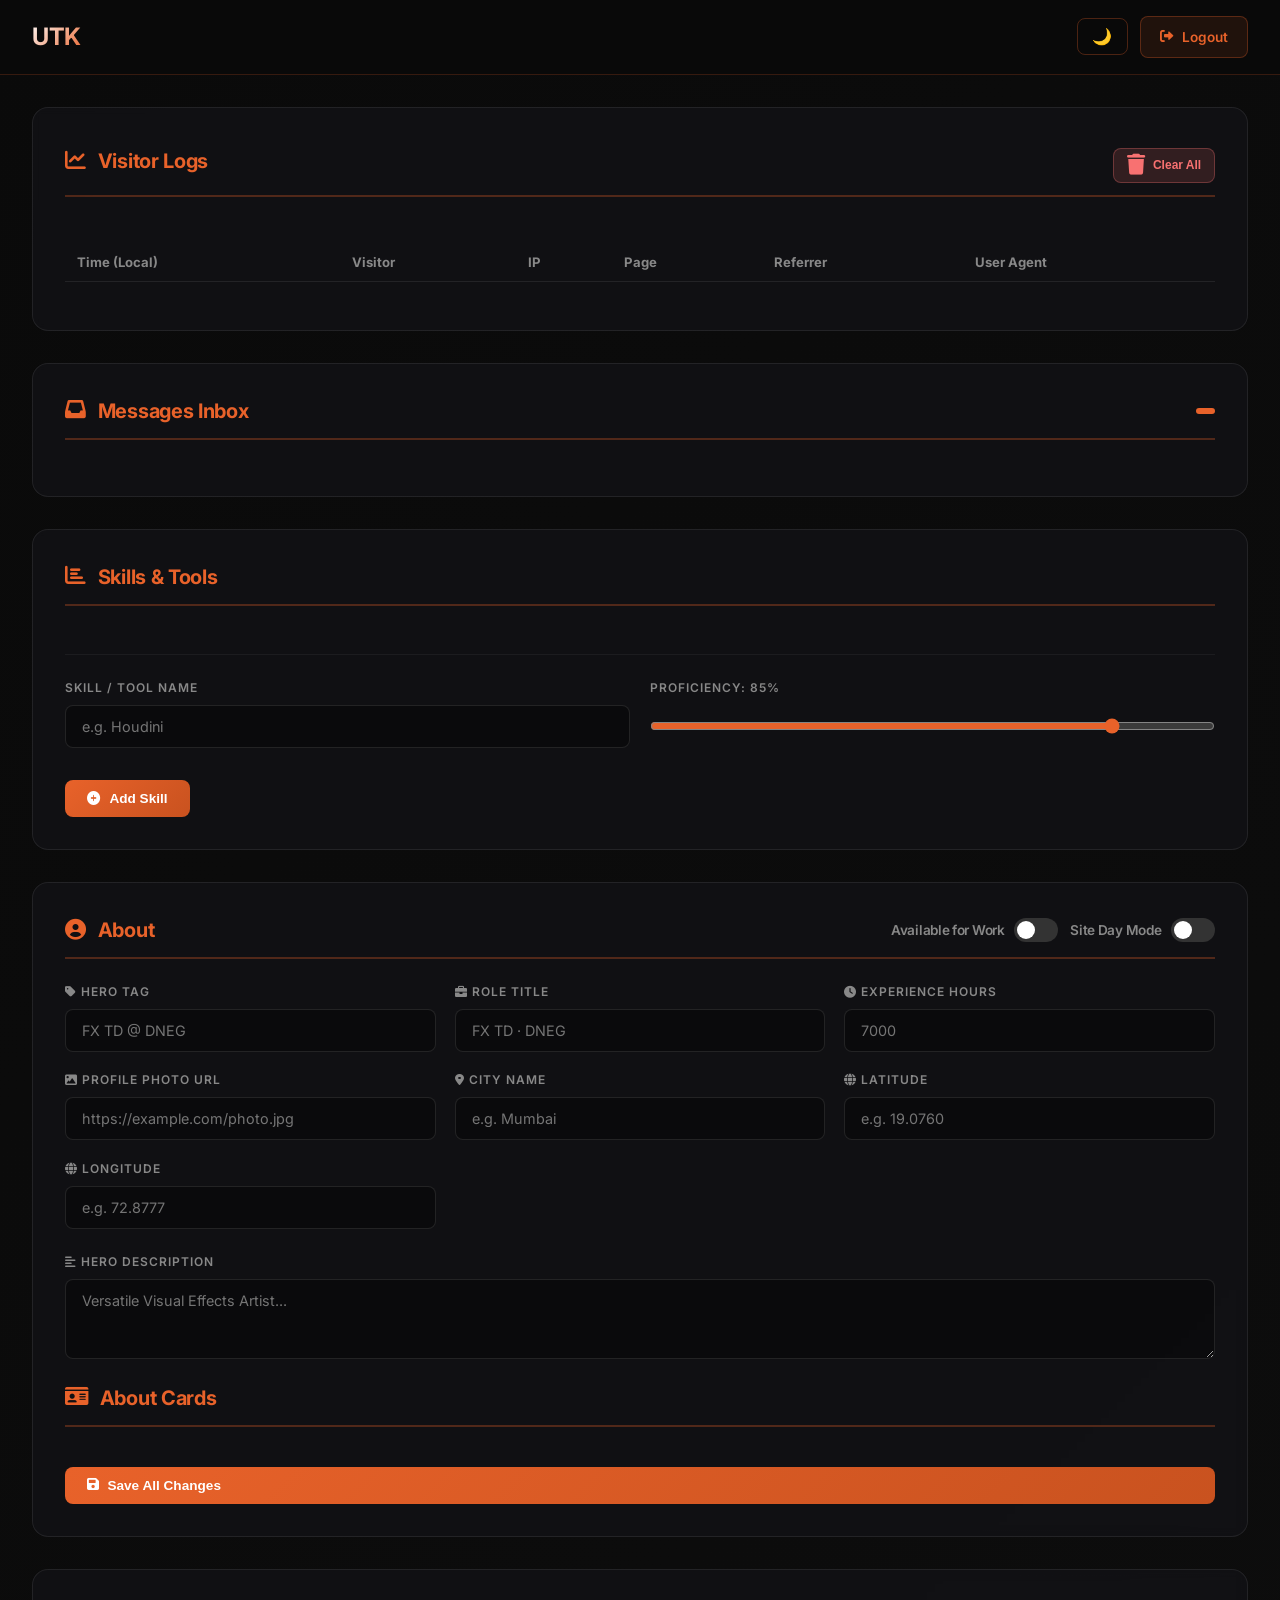
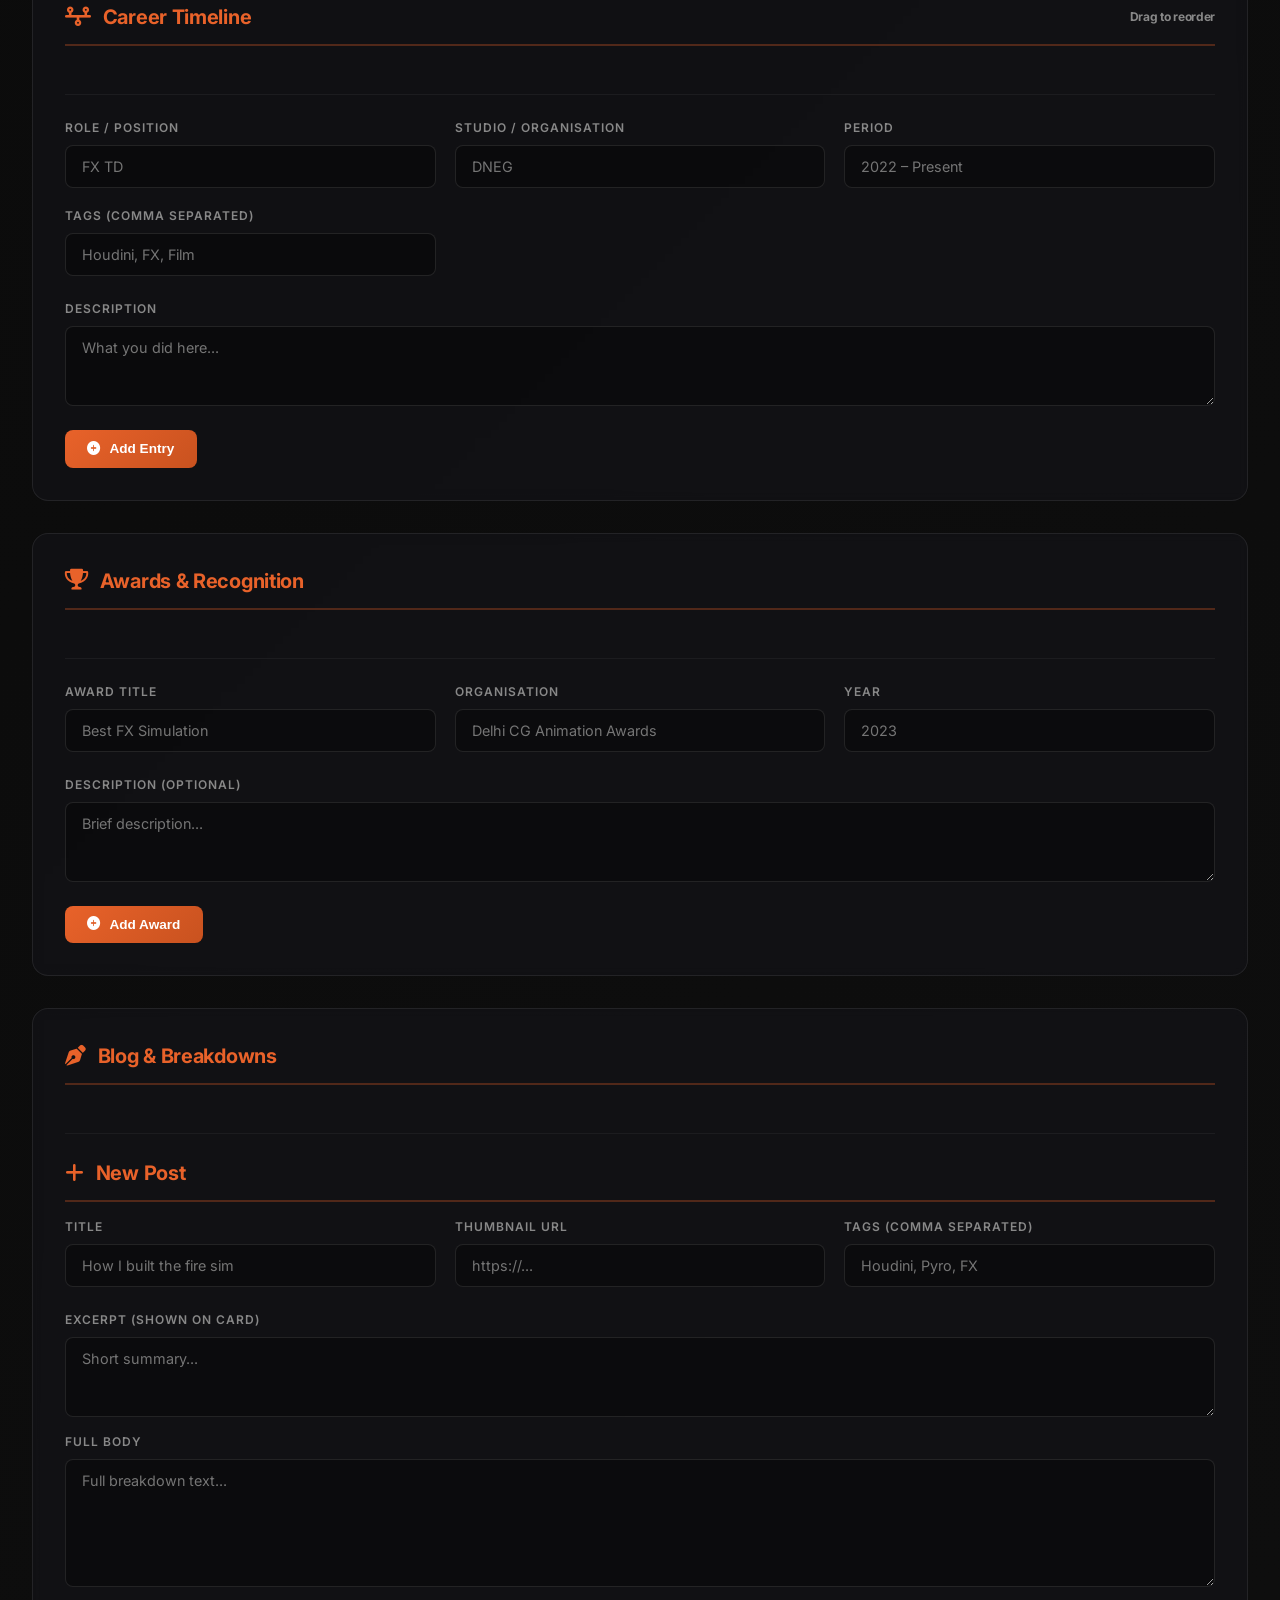
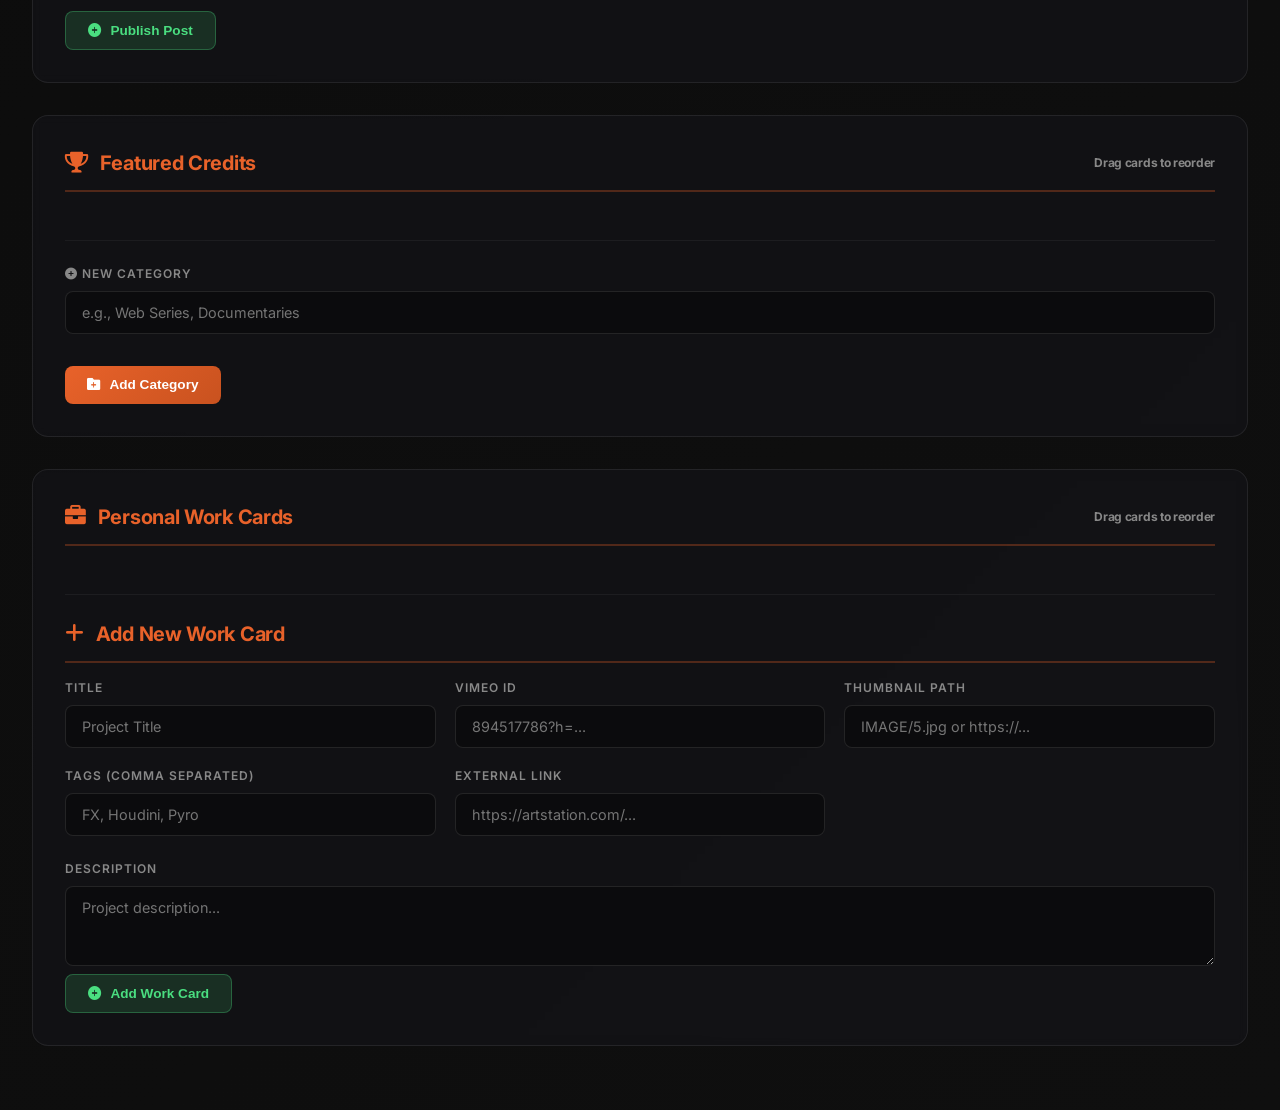
==== UTKARSH PANWAR/application/templates/admin.html @ ca8cb3fb "update" ====
<!DOCTYPE html>
<html lang="en">
<head>
  <meta charset="UTF-8" />
  <meta name="viewport" content="width=device-width, initial-scale=1.0, viewport-fit=cover" />
  <title>UTK</title>
  <link href="https://fonts.googleapis.com/css2?family=Inter:wght@300;400;500;600;700;800&display=swap" rel="stylesheet" />
  <link rel="stylesheet" href="https://cdnjs.cloudflare.com/ajax/libs/font-awesome/6.0.0-beta3/css/all.min.css" />
  <link rel="icon" href="{{ url_for('static', filename='IMAGE/logo.jpg') }}" />
  <style>
    * {
      margin: 0;
      padding: 0;
      box-sizing: border-box;
    }

    /* ── THEME VARIABLES ── */
    :root {
      --bg:         linear-gradient(135deg, #0a0a0a 0%, #0f0f0f 100%);
      --text:       #e0e0e0;
      --header-bg:  rgba(10, 10, 10, 0.95);
      --section-bg: rgba(20, 20, 25, 0.6);
      --card-bg:    rgba(15, 15, 20, 0.8);
      --input-bg:   rgba(10, 10, 12, 0.8);
      --input-border: rgba(255, 255, 255, 0.1);
      --input-color: #fff;
      --label-color: #888;
      --video-input-bg: rgba(5, 5, 8, 0.8);
      --card-border: rgba(255, 255, 255, 0.08);
      --add-border:  rgba(255, 255, 255, 0.05);
      --scrollbar-track: #1a1a1a;
    }

    body.day {
      --bg:         linear-gradient(135deg, #f0f0f0 0%, #e8e8e8 100%);
      --text:       #1a1a1a;
      --header-bg:  rgba(255, 255, 255, 0.95);
      --section-bg: rgba(255, 255, 255, 0.85);
      --card-bg:    rgba(245, 245, 248, 0.95);
      --input-bg:   rgba(255, 255, 255, 0.9);
      --input-border: rgba(0, 0, 0, 0.15);
      --input-color: #1a1a1a;
      --label-color: #555;
      --video-input-bg: rgba(240, 240, 245, 0.9);
      --card-border: rgba(0, 0, 0, 0.1);
      --add-border:  rgba(0, 0, 0, 0.08);
      --scrollbar-track: #ddd;
    }

    body {
      background: var(--bg);
      color: var(--text);
      font-family: 'Inter', sans-serif;
      line-height: 1.5;
      transition: background 0.3s, color 0.3s;
    }

    /* Header */
    .admin-header {
      background: var(--header-bg);
      backdrop-filter: blur(10px);
      border-bottom: 1px solid rgba(232, 98, 42, 0.2);
      padding: 1rem 2rem;
      position: sticky;
      top: 0;
      z-index: 100;
      display: flex;
      align-items: center;
      justify-content: space-between;
      flex-wrap: wrap;
      gap: 1rem;
      transition: background 0.3s;
    }

    .logo h1 {
      font-size: 1.5rem;
      font-weight: 700;
      letter-spacing: -0.5px;
      background: linear-gradient(135deg, #fff 0%, #e8622a 100%);
      -webkit-background-clip: text;
      background-clip: text;
      color: transparent;
    }

    body.day .logo h1 {
      background: linear-gradient(135deg, #333 0%, #e8622a 100%);
      -webkit-background-clip: text;
      background-clip: text;
    }

    .logo span {
      font-size: 0.85rem;
      color: #e8622a;
      display: block;
      font-weight: 400;
      letter-spacing: 1px;
    }

    .logout-btn {
      background: rgba(232, 98, 42, 0.1);
      border: 1px solid rgba(232, 98, 42, 0.3);
      color: #e8622a;
      padding: 0.6rem 1.2rem;
      border-radius: 8px;
      text-decoration: none;
      font-size: 0.85rem;
      font-weight: 600;
      transition: all 0.3s ease;
      display: inline-flex;
      align-items: center;
      gap: 0.5rem;
    }

    .logout-btn:hover {
      background: #e8622a;
      color: #fff;
      transform: translateY(-2px);
    }

    /* Theme toggle */
    .theme-toggle {
      background: none;
      border: 1px solid rgba(232, 98, 42, 0.3);
      border-radius: 8px;
      padding: 0.6rem 0.9rem;
      cursor: pointer;
      font-size: 1rem;
      transition: all 0.3s ease;
      line-height: 1;
    }

    .theme-toggle:hover {
      background: rgba(232, 98, 42, 0.1);
      transform: translateY(-2px);
    }

    /* Main Container */
    .container {
      max-width: 1400px;
      margin: 0 auto;
      padding: 2rem;
    }

    /* Section Styles */
    .section {
      background: var(--section-bg);
      backdrop-filter: blur(5px);
      border: 1px solid var(--card-border);
      border-radius: 16px;
      padding: 2rem;
      margin-bottom: 2rem;
      transition: all 0.3s ease;
    }

    .section:hover {
      border-color: rgba(232, 98, 42, 0.3);
      box-shadow: 0 8px 32px rgba(0, 0, 0, 0.3);
    }

    .section-title {
      font-size: 1.25rem;
      font-weight: 700;
      letter-spacing: -0.3px;
      color: #e8622a;
      margin-bottom: 1.5rem;
      display: flex;
      align-items: center;
      gap: 0.75rem;
      border-bottom: 2px solid rgba(232, 98, 42, 0.3);
      padding-bottom: 0.75rem;
    }

    .section-title i {
      font-size: 1.3rem;
    }

    /* Form Grid */
    .form-grid {
      display: grid;
      grid-template-columns: repeat(auto-fit, minmax(280px, 1fr));
      gap: 1.2rem;
      margin-bottom: 1.5rem;
    }

    .field {
      display: flex;
      flex-direction: column;
      gap: 0.5rem;
    }

    .field label {
      font-size: 0.75rem;
      font-weight: 600;
      text-transform: uppercase;
      letter-spacing: 1px;
      color: var(--label-color);
    }

    .field input,
    .field textarea,
    .field select {
      background: var(--input-bg);
      border: 1px solid var(--input-border);
      border-radius: 8px;
      padding: 0.75rem 1rem;
      color: var(--input-color);
      font-size: 0.9rem;
      font-family: 'Inter', monospace;
      transition: all 0.3s ease;
    }

    .field input:focus,
    .field textarea:focus,
    .field select:focus {
      outline: none;
      border-color: #e8622a;
      box-shadow: 0 0 0 3px rgba(232, 98, 42, 0.1);
    }

    .field textarea {
      resize: vertical;
      min-height: 80px;
    }

    /* Buttons */
    .btn {
      margin-top: 0.5rem;
      padding: 0.7rem 1.4rem;
      border: none;
      border-radius: 8px;
      font-size: 0.85rem;
      font-weight: 600;
      cursor: pointer;
      transition: all 0.3s ease;
      display: inline-flex;
      align-items: center;
      gap: 0.5rem;
      white-space: nowrap;
    }

    .btn-primary {
      background: linear-gradient(135deg, #e8622a, #c9521f);
      color: #fff;
    }

    .btn-primary:hover {
      transform: translateY(-2px);
      box-shadow: 0 5px 15px rgba(232, 98, 42, 0.3);
    }

    .btn-success {
      background: rgba(74, 222, 128, 0.15);
      border: 1px solid rgba(74, 222, 128, 0.3);
      color: #4ade80;
    }

    .btn-success:hover {
      background: #4ade80;
      color: #000;
      transform: translateY(-2px);
    }

    .btn-danger {
      background: rgba(248, 113, 113, 0.15);
      border: 1px solid rgba(248, 113, 113, 0.3);
      color: #f87171;
    }

    .btn-danger:hover {
      background: #f87171;
      color: #000;
      transform: translateY(-2px);
    }

    .btn-warning {
      background: rgba(96, 165, 250, 0.15);
      border: 1px solid rgba(96, 165, 250, 0.3);
      color: #60a5fa;
    }

    .btn-warning:hover {
      background: #60a5fa;
      color: #000;
      transform: translateY(-2px);
    }

    /* Cards Grid */
    .cards-grid {
      display: grid;
      grid-template-columns: repeat(auto-fill, minmax(320px, 1fr));
      gap: 1rem;
      margin-top: 1rem;
      margin-bottom: 1rem;
    }

    .admin-card {
      background: var(--card-bg);
      border: 1px solid var(--card-border);
      border-radius: 12px;
      padding: 1.25rem;
      transition: all 0.3s ease;
    }

    .admin-card:hover {
      border-color: rgba(232, 98, 42, 0.4);
      transform: translateY(-3px);
    }

    .card-header {
      display: flex;
      align-items: center;
      justify-content: space-between;
      margin-bottom: 1rem;
      flex-wrap: wrap;
      gap: 0.5rem;
    }

    .card-title {
      font-weight: 700;
      font-size: 1rem;
      color: #e8622a;
    }

    /* Video Rows */
    .video-row {
      display: flex;
      gap: 0.5rem;
      align-items: center;
      margin-bottom: 0.75rem;
      flex-wrap: wrap;
    }

    .video-row input {
      flex: 1;
      min-width: 150px;
      background: var(--video-input-bg);
      border: 1px solid var(--input-border);
      border-radius: 6px;
      padding: 0.5rem 0.75rem;
      color: var(--input-color);
      font-size: 0.8rem;
    }

    /* Messages */
    .msg {
      margin-top: 1rem;
      padding: 0.75rem;
      border-radius: 8px;
      font-size: 0.85rem;
      display: none;
    }

    .msg.success {
      background: rgba(74, 222, 128, 0.1);
      border: 1px solid rgba(74, 222, 128, 0.3);
      color: #4ade80;
      display: block;
    }

    .msg.error {
      background: rgba(248, 113, 113, 0.1);
      border: 1px solid rgba(248, 113, 113, 0.3);
      color: #f87171;
      display: block;
    }

    /* Add Section */
    .add-section {
      margin-top: 1.5rem;
      padding-top: 1.5rem;
      border-top: 1px solid var(--add-border);
    }

    /* Responsive */
    @media (max-width: 768px) {
      .container {
        padding: 1rem;
      }

      .section {
        padding: 1.25rem;
      }

      .cards-grid {
        grid-template-columns: 1fr;
      }

      .form-grid {
        grid-template-columns: 1fr;
      }

      .admin-header {
        padding: 1rem;
      }

      .logo h1 {
        font-size: 1.2rem;
      }

      .btn {
        padding: 0.6rem 1rem;
        font-size: 0.8rem;
      }

      .video-row {
        flex-direction: column;
        align-items: stretch;
      }

      .video-row input {
        width: 100%;
      }

      .card-header {
        flex-direction: column;
        align-items: stretch;
      }
    }

    @media (max-width: 480px) {
      .section-title {
        font-size: 1rem;
      }

      .admin-header {
        flex-direction: column;
        text-align: center;
      }

      .btn {
        width: 100%;
        justify-content: center;
      }
    }

    /* Scrollbar */
    ::-webkit-scrollbar {
      width: 8px;
      height: 8px;
    }

    ::-webkit-scrollbar-track {
      background: var(--scrollbar-track);
    }

    ::-webkit-scrollbar-thumb {
      background: #e8622a;
      border-radius: 4px;
    }

    ::-webkit-scrollbar-thumb:hover {
      background: #c9521f;
    }
  </style>
</head>
<body>

<header class="admin-header">
  <div class="logo">
    <h1>UTK</h1>
  </div>
  <div style="display:flex;align-items:center;gap:0.75rem;">
    <button class="theme-toggle" id="theme-toggle" onclick="toggleTheme()" title="Toggle day/dark mode">🌙</button>
    <a href="/logout" class="logout-btn">
      <i class="fas fa-sign-out-alt"></i>
      Logout
    </a>
  </div>
</header>

<main class="container">
  <!-- VISITS LOG SECTION -->
  <section class="section">
    <div class="section-title">
      <i class="fas fa-chart-line"></i>
      <span>Visitor Logs</span>
      <button class="btn btn-danger" onclick="clearVisits()" style="margin-left:auto;font-size:0.75rem;padding:0.4rem 0.8rem;">
        <i class="fas fa-trash"></i> Clear All
      </button>
    </div>
    <div id="visit-stats" style="display:grid;grid-template-columns:repeat(auto-fit,minmax(130px,1fr));gap:1rem;margin-bottom:1.5rem;"></div>
    <div style="overflow-x:auto;">
      <table id="visits-table" style="width:100%;border-collapse:collapse;font-size:0.82rem;">
        <thead>
          <tr style="border-bottom:1px solid rgba(255,255,255,0.08);color:#888;text-align:left;">
            <th style="padding:0.5rem 0.75rem;">Time (Local)</th>
            <th style="padding:0.5rem 0.75rem;">Visitor</th>
            <th style="padding:0.5rem 0.75rem;">IP</th>
            <th style="padding:0.5rem 0.75rem;">Page</th>
            <th style="padding:0.5rem 0.75rem;">Referrer</th>
            <th style="padding:0.5rem 0.75rem;">User Agent</th>
          </tr>
        </thead>
        <tbody id="visits-body"></tbody>
      </table>
    </div>
    <div id="visits-pagination" style="display:flex;gap:0.5rem;margin-top:1rem;align-items:center;"></div>
    <p class="msg" id="visits-msg"></p>
  </section>

  <!-- INBOX SECTION -->
  <section class="section">
    <div class="section-title">
      <i class="fas fa-inbox"></i>
      <span>Messages Inbox</span>
      <span id="unread-badge" style="background:#e8622a;color:#fff;font-size:0.75rem;padding:0.2rem 0.6rem;border-radius:100px;margin-left:auto;"></span>
    </div>
    <div id="inbox-wrap"></div>
    <p class="msg" id="inbox-msg"></p>
  </section>

  <!-- SKILLS SECTION -->
  <section class="section">
    <div class="section-title">
      <i class="fas fa-chart-bar"></i>
      <span>Skills & Tools</span>
    </div>
    <div id="skills-wrap" style="display:flex;flex-direction:column;gap:0.75rem;margin-bottom:1.5rem;"></div>
    <div class="add-section">
      <div class="form-grid">
        <div class="field"><label>Skill / Tool Name</label><input id="sk-name" placeholder="e.g. Houdini" /></div>
        <div class="field">
          <label>Proficiency: <span id="sk-level-display">85</span>%</label>
          <input id="sk-level" type="range" min="1" max="100" value="85"
            oninput="document.getElementById('sk-level-display').textContent=this.value"
            style="width:100%;accent-color:#e8622a;" />
        </div>
      </div>
      <button class="btn btn-primary" onclick="addSkill()">
        <i class="fas fa-plus-circle"></i> Add Skill
      </button>
    </div>
    <p class="msg" id="skills-msg"></p>
  </section>

  <!-- ABOUT SECTION -->
  <section class="section">
    <div class="section-title">
      <i class="fas fa-user-circle"></i>
      <span>About</span>
      <label style="margin-left:auto;display:flex;align-items:center;gap:0.6rem;cursor:pointer;font-size:0.85rem;font-weight:600;">
        <span style="color:#888;">Available for Work</span>
        <div id="avail-toggle" onclick="toggleAvailable()" style="
          width:44px;height:24px;border-radius:100px;background:#333;position:relative;
          cursor:pointer;transition:background 0.3s;flex-shrink:0;">
          <div id="avail-knob" style="
            width:18px;height:18px;border-radius:50%;background:#fff;
            position:absolute;top:3px;left:3px;
            transition:transform 0.3s;"></div>
        </div>
      </label>
      <label style="display:flex;align-items:center;gap:0.6rem;cursor:pointer;font-size:0.85rem;font-weight:600;">
        <span style="color:#888;">Site Day Mode</span>
        <div id="theme-site-toggle" onclick="toggleSiteTheme()" style="
          width:44px;height:24px;border-radius:100px;background:#333;position:relative;
          cursor:pointer;transition:background 0.3s;flex-shrink:0;">
          <div id="theme-site-knob" style="
            width:18px;height:18px;border-radius:50%;background:#fff;
            position:absolute;top:3px;left:3px;
            transition:transform 0.3s;"></div>
        </div>
      </label>
    </div>
    <div class="form-grid">
      <div class="field">
        <label><i class="fas fa-tag"></i> Hero Tag</label>
        <input id="a-hero_tag" placeholder="FX TD @ DNEG" />
      </div>
      <div class="field">
        <label><i class="fas fa-briefcase"></i> Role Title</label>
        <input id="a-role" placeholder="FX TD · DNEG" />
      </div>
      <div class="field">
        <label><i class="fas fa-clock"></i> Experience Hours</label>
        <input id="a-exp_hours" type="number" placeholder="7000" />
      </div>
      <div class="field">
        <label><i class="fas fa-image"></i> Profile Photo URL</label>
        <input id="a-profile_url" placeholder="https://example.com/photo.jpg" />
      </div>
      <div class="field">
        <label><i class="fas fa-map-marker-alt"></i> City Name</label>
        <input id="a-loc-city" placeholder="e.g. Mumbai" />
      </div>
      <div class="field">
        <label><i class="fas fa-globe"></i> Latitude</label>
        <input id="a-loc-lat" placeholder="e.g. 19.0760" type="number" step="any" />
      </div>
      <div class="field">
        <label><i class="fas fa-globe"></i> Longitude</label>
        <input id="a-loc-lon" placeholder="e.g. 72.8777" type="number" step="any" />
      </div>
    </div>
    <div class="field">
      <label><i class="fas fa-align-left"></i> Hero Description</label>
      <textarea id="a-hero_desc" rows="3" placeholder="Versatile Visual Effects Artist..."></textarea>
    </div>

    <div style="margin-top: 1.5rem;">
      <div class="section-title" style="margin-bottom: 1rem;">
        <i class="fas fa-id-card"></i>
        <span>About Cards</span>
      </div>
      <div id="about-cards-wrap" class="cards-grid"></div>
    </div>

    <div class="field">
      <button class="btn btn-primary" onclick="saveAbout()">
        <i class="fas fa-save"></i> Save All Changes
      </button>
    </div>
    <p class="msg" id="about-msg"></p>
  </section>

  <!-- TIMELINE SECTION -->
  <section class="section">
    <div class="section-title">
      <i class="fas fa-timeline"></i>
      <span>Career Timeline</span>
      <span style="font-size:0.75rem;color:#888;margin-left:auto;">Drag to reorder</span>
    </div>
    <div id="timeline-admin-wrap" style="display:flex;flex-direction:column;gap:0.75rem;margin-bottom:1.5rem;"></div>
    <div class="add-section">
      <div class="form-grid">
        <div class="field"><label>Role / Position</label><input id="tl-role" placeholder="FX TD" /></div>
        <div class="field"><label>Studio / Organisation</label><input id="tl-org" placeholder="DNEG" /></div>
        <div class="field"><label>Period</label><input id="tl-period" placeholder="2022 – Present" /></div>
        <div class="field"><label>Tags (comma separated)</label><input id="tl-tags" placeholder="Houdini, FX, Film" /></div>
      </div>
      <div class="field" style="margin-bottom:1rem;">
        <label>Description</label>
        <textarea id="tl-desc" rows="3" placeholder="What you did here..."></textarea>
      </div>
      <button class="btn btn-primary" onclick="addTimeline()">
        <i class="fas fa-plus-circle"></i> Add Entry
      </button>
    </div>
    <p class="msg" id="timeline-msg"></p>
  </section>

  <!-- AWARDS SECTION -->
  <section class="section">
    <div class="section-title">
      <i class="fas fa-trophy"></i>
      <span>Awards &amp; Recognition</span>
    </div>
    <div id="awards-wrap" style="display:flex;flex-direction:column;gap:0.75rem;margin-bottom:1.5rem;"></div>
    <div class="add-section">
      <div class="form-grid">
        <div class="field"><label>Award Title</label><input id="aw-title" placeholder="Best FX Simulation" /></div>
        <div class="field"><label>Organisation</label><input id="aw-org" placeholder="Delhi CG Animation Awards" /></div>
        <div class="field"><label>Year</label><input id="aw-year" placeholder="2023" /></div>
      </div>
      <div class="field" style="margin-bottom:1rem;">
        <label>Description (optional)</label>
        <textarea id="aw-desc" rows="2" placeholder="Brief description..."></textarea>
      </div>
      <button class="btn btn-primary" onclick="addAward()">
        <i class="fas fa-plus-circle"></i> Add Award
      </button>
    </div>
    <p class="msg" id="awards-msg"></p>
  </section>

  <!-- BLOG SECTION -->
  <section class="section">
    <div class="section-title">
      <i class="fas fa-pen-nib"></i>
      <span>Blog &amp; Breakdowns</span>
    </div>
    <div id="blogs-wrap" class="cards-grid" style="margin-bottom:1.5rem;"></div>
    <div class="add-section">
      <div class="section-title" style="margin-bottom:1rem;">
        <i class="fas fa-plus"></i><span>New Post</span>
      </div>
      <div class="form-grid">
        <div class="field"><label>Title</label><input id="bl-title" placeholder="How I built the fire sim" /></div>
        <div class="field"><label>Thumbnail URL</label><input id="bl-thumb" placeholder="https://..." /></div>
        <div class="field"><label>Tags (comma separated)</label><input id="bl-tags" placeholder="Houdini, Pyro, FX" /></div>
      </div>
      <div class="field" style="margin-bottom:1rem;">
        <label>Excerpt (shown on card)</label>
        <textarea id="bl-excerpt" rows="2" placeholder="Short summary..."></textarea>
      </div>
      <div class="field" style="margin-bottom:1rem;">
        <label>Full Body</label>
        <textarea id="bl-body" rows="6" placeholder="Full breakdown text..."></textarea>
      </div>
      <button class="btn btn-success" onclick="addBlog()">
        <i class="fas fa-plus-circle"></i> Publish Post
      </button>
    </div>
    <p class="msg" id="blogs-msg"></p>
  </section>

  <!-- CREDITS SECTION -->
  <section class="section">
    <div class="section-title">
      <i class="fas fa-trophy"></i>
      <span>Featured Credits</span>
      <span style="font-size:0.75rem;color:#888;margin-left:auto;">Drag cards to reorder</span>
    </div>
    <div id="credits-wrap" class="cards-grid"></div>
    <div class="add-section">
      <div class="form-grid">
        <div class="field">
          <label><i class="fas fa-plus-circle"></i> New Category</label>
          <input id="new-cat-name" placeholder="e.g., Web Series, Documentaries" />
        </div>
      </div>
      <button class="btn btn-primary" onclick="addCategory()">
        <i class="fas fa-folder-plus"></i> Add Category
      </button>
    </div>
    <p class="msg" id="credits-msg"></p>
  </section>

  <!-- WORK SECTION -->
  <section class="section">
    <div class="section-title">
      <i class="fas fa-briefcase"></i>
      <span>Personal Work Cards</span>
      <span style="font-size:0.75rem;color:#888;margin-left:auto;">Drag cards to reorder</span>
    </div>
    <div id="work-wrap" class="cards-grid"></div>

    <div class="add-section">
      <div class="section-title" style="margin-bottom: 1rem;">
        <i class="fas fa-plus"></i>
        <span>Add New Work Card</span>
      </div>
      <div class="form-grid">
        <div class="field">
          <label>Title</label>
          <input id="w-title" placeholder="Project Title" />
        </div>
        <div class="field">
          <label>Vimeo ID</label>
          <input id="w-vimeo" placeholder="894517786?h=..." />
        </div>
        <div class="field">
          <label>Thumbnail Path</label>
          <input id="w-thumb" placeholder="IMAGE/5.jpg or https://..." />
        </div>
        <div class="field">
          <label>Tags (comma separated)</label>
          <input id="w-tags" placeholder="FX, Houdini, Pyro" />
        </div>
        <div class="field">
          <label>External Link</label>
          <input id="w-link" placeholder="https://artstation.com/..." />
        </div>
      </div>
      <div class="field">
        <label>Description</label>
        <textarea id="w-desc" rows="3" placeholder="Project description..."></textarea>
      </div>
      <button class="btn btn-success" onclick="addWork()">
        <i class="fas fa-plus-circle"></i> Add Work Card
      </button>
    </div>
    <p class="msg" id="work-msg"></p>
  </section>
</main>

<script>
const API = '';

function showMsg(id, text, isErr = false) {
  const el = document.getElementById(id);
  el.textContent = text;
  el.className = `msg ${isErr ? 'error' : 'success'}`;
  setTimeout(() => {
    el.className = 'msg';
    el.textContent = '';
  }, 4000);
}

async function api(path, method = 'GET', body = null) {
  const opts = { method, headers: { 'Content-Type': 'application/json' }, credentials: 'include' };
  if (body) opts.body = JSON.stringify(body);
  const r = await fetch(API + path, opts);
  return r.json();
}

// ABOUT
let aboutCards = [];

async function loadAbout() {
  const d = await api('/api/about');
  document.getElementById('a-hero_tag').value = d.hero_tag || '';
  document.getElementById('a-hero_desc').value = d.hero_desc || '';
  document.getElementById('a-role').value = d.role || '';
  document.getElementById('a-exp_hours').value = d.exp_hours || '';
  document.getElementById('a-profile_url').value = d.profile_url || '';
  const loc = d.location || {};
  document.getElementById('a-loc-city').value = loc.city || '';
  document.getElementById('a-loc-lat').value  = loc.lat  || '';
  document.getElementById('a-loc-lon').value  = loc.lon  || '';
  aboutCards = d.cards || [];
  renderAboutCards();
}

function renderAboutCards() {
  const wrap = document.getElementById('about-cards-wrap');
  wrap.innerHTML = '';
  aboutCards.forEach((c, i) => {
    const div = document.createElement('div');
    div.className = 'admin-card';
    div.innerHTML = `
      <div class="card-header">
        <span class="card-title"><i class="fas fa-id-card"></i> Card ${i + 1}</span>
        <button class="btn btn-danger" onclick="removeAboutCard(${i})">
          <i class="fas fa-trash"></i> Remove
        </button>
      </div>
      <div class="field" style="margin-bottom: 0.75rem;">
        <label>Icon Class</label>
        <input value="${c.icon}" oninput="aboutCards[${i}].icon=this.value" placeholder="fa-regular fa-user" />
      </div>
      <div class="field" style="margin-bottom: 0.75rem;">
        <label>Title</label>
        <input value="${c.title}" oninput="aboutCards[${i}].title=this.value" />
      </div>
      <div class="field">
        <label>Text</label>
        <textarea rows="3" oninput="aboutCards[${i}].text=this.value">${c.text}</textarea>
      </div>
    `;
    wrap.appendChild(div);
  });
}

function removeAboutCard(i) { aboutCards.splice(i, 1); renderAboutCards(); }

async function saveAbout() {
  const payload = {
    hero_tag: document.getElementById('a-hero_tag').value,
    hero_desc: document.getElementById('a-hero_desc').value,
    role: document.getElementById('a-role').value,
    exp_hours: parseInt(document.getElementById('a-exp_hours').value) || 0,
    profile_url: document.getElementById('a-profile_url').value.trim(),
    location: {
      city: document.getElementById('a-loc-city').value.trim(),
      lat:  parseFloat(document.getElementById('a-loc-lat').value) || null,
      lon:  parseFloat(document.getElementById('a-loc-lon').value) || null,
    },
    cards: aboutCards
  };
  const r = await api('/api/admin/about', 'POST', payload);
  showMsg('about-msg', r.error ? '❌ ' + r.error : '✅ All changes saved successfully!', !!r.error);
}

// TIMELINE
async function loadTimeline() {
  const items = await api('/api/timeline');
  const wrap = document.getElementById('timeline-admin-wrap');
  if (!items.length) { wrap.innerHTML = '<p style="color:#666;font-size:0.85rem;">No entries yet.</p>'; return; }
  wrap.innerHTML = '';
  items.forEach(t => {
    const div = document.createElement('div');
    div.className = 'admin-card';
    div.id = 'tl-' + t._id;
    div.setAttribute('draggable', 'true');
    div.dataset.id = t._id;
    div.innerHTML = `
      <div class="card-header">
        <span class="card-title"><i class="fas fa-grip-vertical" style="color:#555;margin-right:0.5rem;cursor:grab;"></i>${escapeHtml(t.role)} — ${escapeHtml(t.org)}</span>
        <div style="display:flex;gap:0.5rem;">
          <span style="font-size:0.75rem;color:#888;">${escapeHtml(t.period||'')}</span>
          <button class="btn btn-danger" onclick="deleteTimeline('${t._id}')" style="margin-top:0;"><i class="fas fa-trash"></i></button>
        </div>
      </div>
      <div class="form-grid" style="margin-top:0.75rem;">
        <div class="field"><label>Role</label><input id="tlr-${t._id}" value="${escapeHtml(t.role)}" /></div>
        <div class="field"><label>Organisation</label><input id="tlo-${t._id}" value="${escapeHtml(t.org)}" /></div>
        <div class="field"><label>Period</label><input id="tlp-${t._id}" value="${escapeHtml(t.period||'')}" /></div>
        <div class="field"><label>Tags</label><input id="tltg-${t._id}" value="${(t.tags||[]).join(', ')}" /></div>
      </div>
      <div class="field" style="margin-top:0.75rem;"><label>Description</label><textarea id="tld-${t._id}" rows="2">${escapeHtml(t.desc||'')}</textarea></div>
      <button class="btn btn-primary" onclick="updateTimeline('${t._id}')" style="margin-top:0.75rem;">
        <i class="fas fa-save"></i> Save
      </button>`;
    wrap.appendChild(div);
  });
  enableDrag('timeline-admin-wrap', '/api/admin/timeline/reorder');
}

async function addTimeline() {
  const role = document.getElementById('tl-role').value.trim();
  const org  = document.getElementById('tl-org').value.trim();
  if (!role || !org) return showMsg('timeline-msg', 'Role and organisation required', true);
  const r = await api('/api/admin/timeline', 'POST', {
    role, org,
    period: document.getElementById('tl-period').value.trim(),
    desc:   document.getElementById('tl-desc').value.trim(),
    tags:   document.getElementById('tl-tags').value.split(',').map(t => t.trim()).filter(Boolean),
  });
  if (r.error) return showMsg('timeline-msg', r.error, true);
  ['tl-role','tl-org','tl-period','tl-desc','tl-tags'].forEach(id => document.getElementById(id).value = '');
  showMsg('timeline-msg', '✅ Entry added');
  loadTimeline();
}

async function updateTimeline(id) {
  const r = await api(`/api/admin/timeline/${id}`, 'PUT', {
    role:   document.getElementById('tlr-'  + id).value,
    org:    document.getElementById('tlo-'  + id).value,
    period: document.getElementById('tlp-'  + id).value,
    desc:   document.getElementById('tld-'  + id).value,
    tags:   document.getElementById('tltg-' + id).value.split(',').map(t => t.trim()).filter(Boolean),
  });
  showMsg('timeline-msg', r.error ? '❌ ' + r.error : '✅ Entry updated', !!r.error);
}

async function deleteTimeline(id) {
  if (!confirm('Delete this entry?')) return;
  await api(`/api/admin/timeline/${id}`, 'DELETE');
  document.getElementById('tl-' + id)?.remove();
  showMsg('timeline-msg', '✅ Entry deleted');
}

// AWARDS
async function loadAwards() {
  const items = await api('/api/awards');
  const wrap = document.getElementById('awards-wrap');
  if (!items.length) { wrap.innerHTML = '<p style="color:#666;font-size:0.85rem;">No awards yet.</p>'; return; }
  wrap.innerHTML = items.map(a => `
    <div style="display:flex;align-items:flex-start;gap:1rem;background:var(--card-bg);border:1px solid var(--card-border);border-radius:8px;padding:1rem;">
      <i class="fas fa-trophy" style="color:#e8622a;margin-top:0.2rem;flex-shrink:0;"></i>
      <div style="flex:1;">
        <div style="font-weight:700;color:var(--text);">${escapeHtml(a.title)}</div>
        <div style="font-size:0.8rem;color:#888;margin-top:0.2rem;">${escapeHtml(a.org||'')} ${a.year ? '· ' + a.year : ''}</div>
        ${a.desc ? `<div style="font-size:0.82rem;color:#aaa;margin-top:0.4rem;">${escapeHtml(a.desc)}</div>` : ''}
      </div>
      <button class="btn btn-danger" onclick="deleteAward('${a._id}')" style="padding:0.35rem 0.6rem;font-size:0.75rem;margin-top:0;">
        <i class="fas fa-times"></i>
      </button>
    </div>`).join('');
}

async function addAward() {
  const title = document.getElementById('aw-title').value.trim();
  if (!title) return showMsg('awards-msg', 'Title required', true);
  const r = await api('/api/admin/awards', 'POST', {
    title,
    org:  document.getElementById('aw-org').value.trim(),
    year: document.getElementById('aw-year').value.trim(),
    desc: document.getElementById('aw-desc').value.trim(),
  });
  if (r.error) return showMsg('awards-msg', r.error, true);
  ['aw-title','aw-org','aw-year','aw-desc'].forEach(id => document.getElementById(id).value = '');
  showMsg('awards-msg', '✅ Award added');
  loadAwards();
}

async function deleteAward(id) {
  await api(`/api/admin/awards/${id}`, 'DELETE');
  showMsg('awards-msg', '✅ Award removed');
  loadAwards();
}

// BLOGS
async function loadBlogs() {
  const items = await api('/api/blogs');
  const wrap = document.getElementById('blogs-wrap');
  if (!items.length) { wrap.innerHTML = '<p style="color:#666;font-size:0.85rem;">No posts yet.</p>'; return; }
  wrap.innerHTML = '';
  items.forEach(b => {
    const div = document.createElement('div');
    div.className = 'admin-card';
    div.id = 'blog-' + b._id;
    div.innerHTML = `
      <div class="card-header">
        <span class="card-title"><i class="fas fa-pen-nib"></i> ${escapeHtml(b.title)}</span>
        <div style="display:flex;gap:0.5rem;align-items:center;">
          <span style="font-size:0.75rem;color:#888;">${b.date}</span>
          <button class="btn btn-danger" onclick="deleteBlog('${b._id}')" style="margin-top:0;"><i class="fas fa-trash"></i></button>
        </div>
      </div>
      <div class="form-grid" style="margin-top:0.75rem;">
        <div class="field"><label>Title</label><input id="blt-${b._id}" value="${escapeHtml(b.title)}" /></div>
        <div class="field"><label>Thumbnail URL</label><input id="blth-${b._id}" value="${escapeHtml(b.thumb||'')}" /></div>
        <div class="field"><label>Tags</label><input id="bltg-${b._id}" value="${(b.tags||[]).join(', ')}" /></div>
      </div>
      <div class="field" style="margin-top:0.75rem;"><label>Excerpt</label><textarea id="ble-${b._id}" rows="2">${escapeHtml(b.excerpt||'')}</textarea></div>
      <div class="field" style="margin-top:0.75rem;"><label>Body</label><textarea id="blb-${b._id}" rows="5">${escapeHtml(b.body||'')}</textarea></div>
      <button class="btn btn-primary" onclick="updateBlog('${b._id}')" style="margin-top:0.75rem;">
        <i class="fas fa-save"></i> Save
      </button>`;
    wrap.appendChild(div);
  });
}

async function updateBlog(id) {
  const r = await api(`/api/admin/blogs/${id}`, 'PUT', {
    title:   document.getElementById('blt-'  + id).value,
    thumb:   document.getElementById('blth-' + id).value,
    tags:    document.getElementById('bltg-' + id).value.split(',').map(t => t.trim()).filter(Boolean),
    excerpt: document.getElementById('ble-'  + id).value,
    body:    document.getElementById('blb-'  + id).value,
  });
  showMsg('blogs-msg', r.error ? '❌ ' + r.error : '✅ Post updated', !!r.error);
}

async function addBlog() {
  const title = document.getElementById('bl-title').value.trim();
  const body  = document.getElementById('bl-body').value.trim();
  if (!title || !body) return showMsg('blogs-msg', 'Title and body required', true);
  const r = await api('/api/admin/blogs', 'POST', {
    title,
    body,
    thumb:   document.getElementById('bl-thumb').value.trim(),
    excerpt: document.getElementById('bl-excerpt').value.trim(),
    tags:    document.getElementById('bl-tags').value.split(',').map(t => t.trim()).filter(Boolean),
  });
  if (r.error) return showMsg('blogs-msg', r.error, true);
  ['bl-title','bl-thumb','bl-tags','bl-excerpt','bl-body'].forEach(id => document.getElementById(id).value = '');
  showMsg('blogs-msg', '✅ Post published');
  loadBlogs();
}

async function deleteBlog(id) {
  if (!confirm('Delete this post?')) return;
  await api(`/api/admin/blogs/${id}`, 'DELETE');
  document.getElementById('blog-' + id)?.remove();
  showMsg('blogs-msg', '✅ Post deleted');
}

// CREDITS
async function loadCredits() {
  const cats = await api('/api/credits');
  const wrap = document.getElementById('credits-wrap');
  wrap.innerHTML = '';
  cats.forEach(cat => wrap.appendChild(buildCatCard(cat)));
  enableDrag('credits-wrap', '/api/admin/credits/reorder');
}

function buildCatCard(cat) {
  const div = document.createElement('div');
  div.className = 'admin-card';
  div.id = 'cat-' + cat._id;
  div.setAttribute('draggable', 'true');
  div.dataset.id = cat._id;

  let videosHtml = (cat.videos || []).map((v, i) => `
    <div class="video-row">
      <input value="${escapeHtml(v.embed)}" placeholder="Embed URL" id="ve-${cat._id}-${i}" />
      <input value="${escapeHtml(v.caption)}" placeholder="Caption" id="vc-${cat._id}-${i}" />
      <button class="btn btn-danger" onclick="deleteVideo('${cat._id}',${i})" style="padding: 0.5rem;">
        <i class="fas fa-times"></i>
      </button>
    </div>
  `).join('');

  div.innerHTML = `
    <div class="card-header">
      <input value="${escapeHtml(cat.category)}" id="cname-${cat._id}" class="card-title" style="background: transparent; border: none; font-weight: 700;" />
      <div style="display: flex; gap: 0.5rem; align-items:center;">
        <i class="fas fa-grip-vertical" style="color:#555;cursor:grab;"></i>
        <button class="btn btn-warning" onclick="renameCategory('${cat._id}')">
          <i class="fas fa-edit"></i> Rename
        </button>
        <button class="btn btn-danger" onclick="deleteCategory('${cat._id}')">
          <i class="fas fa-trash"></i> Delete
        </button>
      </div>
    </div>
    <div id="videos-${cat._id}">${videosHtml || '<p style="color:#666; font-size:0.8rem;">No videos yet</p>'}</div>
    <div class="video-row" style="margin-top: 1rem;">
      <input id="ne-${cat._id}" placeholder="New embed URL" />
      <input id="nc-${cat._id}" placeholder="Caption" />
      <button class="btn btn-success" onclick="addVideo('${cat._id}')" style="white-space: nowrap;">
        <i class="fas fa-plus"></i> Add Video
      </button>
    </div>
  `;
  return div;
}

function escapeHtml(str) {
  if (!str) return '';
  return str.replace(/[&<>]/g, function(m) {
    if (m === '&') return '&amp;';
    if (m === '<') return '&lt;';
    if (m === '>') return '&gt;';
    return m;
  }).replace(/[\uD800-\uDBFF][\uDC00-\uDFFF]/g, function(c) {
    return c;
  });
}

async function renameCategory(id) {
  const name = document.getElementById('cname-' + id).value.trim();
  if (!name) return showMsg('credits-msg', 'Category name required', true);
  const r = await api(`/api/admin/credits/${id}`, 'PUT', { category: name });
  showMsg('credits-msg', r.error ? '❌ ' + r.error : '✅ Category renamed', !!r.error);
}

async function deleteCategory(id) {
  if (!confirm('Delete this entire category? All videos will be lost.')) return;
  await api(`/api/admin/credits/${id}`, 'DELETE');
  document.getElementById('cat-' + id)?.remove();
  showMsg('credits-msg', '✅ Category deleted');
}

async function addVideo(catId) {
  const embed = document.getElementById('ne-' + catId).value.trim();
  const caption = document.getElementById('nc-' + catId).value.trim();
  if (!embed || !caption) {
    return showMsg('credits-msg', 'Both embed URL and caption are required', true);
  }
  const r = await api(`/api/admin/credits/${catId}/videos`, 'POST', { embed, caption });
  if (r.error) { showMsg('credits-msg', r.error, true); return; }
  showMsg('credits-msg', '✅ Video added');
  loadCredits();
}

async function deleteVideo(catId, idx) {
  await api(`/api/admin/credits/${catId}/videos/${idx}`, 'DELETE');
  showMsg('credits-msg', '✅ Video removed');
  loadCredits();
}

async function addCategory() {
  const name = document.getElementById('new-cat-name').value.trim();
  if (!name) return showMsg('credits-msg', 'Category name required', true);
  const r = await api('/api/admin/credits', 'POST', { category: name });
  if (r.error) { showMsg('credits-msg', r.error, true); return; }
  document.getElementById('new-cat-name').value = '';
  showMsg('credits-msg', '✅ Category created');
  loadCredits();
}

// WORK
async function loadWork() {
  const items = await api('/api/work');
  const wrap = document.getElementById('work-wrap');
  wrap.innerHTML = '';
  items.forEach(w => wrap.appendChild(buildWorkCard(w)));
  enableDrag('work-wrap', '/api/admin/work/reorder');
}

function buildWorkCard(w) {
  const div = document.createElement('div');
  div.className = 'admin-card';
  div.id = 'work-' + w._id;
  div.setAttribute('draggable', 'true');
  div.dataset.id = w._id;
  div.innerHTML = `
    <div class="card-header">
      <span class="card-title"><i class="fas fa-grip-vertical" style="color:#555;margin-right:0.5rem;cursor:grab;"></i><i class="fas fa-play-circle"></i> ${w.num} — ${escapeHtml(w.title)}</span>
      <div style="display:flex;align-items:center;gap:0.75rem;">
        <span style="font-size:0.75rem;color:#888;"><i class="fas fa-eye"></i> ${w.views || 0} views</span>
        <button class="btn btn-danger" onclick="deleteWork('${w._id}')">
          <i class="fas fa-trash"></i> Delete
        </button>
      </div>
    </div>
    <div class="form-grid" style="margin-top: 1rem;">
      <div class="field"><label>Title</label><input id="wt-${w._id}" value="${escapeHtml(w.title)}" /></div>
      <div class="field"><label>Vimeo ID</label><input id="wv-${w._id}" value="${escapeHtml(w.vimeo)}" /></div>
      <div class="field"><label>Thumbnail</label><input id="wth-${w._id}" value="${escapeHtml(w.thumb)}" /></div>
      <div class="field"><label>Tags</label><input id="wtg-${w._id}" value="${(w.tags || []).join(', ')}" /></div>
      <div class="field"><label>Link</label><input id="wl-${w._id}" value="${escapeHtml(w.link || '')}" /></div>
    </div>
    <div class="field"><label>Description</label><textarea id="wd-${w._id}" rows="3">${escapeHtml(w.desc)}</textarea></div>
    <button class="btn btn-primary" onclick="updateWork('${w._id}')" style="margin-top: 1rem;">
      <i class="fas fa-save"></i> Save Changes
    </button>
  `;
  return div;
}

async function updateWork(id) {
  const payload = {
    title: document.getElementById('wt-' + id).value,
    vimeo: document.getElementById('wv-' + id).value,
    thumb: document.getElementById('wth-' + id).value,
    desc: document.getElementById('wd-' + id).value,
    tags: document.getElementById('wtg-' + id).value.split(',').map(t => t.trim()).filter(Boolean),
    link: document.getElementById('wl-' + id).value,
  };
  const r = await api(`/api/admin/work/${id}`, 'PUT', payload);
  showMsg('work-msg', r.error ? '❌ ' + r.error : '✅ Work card updated', !!r.error);
}

async function deleteWork(id) {
  if (!confirm('Delete this work card?')) return;
  await api(`/api/admin/work/${id}`, 'DELETE');
  document.getElementById('work-' + id)?.remove();
  showMsg('work-msg', '✅ Work card deleted');
}

async function addWork() {
  const tags = document.getElementById('w-tags').value.split(',').map(t => t.trim()).filter(Boolean);
  const payload = {
    title: document.getElementById('w-title').value,
    vimeo: document.getElementById('w-vimeo').value,
    thumb: document.getElementById('w-thumb').value,
    desc: document.getElementById('w-desc').value,
    tags,
    link: document.getElementById('w-link').value
  };
  if (!payload.title || !payload.vimeo || !payload.thumb || !payload.desc) {
    return showMsg('work-msg', 'Title, Vimeo ID, Thumbnail, and Description are required', true);
  }
  const r = await api('/api/admin/work', 'POST', payload);
  if (r.error) { showMsg('work-msg', r.error, true); return; }
  showMsg('work-msg', '✅ Work card added successfully!');
  ['w-title', 'w-vimeo', 'w-thumb', 'w-desc', 'w-tags', 'w-link'].forEach(id => document.getElementById(id).value = '');
  loadWork();
}

// VISITS
let visitsPage = 1;

async function loadVisitStats() {
  const s = await api('/api/admin/visits/stats');
  const wrap = document.getElementById('visit-stats');
  const items = [
    { label: 'Total Visits', val: s.total, icon: 'fa-eye' },
    { label: 'Today', val: s.today, icon: 'fa-calendar-day' },
    { label: 'This Week', val: s.week, icon: 'fa-calendar-week' },
    { label: 'Unique IPs', val: s.unique_ips, icon: 'fa-fingerprint' },
  ];
  wrap.innerHTML = items.map(i => `
    <div style="background:rgba(15,15,20,0.8);border:1px solid rgba(255,255,255,0.08);border-radius:10px;padding:1rem;text-align:center;">
      <i class="fas ${i.icon}" style="color:#e8622a;font-size:1.3rem;"></i>
      <div style="font-size:1.6rem;font-weight:700;margin:0.4rem 0;">${i.val ?? 0}</div>
      <div style="font-size:0.72rem;color:#888;letter-spacing:1px;text-transform:uppercase;">${i.label}</div>
    </div>
  `).join('');
}

async function loadVisits(page = 1) {
  visitsPage = page;
  const data = await api(`/api/admin/visits?page=${page}`);
  const tbody = document.getElementById('visits-body');
  tbody.innerHTML = data.visits.length ? data.visits.map(v => `
    <tr style="border-bottom:1px solid rgba(255,255,255,0.04);">
      <td style="padding:0.5rem 0.75rem;color:#aaa;white-space:nowrap;">${v.ts ? new Date(v.ts).toLocaleString() : ''}</td>
      <td style="padding:0.5rem 0.75rem;">
        ${v.name
          ? `<span style="color:#4ade80;font-weight:600;"><i class="fas fa-user" style="font-size:0.7rem;margin-right:0.3rem;"></i>${escapeHtml(v.name)}</span>`
          : `<span style="color:#555;font-size:0.75rem;">anonymous</span>`}
      </td>
      <td style="padding:0.5rem 0.75rem;color:#e8622a;font-family:monospace;font-size:0.8rem;">${escapeHtml(v.ip)}</td>
      <td style="padding:0.5rem 0.75rem;color:#fff;">${escapeHtml(v.path)}</td>
      <td style="padding:0.5rem 0.75rem;color:#60a5fa;font-size:0.75rem;max-width:180px;overflow:hidden;text-overflow:ellipsis;white-space:nowrap;" title="${escapeHtml(v.referrer||'')}">${v.referrer ? escapeHtml(v.referrer) : '<span style="color:#444;">direct</span>'}</td>
      <td style="padding:0.5rem 0.75rem;color:#666;font-size:0.75rem;max-width:180px;overflow:hidden;text-overflow:ellipsis;white-space:nowrap;" title="${escapeHtml(v.ua)}">${escapeHtml(v.ua)}</td>
    </tr>
  `).join('') : '<tr><td colspan="6" style="padding:1rem;color:#666;">No visits logged yet.</td></tr>';

  const pag = document.getElementById('visits-pagination');
  pag.innerHTML = '';
  if (data.pages > 1) {
    for (let p = 1; p <= data.pages; p++) {
      const btn = document.createElement('button');
      btn.className = 'btn ' + (p === page ? 'btn-primary' : 'btn-warning');
      btn.style.padding = '0.4rem 0.8rem';
      btn.textContent = p;
      btn.onclick = () => loadVisits(p);
      pag.appendChild(btn);
    }
    const info = document.createElement('span');
    info.style.cssText = 'color:#888;font-size:0.8rem;margin-left:0.5rem;';
    info.textContent = `${data.total} total`;
    pag.appendChild(info);
  }
}

async function clearVisits() {
  if (!confirm('Clear all visitor logs?')) return;
  await api('/api/admin/visits', 'DELETE');
  showMsg('visits-msg', '✅ Visitor logs cleared');
  loadVisitStats();
  loadVisits(1);
}

// SKILLS
let availableState = false;

async function loadAvailable() {
  const d = await api('/api/about');
  availableState = !!d.available;
  const toggle = document.getElementById('avail-toggle');
  const knob   = document.getElementById('avail-knob');
  toggle.style.background = availableState ? '#4ade80' : '#333';
  knob.style.transform    = availableState ? 'translateX(20px)' : 'translateX(0)';

  siteThemeDay = d.theme === 'day';
  const st = document.getElementById('theme-site-toggle');
  const sk = document.getElementById('theme-site-knob');
  st.style.background = siteThemeDay ? '#e8622a' : '#333';
  sk.style.transform  = siteThemeDay ? 'translateX(20px)' : 'translateX(0)';
}

let siteThemeDay = false;

async function toggleSiteTheme() {
  siteThemeDay = !siteThemeDay;
  await api('/api/admin/theme', 'POST', { day: siteThemeDay });
  const st = document.getElementById('theme-site-toggle');
  const sk = document.getElementById('theme-site-knob');
  st.style.background = siteThemeDay ? '#e8622a' : '#333';
  sk.style.transform  = siteThemeDay ? 'translateX(20px)' : 'translateX(0)';
}

async function toggleAvailable() {
  availableState = !availableState;
  await api('/api/admin/available', 'POST', { available: availableState });
  const toggle = document.getElementById('avail-toggle');
  const knob   = document.getElementById('avail-knob');
  toggle.style.background = availableState ? '#4ade80' : '#333';
  knob.style.transform    = availableState ? 'translateX(20px)' : 'translateX(0)';
}

async function loadSkills() {
  const skills = await api('/api/skills');
  const wrap = document.getElementById('skills-wrap');
  if (!skills.length) { wrap.innerHTML = '<p style="color:#666;font-size:0.85rem;">No skills yet.</p>'; return; }
  wrap.innerHTML = skills.map(s => `
    <div style="display:flex;align-items:center;gap:0.75rem;background:rgba(15,15,20,0.8);border:1px solid rgba(255,255,255,0.08);border-radius:8px;padding:0.75rem 1rem;">
      <span style="flex:1;font-size:0.9rem;color:#fff;font-weight:600;">${escapeHtml(s.name)}</span>
      <div style="flex:2;height:4px;background:rgba(255,255,255,0.07);border-radius:2px;overflow:hidden;">
        <div style="width:${s.level}%;height:100%;background:linear-gradient(90deg,#e8622a,#ff9a5c);border-radius:2px;"></div>
      </div>
      <span style="font-size:0.85rem;color:#e8622a;font-weight:700;width:36px;text-align:right;">${s.level}%</span>
      <button class="btn btn-danger" onclick="deleteSkill('${s._id}')" style="padding:0.35rem 0.6rem;font-size:0.75rem;">
        <i class="fas fa-times"></i>
      </button>
    </div>`).join('');
}

async function addSkill() {
  const name  = document.getElementById('sk-name').value.trim();
  const level = parseInt(document.getElementById('sk-level').value);
  if (!name) return showMsg('skills-msg', 'Skill name required', true);
  const r = await api('/api/admin/skills', 'POST', { name, level });
  if (r.error) return showMsg('skills-msg', r.error, true);
  document.getElementById('sk-name').value = '';
  showMsg('skills-msg', '✅ Skill added');
  loadSkills();
}

async function deleteSkill(id) {
  await api(`/api/admin/skills/${id}`, 'DELETE');
  showMsg('skills-msg', '✅ Skill removed');
  loadSkills();
}

// INBOX
async function loadInbox() {
  const msgs = await api('/api/admin/messages');
  const wrap = document.getElementById('inbox-wrap');
  const badge = document.getElementById('unread-badge');
  const unread = msgs.filter(m => !m.read).length;
  badge.textContent = unread ? `${unread} unread` : '';
  if (!msgs.length) { wrap.innerHTML = '<p style="color:#666;font-size:0.85rem;">No messages yet.</p>'; return; }
  wrap.innerHTML = '';
  msgs.forEach(m => {
    const div = document.createElement('div');
    div.className = 'admin-card';
    div.style.opacity = m.read ? '0.5' : '1';
    div.id = 'msg-' + m._id;
    div.innerHTML = `
      <div class="card-header">
        <div>
          <div class="card-title" style="color:${m.read ? '#888' : '#e8622a'}">${escapeHtml(m.name)} ${m.read ? '(read)' : '<span style="font-size:0.7rem;background:#e8622a;color:#fff;padding:0.1rem 0.5rem;border-radius:100px;">NEW</span>'}</div>
          <div style="font-size:0.8rem;color:#888;margin-top:0.3rem;">${escapeHtml(m.email)} &bull; ${m.date}</div>
        </div>
        <div style="display:flex;gap:0.5rem;">
          ${!m.read ? `<button class="btn btn-warning" onclick="markRead('${m._id}')"><i class="fas fa-check"></i> Mark Read</button>` : ''}
          <button class="btn btn-danger" onclick="deleteMsg('${m._id}')"><i class="fas fa-trash"></i></button>
        </div>
      </div>
      <p style="font-size:0.9rem;color:#ccc;margin-top:0.5rem;line-height:1.6;">${escapeHtml(m.message)}</p>
    `;
    wrap.appendChild(div);
  });
}

async function markRead(id) {
  await api(`/api/admin/messages/${id}/read`, 'POST');
  loadInbox();
}

async function deleteMsg(id) {
  if (!confirm('Delete this message?')) return;
  await api(`/api/admin/messages/${id}`, 'DELETE');
  document.getElementById('msg-' + id)?.remove();
  showMsg('inbox-msg', 'Message deleted');
}

// DRAG TO REORDER
function enableDrag(containerId, saveUrl) {
  const container = document.getElementById(containerId);
  let dragged = null;
  container.addEventListener('dragstart', e => {
    dragged = e.target.closest('[draggable]');
    setTimeout(() => dragged && (dragged.style.opacity = '0.4'), 0);
  });
  container.addEventListener('dragend', e => {
    if (dragged) dragged.style.opacity = '1';
    dragged = null;
    saveOrder(containerId, saveUrl);
  });
  container.addEventListener('dragover', e => {
    e.preventDefault();
    const target = e.target.closest('[draggable]');
    if (target && target !== dragged) {
      const rect = target.getBoundingClientRect();
      const after = e.clientY > rect.top + rect.height / 2;
      container.insertBefore(dragged, after ? target.nextSibling : target);
    }
  });
}

function saveOrder(containerId, saveUrl) {
  const container = document.getElementById(containerId);
  const items = [...container.querySelectorAll('[draggable]')];
  const order = items.map((el, i) => ({ id: el.dataset.id, order: i }));
  api(saveUrl, 'POST', { order });
}

// THEME
(function () {
  const btn = document.getElementById('theme-toggle');
  if (localStorage.getItem('utk_admin_theme') === 'day') {
    document.body.classList.add('day');
    btn.textContent = '☀️';
  }
})();

function toggleTheme() {
  const isDay = document.body.classList.toggle('day');
  const btn = document.getElementById('theme-toggle');
  btn.textContent = isDay ? '☀️' : '🌙';
  localStorage.setItem('utk_admin_theme', isDay ? 'day' : 'dark');
}

// Initialize — must be last, after all functions are defined
loadAbout();
loadAvailable();
loadSkills();
loadTimeline();
loadAwards();
loadBlogs();
loadCredits();
loadWork();
loadInbox();
loadVisitStats();
loadVisits();

</script>
</body>
</html>
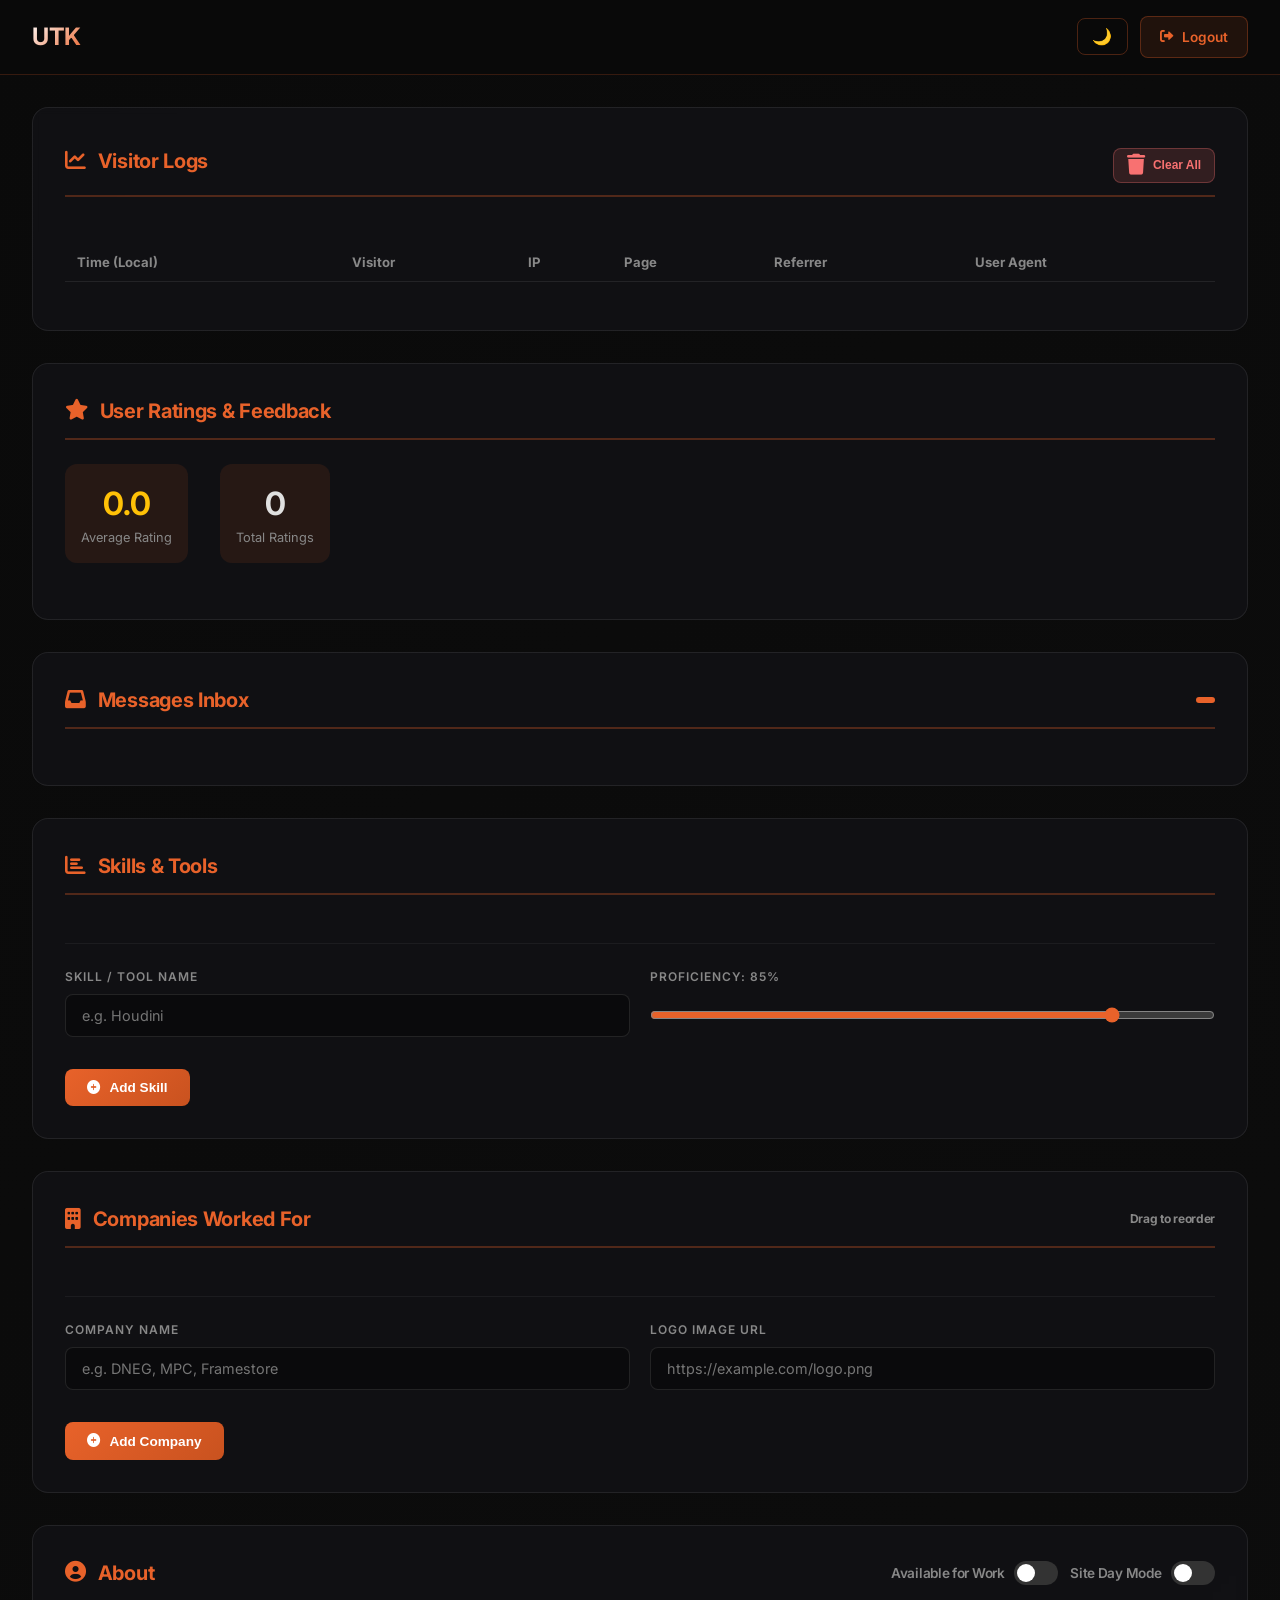
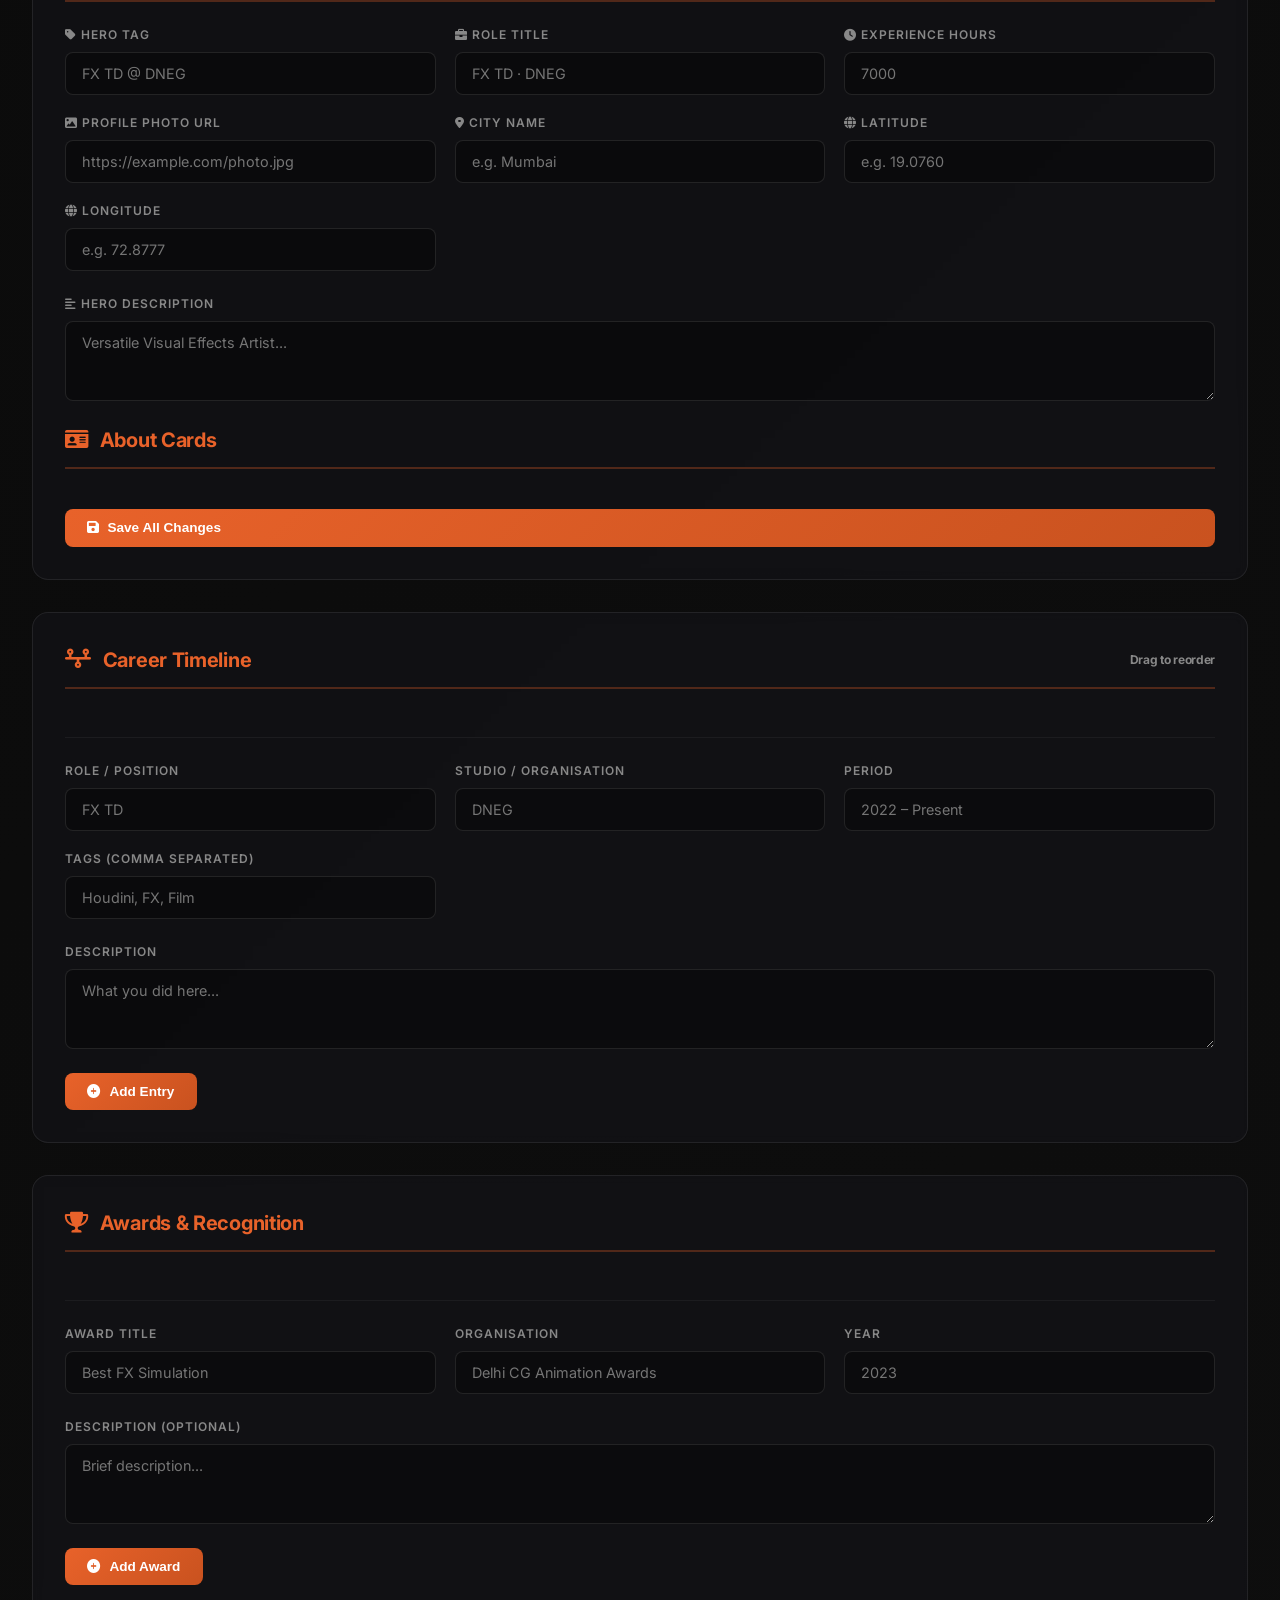
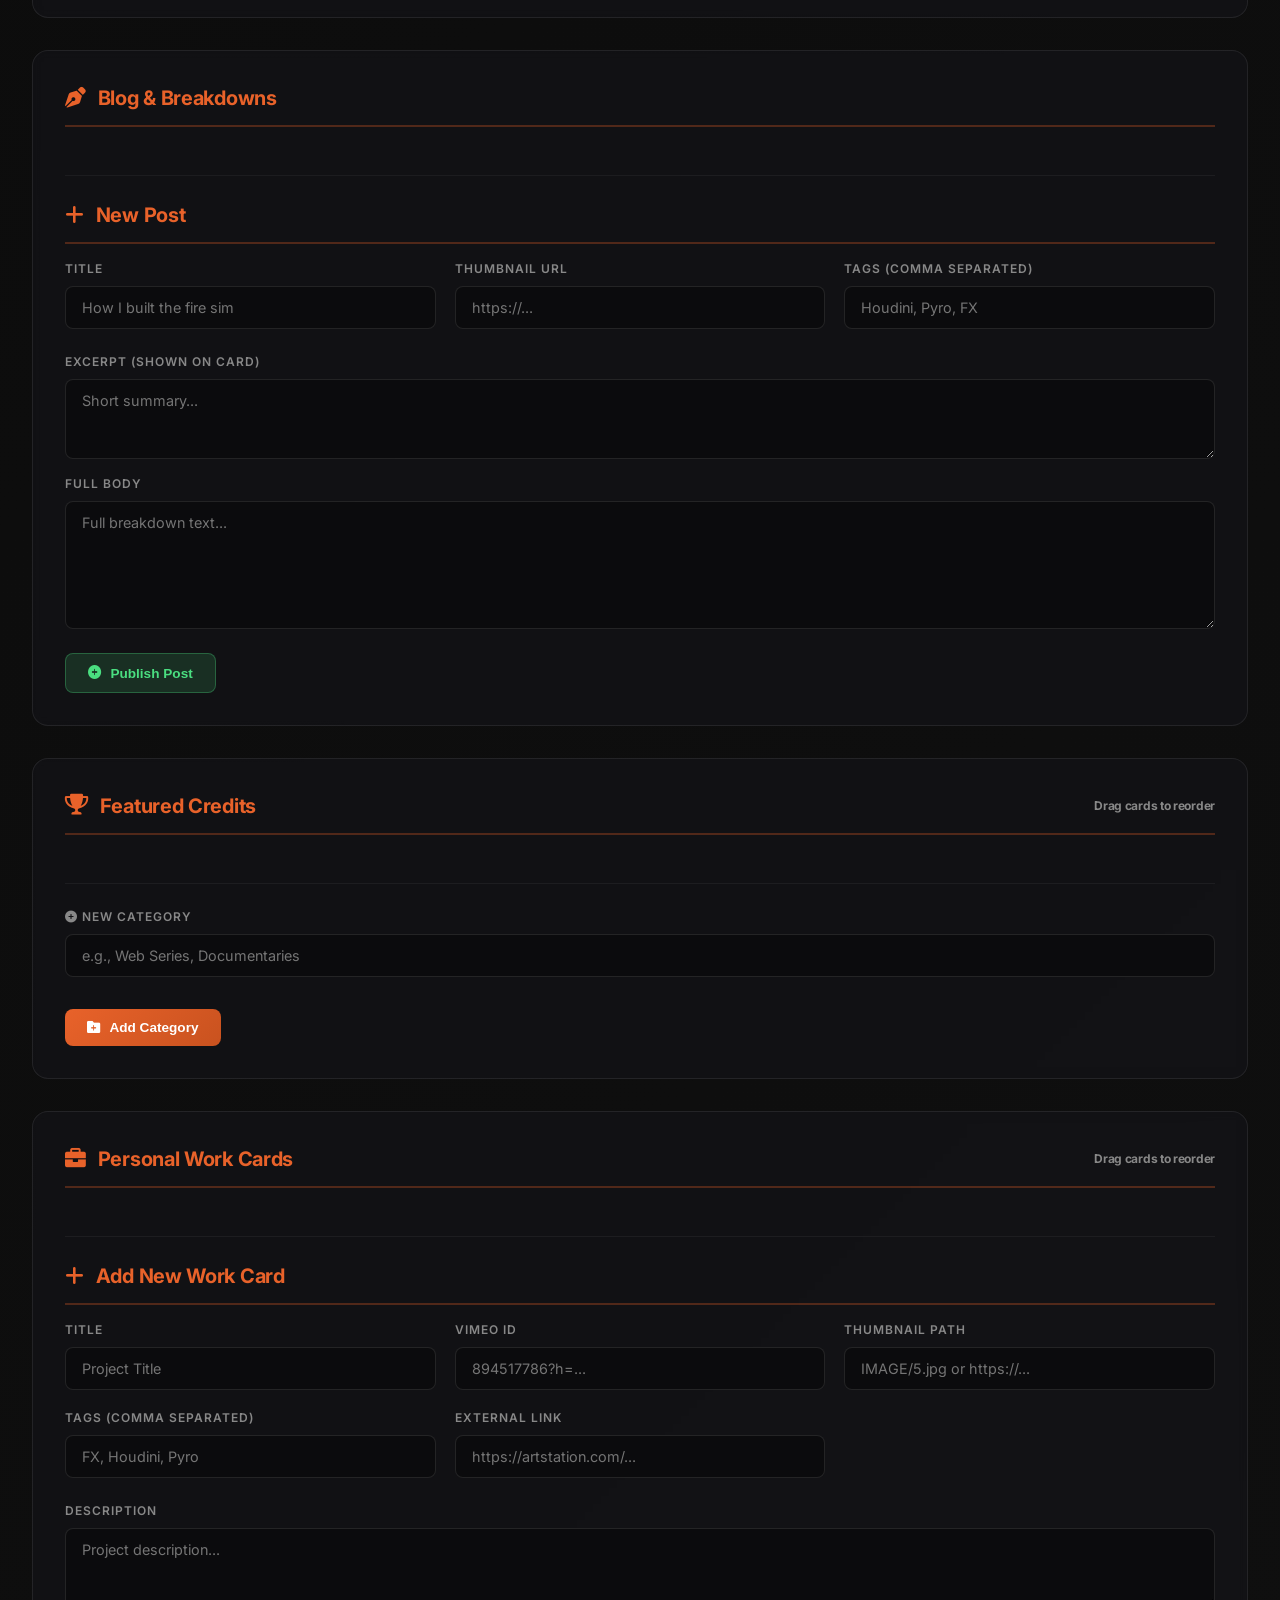
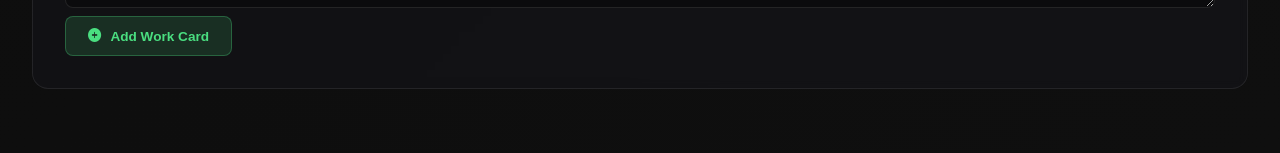
==== commit bf2ee2ee: "update" ====
--- a/UTKARSH PANWAR/application/templates/admin.html
+++ b/UTKARSH PANWAR/application/templates/admin.html
@@ -1,813 +1,1145 @@
-<!DOCTYPE html>
+<!doctype html>
 <html lang="en">
-<head>
-  <meta charset="UTF-8" />
-  <meta name="viewport" content="width=device-width, initial-scale=1.0, viewport-fit=cover" />
-  <title>UTK</title>
-  <link href="https://fonts.googleapis.com/css2?family=Inter:wght@300;400;500;600;700;800&display=swap" rel="stylesheet" />
-  <link rel="stylesheet" href="https://cdnjs.cloudflare.com/ajax/libs/font-awesome/6.0.0-beta3/css/all.min.css" />
-  <link rel="icon" href="{{ url_for('static', filename='IMAGE/logo.jpg') }}" />
-  <style>
-    * {
-      margin: 0;
-      padding: 0;
-      box-sizing: border-box;
-    }
-
-    /* ── THEME VARIABLES ── */
-    :root {
-      --bg:         linear-gradient(135deg, #0a0a0a 0%, #0f0f0f 100%);
-      --text:       #e0e0e0;
-      --header-bg:  rgba(10, 10, 10, 0.95);
-      --section-bg: rgba(20, 20, 25, 0.6);
-      --card-bg:    rgba(15, 15, 20, 0.8);
-      --input-bg:   rgba(10, 10, 12, 0.8);
-      --input-border: rgba(255, 255, 255, 0.1);
-      --input-color: #fff;
-      --label-color: #888;
-      --video-input-bg: rgba(5, 5, 8, 0.8);
-      --card-border: rgba(255, 255, 255, 0.08);
-      --add-border:  rgba(255, 255, 255, 0.05);
-      --scrollbar-track: #1a1a1a;
-    }
-
-    body.day {
-      --bg:         linear-gradient(135deg, #f0f0f0 0%, #e8e8e8 100%);
-      --text:       #1a1a1a;
-      --header-bg:  rgba(255, 255, 255, 0.95);
-      --section-bg: rgba(255, 255, 255, 0.85);
-      --card-bg:    rgba(245, 245, 248, 0.95);
-      --input-bg:   rgba(255, 255, 255, 0.9);
-      --input-border: rgba(0, 0, 0, 0.15);
-      --input-color: #1a1a1a;
-      --label-color: #555;
-      --video-input-bg: rgba(240, 240, 245, 0.9);
-      --card-border: rgba(0, 0, 0, 0.1);
-      --add-border:  rgba(0, 0, 0, 0.08);
-      --scrollbar-track: #ddd;
-    }
-
-    body {
-      background: var(--bg);
-      color: var(--text);
-      font-family: 'Inter', sans-serif;
-      line-height: 1.5;
-      transition: background 0.3s, color 0.3s;
-    }
-
-    /* Header */
-    .admin-header {
-      background: var(--header-bg);
-      backdrop-filter: blur(10px);
-      border-bottom: 1px solid rgba(232, 98, 42, 0.2);
-      padding: 1rem 2rem;
-      position: sticky;
-      top: 0;
-      z-index: 100;
-      display: flex;
-      align-items: center;
-      justify-content: space-between;
-      flex-wrap: wrap;
-      gap: 1rem;
-      transition: background 0.3s;
-    }
-
-    .logo h1 {
-      font-size: 1.5rem;
-      font-weight: 700;
-      letter-spacing: -0.5px;
-      background: linear-gradient(135deg, #fff 0%, #e8622a 100%);
-      -webkit-background-clip: text;
-      background-clip: text;
-      color: transparent;
-    }
-
-    body.day .logo h1 {
-      background: linear-gradient(135deg, #333 0%, #e8622a 100%);
-      -webkit-background-clip: text;
-      background-clip: text;
-    }
-
-    .logo span {
-      font-size: 0.85rem;
-      color: #e8622a;
-      display: block;
-      font-weight: 400;
-      letter-spacing: 1px;
-    }
-
-    .logout-btn {
-      background: rgba(232, 98, 42, 0.1);
-      border: 1px solid rgba(232, 98, 42, 0.3);
-      color: #e8622a;
-      padding: 0.6rem 1.2rem;
-      border-radius: 8px;
-      text-decoration: none;
-      font-size: 0.85rem;
-      font-weight: 600;
-      transition: all 0.3s ease;
-      display: inline-flex;
-      align-items: center;
-      gap: 0.5rem;
-    }
-
-    .logout-btn:hover {
-      background: #e8622a;
-      color: #fff;
-      transform: translateY(-2px);
-    }
-
-    /* Theme toggle */
-    .theme-toggle {
-      background: none;
-      border: 1px solid rgba(232, 98, 42, 0.3);
-      border-radius: 8px;
-      padding: 0.6rem 0.9rem;
-      cursor: pointer;
-      font-size: 1rem;
-      transition: all 0.3s ease;
-      line-height: 1;
-    }
-
-    .theme-toggle:hover {
-      background: rgba(232, 98, 42, 0.1);
-      transform: translateY(-2px);
-    }
-
-    /* Main Container */
-    .container {
-      max-width: 1400px;
-      margin: 0 auto;
-      padding: 2rem;
-    }
-
-    /* Section Styles */
-    .section {
-      background: var(--section-bg);
-      backdrop-filter: blur(5px);
-      border: 1px solid var(--card-border);
-      border-radius: 16px;
-      padding: 2rem;
-      margin-bottom: 2rem;
-      transition: all 0.3s ease;
-    }
-
-    .section:hover {
-      border-color: rgba(232, 98, 42, 0.3);
-      box-shadow: 0 8px 32px rgba(0, 0, 0, 0.3);
-    }
-
-    .section-title {
-      font-size: 1.25rem;
-      font-weight: 700;
-      letter-spacing: -0.3px;
-      color: #e8622a;
-      margin-bottom: 1.5rem;
-      display: flex;
-      align-items: center;
-      gap: 0.75rem;
-      border-bottom: 2px solid rgba(232, 98, 42, 0.3);
-      padding-bottom: 0.75rem;
-    }
-
-    .section-title i {
-      font-size: 1.3rem;
-    }
-
-    /* Form Grid */
-    .form-grid {
-      display: grid;
-      grid-template-columns: repeat(auto-fit, minmax(280px, 1fr));
-      gap: 1.2rem;
-      margin-bottom: 1.5rem;
-    }
-
-    .field {
-      display: flex;
-      flex-direction: column;
-      gap: 0.5rem;
-    }
-
-    .field label {
-      font-size: 0.75rem;
-      font-weight: 600;
-      text-transform: uppercase;
-      letter-spacing: 1px;
-      color: var(--label-color);
-    }
-
-    .field input,
-    .field textarea,
-    .field select {
-      background: var(--input-bg);
-      border: 1px solid var(--input-border);
-      border-radius: 8px;
-      padding: 0.75rem 1rem;
-      color: var(--input-color);
-      font-size: 0.9rem;
-      font-family: 'Inter', monospace;
-      transition: all 0.3s ease;
-    }
-
-    .field input:focus,
-    .field textarea:focus,
-    .field select:focus {
-      outline: none;
-      border-color: #e8622a;
-      box-shadow: 0 0 0 3px rgba(232, 98, 42, 0.1);
-    }
-
-    .field textarea {
-      resize: vertical;
-      min-height: 80px;
-    }
-
-    /* Buttons */
-    .btn {
-      margin-top: 0.5rem;
-      padding: 0.7rem 1.4rem;
-      border: none;
-      border-radius: 8px;
-      font-size: 0.85rem;
-      font-weight: 600;
-      cursor: pointer;
-      transition: all 0.3s ease;
-      display: inline-flex;
-      align-items: center;
-      gap: 0.5rem;
-      white-space: nowrap;
-    }
-
-    .btn-primary {
-      background: linear-gradient(135deg, #e8622a, #c9521f);
-      color: #fff;
-    }
-
-    .btn-primary:hover {
-      transform: translateY(-2px);
-      box-shadow: 0 5px 15px rgba(232, 98, 42, 0.3);
-    }
-
-    .btn-success {
-      background: rgba(74, 222, 128, 0.15);
-      border: 1px solid rgba(74, 222, 128, 0.3);
-      color: #4ade80;
-    }
-
-    .btn-success:hover {
-      background: #4ade80;
-      color: #000;
-      transform: translateY(-2px);
-    }
-
-    .btn-danger {
-      background: rgba(248, 113, 113, 0.15);
-      border: 1px solid rgba(248, 113, 113, 0.3);
-      color: #f87171;
-    }
-
-    .btn-danger:hover {
-      background: #f87171;
-      color: #000;
-      transform: translateY(-2px);
-    }
-
-    .btn-warning {
-      background: rgba(96, 165, 250, 0.15);
-      border: 1px solid rgba(96, 165, 250, 0.3);
-      color: #60a5fa;
-    }
-
-    .btn-warning:hover {
-      background: #60a5fa;
-      color: #000;
-      transform: translateY(-2px);
-    }
-
-    /* Cards Grid */
-    .cards-grid {
-      display: grid;
-      grid-template-columns: repeat(auto-fill, minmax(320px, 1fr));
-      gap: 1rem;
-      margin-top: 1rem;
-      margin-bottom: 1rem;
-    }
-
-    .admin-card {
-      background: var(--card-bg);
-      border: 1px solid var(--card-border);
-      border-radius: 12px;
-      padding: 1.25rem;
-      transition: all 0.3s ease;
-    }
-
-    .admin-card:hover {
-      border-color: rgba(232, 98, 42, 0.4);
-      transform: translateY(-3px);
-    }
-
-    .card-header {
-      display: flex;
-      align-items: center;
-      justify-content: space-between;
-      margin-bottom: 1rem;
-      flex-wrap: wrap;
-      gap: 0.5rem;
-    }
-
-    .card-title {
-      font-weight: 700;
-      font-size: 1rem;
-      color: #e8622a;
-    }
-
-    /* Video Rows */
-    .video-row {
-      display: flex;
-      gap: 0.5rem;
-      align-items: center;
-      margin-bottom: 0.75rem;
-      flex-wrap: wrap;
-    }
-
-    .video-row input {
-      flex: 1;
-      min-width: 150px;
-      background: var(--video-input-bg);
-      border: 1px solid var(--input-border);
-      border-radius: 6px;
-      padding: 0.5rem 0.75rem;
-      color: var(--input-color);
-      font-size: 0.8rem;
-    }
-
-    /* Messages */
-    .msg {
-      margin-top: 1rem;
-      padding: 0.75rem;
-      border-radius: 8px;
-      font-size: 0.85rem;
-      display: none;
-    }
-
-    .msg.success {
-      background: rgba(74, 222, 128, 0.1);
-      border: 1px solid rgba(74, 222, 128, 0.3);
-      color: #4ade80;
-      display: block;
-    }
-
-    .msg.error {
-      background: rgba(248, 113, 113, 0.1);
-      border: 1px solid rgba(248, 113, 113, 0.3);
-      color: #f87171;
-      display: block;
-    }
-
-    /* Add Section */
-    .add-section {
-      margin-top: 1.5rem;
-      padding-top: 1.5rem;
-      border-top: 1px solid var(--add-border);
-    }
-
-    /* Responsive */
-    @media (max-width: 768px) {
+  <head>
+    <meta charset="UTF-8" />
+    <meta
+      name="viewport"
+      content="width=device-width, initial-scale=1.0, viewport-fit=cover"
+    />
+    <title>UTK</title>
+    <link
+      href="https://fonts.googleapis.com/css2?family=Inter:wght@300;400;500;600;700;800&display=swap"
+      rel="stylesheet"
+    />
+    <link
+      rel="stylesheet"
+      href="https://cdnjs.cloudflare.com/ajax/libs/font-awesome/6.0.0-beta3/css/all.min.css"
+    />
+    <link
+      rel="icon"
+      href="{{ url_for('static', filename='IMAGE/logo.jpg') }}"
+    />
+    <style>
+      * {
+        margin: 0;
+        padding: 0;
+        box-sizing: border-box;
+      }
+
+      /* ── THEME VARIABLES ── */
+      :root {
+        --bg: linear-gradient(135deg, #0a0a0a 0%, #0f0f0f 100%);
+        --text: #e0e0e0;
+        --header-bg: rgba(10, 10, 10, 0.95);
+        --section-bg: rgba(20, 20, 25, 0.6);
+        --card-bg: rgba(15, 15, 20, 0.8);
+        --input-bg: rgba(10, 10, 12, 0.8);
+        --input-border: rgba(255, 255, 255, 0.1);
+        --input-color: #fff;
+        --label-color: #888;
+        --video-input-bg: rgba(5, 5, 8, 0.8);
+        --card-border: rgba(255, 255, 255, 0.08);
+        --add-border: rgba(255, 255, 255, 0.05);
+        --scrollbar-track: #1a1a1a;
+      }
+
+      body.day {
+        --bg: linear-gradient(135deg, #f0f0f0 0%, #e8e8e8 100%);
+        --text: #1a1a1a;
+        --header-bg: rgba(255, 255, 255, 0.95);
+        --section-bg: rgba(255, 255, 255, 0.85);
+        --card-bg: rgba(245, 245, 248, 0.95);
+        --input-bg: rgba(255, 255, 255, 0.9);
+        --input-border: rgba(0, 0, 0, 0.15);
+        --input-color: #1a1a1a;
+        --label-color: #555;
+        --video-input-bg: rgba(240, 240, 245, 0.9);
+        --card-border: rgba(0, 0, 0, 0.1);
+        --add-border: rgba(0, 0, 0, 0.08);
+        --scrollbar-track: #ddd;
+      }
+
+      body {
+        background: var(--bg);
+        color: var(--text);
+        font-family: "Inter", sans-serif;
+        line-height: 1.5;
+        transition:
+          background 0.3s,
+          color 0.3s;
+      }
+
+      /* Header */
+      .admin-header {
+        background: var(--header-bg);
+        backdrop-filter: blur(10px);
+        border-bottom: 1px solid rgba(232, 98, 42, 0.2);
+        padding: 1rem 2rem;
+        position: sticky;
+        top: 0;
+        z-index: 100;
+        display: flex;
+        align-items: center;
+        justify-content: space-between;
+        flex-wrap: wrap;
+        gap: 1rem;
+        transition: background 0.3s;
+      }
+
+      .logo h1 {
+        font-size: 1.5rem;
+        font-weight: 700;
+        letter-spacing: -0.5px;
+        background: linear-gradient(135deg, #fff 0%, #e8622a 100%);
+        -webkit-background-clip: text;
+        background-clip: text;
+        color: transparent;
+      }
+
+      body.day .logo h1 {
+        background: linear-gradient(135deg, #333 0%, #e8622a 100%);
+        -webkit-background-clip: text;
+        background-clip: text;
+      }
+
+      .logo span {
+        font-size: 0.85rem;
+        color: #e8622a;
+        display: block;
+        font-weight: 400;
+        letter-spacing: 1px;
+      }
+
+      .logout-btn {
+        background: rgba(232, 98, 42, 0.1);
+        border: 1px solid rgba(232, 98, 42, 0.3);
+        color: #e8622a;
+        padding: 0.6rem 1.2rem;
+        border-radius: 8px;
+        text-decoration: none;
+        font-size: 0.85rem;
+        font-weight: 600;
+        transition: all 0.3s ease;
+        display: inline-flex;
+        align-items: center;
+        gap: 0.5rem;
+      }
+
+      .logout-btn:hover {
+        background: #e8622a;
+        color: #fff;
+        transform: translateY(-2px);
+      }
+
+      /* Theme toggle */
+      .theme-toggle {
+        background: none;
+        border: 1px solid rgba(232, 98, 42, 0.3);
+        border-radius: 8px;
+        padding: 0.6rem 0.9rem;
+        cursor: pointer;
+        font-size: 1rem;
+        transition: all 0.3s ease;
+        line-height: 1;
+      }
+
+      .theme-toggle:hover {
+        background: rgba(232, 98, 42, 0.1);
+        transform: translateY(-2px);
+      }
+
+      /* Main Container */
       .container {
-        padding: 1rem;
-      }
-
+        max-width: 1400px;
+        margin: 0 auto;
+        padding: 2rem;
+      }
+
+      /* Section Styles */
       .section {
+        background: var(--section-bg);
+        backdrop-filter: blur(5px);
+        border: 1px solid var(--card-border);
+        border-radius: 16px;
+        padding: 2rem;
+        margin-bottom: 2rem;
+        transition: all 0.3s ease;
+      }
+
+      .section:hover {
+        border-color: rgba(232, 98, 42, 0.3);
+        box-shadow: 0 8px 32px rgba(0, 0, 0, 0.3);
+      }
+
+      .section-title {
+        font-size: 1.25rem;
+        font-weight: 700;
+        letter-spacing: -0.3px;
+        color: #e8622a;
+        margin-bottom: 1.5rem;
+        display: flex;
+        align-items: center;
+        gap: 0.75rem;
+        border-bottom: 2px solid rgba(232, 98, 42, 0.3);
+        padding-bottom: 0.75rem;
+      }
+
+      .section-title i {
+        font-size: 1.3rem;
+      }
+
+      /* Form Grid */
+      .form-grid {
+        display: grid;
+        grid-template-columns: repeat(auto-fit, minmax(280px, 1fr));
+        gap: 1.2rem;
+        margin-bottom: 1.5rem;
+      }
+
+      .field {
+        display: flex;
+        flex-direction: column;
+        gap: 0.5rem;
+      }
+
+      .field label {
+        font-size: 0.75rem;
+        font-weight: 600;
+        text-transform: uppercase;
+        letter-spacing: 1px;
+        color: var(--label-color);
+      }
+
+      .field input,
+      .field textarea,
+      .field select {
+        background: var(--input-bg);
+        border: 1px solid var(--input-border);
+        border-radius: 8px;
+        padding: 0.75rem 1rem;
+        color: var(--input-color);
+        font-size: 0.9rem;
+        font-family: "Inter", monospace;
+        transition: all 0.3s ease;
+      }
+
+      .field input:focus,
+      .field textarea:focus,
+      .field select:focus {
+        outline: none;
+        border-color: #e8622a;
+        box-shadow: 0 0 0 3px rgba(232, 98, 42, 0.1);
+      }
+
+      .field textarea {
+        resize: vertical;
+        min-height: 80px;
+      }
+
+      /* Buttons */
+      .btn {
+        margin-top: 0.5rem;
+        padding: 0.7rem 1.4rem;
+        border: none;
+        border-radius: 8px;
+        font-size: 0.85rem;
+        font-weight: 600;
+        cursor: pointer;
+        transition: all 0.3s ease;
+        display: inline-flex;
+        align-items: center;
+        gap: 0.5rem;
+        white-space: nowrap;
+      }
+
+      .btn-primary {
+        background: linear-gradient(135deg, #e8622a, #c9521f);
+        color: #fff;
+      }
+
+      .btn-primary:hover {
+        transform: translateY(-2px);
+        box-shadow: 0 5px 15px rgba(232, 98, 42, 0.3);
+      }
+
+      .btn-success {
+        background: rgba(74, 222, 128, 0.15);
+        border: 1px solid rgba(74, 222, 128, 0.3);
+        color: #4ade80;
+      }
+
+      .btn-success:hover {
+        background: #4ade80;
+        color: #000;
+        transform: translateY(-2px);
+      }
+
+      .btn-danger {
+        background: rgba(248, 113, 113, 0.15);
+        border: 1px solid rgba(248, 113, 113, 0.3);
+        color: #f87171;
+      }
+
+      .btn-danger:hover {
+        background: #f87171;
+        color: #000;
+        transform: translateY(-2px);
+      }
+
+      .btn-warning {
+        background: rgba(96, 165, 250, 0.15);
+        border: 1px solid rgba(96, 165, 250, 0.3);
+        color: #60a5fa;
+      }
+
+      .btn-warning:hover {
+        background: #60a5fa;
+        color: #000;
+        transform: translateY(-2px);
+      }
+
+      /* Cards Grid */
+      .cards-grid {
+        display: grid;
+        grid-template-columns: repeat(auto-fill, minmax(320px, 1fr));
+        gap: 1rem;
+        margin-top: 1rem;
+        margin-bottom: 1rem;
+      }
+
+      .admin-card {
+        background: var(--card-bg);
+        border: 1px solid var(--card-border);
+        border-radius: 12px;
         padding: 1.25rem;
-      }
-
-      .cards-grid {
-        grid-template-columns: 1fr;
-      }
-
-      .form-grid {
-        grid-template-columns: 1fr;
-      }
-
-      .admin-header {
-        padding: 1rem;
-      }
-
-      .logo h1 {
-        font-size: 1.2rem;
-      }
-
-      .btn {
-        padding: 0.6rem 1rem;
+        transition: all 0.3s ease;
+      }
+
+      .admin-card:hover {
+        border-color: rgba(232, 98, 42, 0.4);
+        transform: translateY(-3px);
+      }
+
+      .card-header {
+        display: flex;
+        align-items: center;
+        justify-content: space-between;
+        margin-bottom: 1rem;
+        flex-wrap: wrap;
+        gap: 0.5rem;
+      }
+
+      .card-title {
+        font-weight: 700;
+        font-size: 1rem;
+        color: #e8622a;
+      }
+
+      /* Video Rows */
+      .video-row {
+        display: flex;
+        gap: 0.5rem;
+        align-items: center;
+        margin-bottom: 0.75rem;
+        flex-wrap: wrap;
+      }
+
+      .video-row input {
+        flex: 1;
+        min-width: 150px;
+        background: var(--video-input-bg);
+        border: 1px solid var(--input-border);
+        border-radius: 6px;
+        padding: 0.5rem 0.75rem;
+        color: var(--input-color);
         font-size: 0.8rem;
       }
 
-      .video-row {
-        flex-direction: column;
-        align-items: stretch;
-      }
-
-      .video-row input {
-        width: 100%;
-      }
-
-      .card-header {
-        flex-direction: column;
-        align-items: stretch;
-      }
-    }
-
-    @media (max-width: 480px) {
-      .section-title {
-        font-size: 1rem;
-      }
-
-      .admin-header {
-        flex-direction: column;
-        text-align: center;
-      }
-
-      .btn {
-        width: 100%;
-        justify-content: center;
-      }
-    }
-
-    /* Scrollbar */
-    ::-webkit-scrollbar {
-      width: 8px;
-      height: 8px;
-    }
-
-    ::-webkit-scrollbar-track {
-      background: var(--scrollbar-track);
-    }
-
-    ::-webkit-scrollbar-thumb {
-      background: #e8622a;
-      border-radius: 4px;
-    }
-
-    ::-webkit-scrollbar-thumb:hover {
-      background: #c9521f;
-    }
-  </style>
-</head>
-<body>
-
-<header class="admin-header">
-  <div class="logo">
-    <h1>UTK</h1>
-  </div>
-  <div style="display:flex;align-items:center;gap:0.75rem;">
-    <button class="theme-toggle" id="theme-toggle" onclick="toggleTheme()" title="Toggle day/dark mode">🌙</button>
-    <a href="/logout" class="logout-btn">
-      <i class="fas fa-sign-out-alt"></i>
-      Logout
-    </a>
-  </div>
-</header>
-
-<main class="container">
-  <!-- VISITS LOG SECTION -->
-  <section class="section">
-    <div class="section-title">
-      <i class="fas fa-chart-line"></i>
-      <span>Visitor Logs</span>
-      <button class="btn btn-danger" onclick="clearVisits()" style="margin-left:auto;font-size:0.75rem;padding:0.4rem 0.8rem;">
-        <i class="fas fa-trash"></i> Clear All
-      </button>
-    </div>
-    <div id="visit-stats" style="display:grid;grid-template-columns:repeat(auto-fit,minmax(130px,1fr));gap:1rem;margin-bottom:1.5rem;"></div>
-    <div style="overflow-x:auto;">
-      <table id="visits-table" style="width:100%;border-collapse:collapse;font-size:0.82rem;">
-        <thead>
-          <tr style="border-bottom:1px solid rgba(255,255,255,0.08);color:#888;text-align:left;">
-            <th style="padding:0.5rem 0.75rem;">Time (Local)</th>
-            <th style="padding:0.5rem 0.75rem;">Visitor</th>
-            <th style="padding:0.5rem 0.75rem;">IP</th>
-            <th style="padding:0.5rem 0.75rem;">Page</th>
-            <th style="padding:0.5rem 0.75rem;">Referrer</th>
-            <th style="padding:0.5rem 0.75rem;">User Agent</th>
-          </tr>
-        </thead>
-        <tbody id="visits-body"></tbody>
-      </table>
-    </div>
-    <div id="visits-pagination" style="display:flex;gap:0.5rem;margin-top:1rem;align-items:center;"></div>
-    <p class="msg" id="visits-msg"></p>
-  </section>
-
-  <!-- INBOX SECTION -->
-  <section class="section">
-    <div class="section-title">
-      <i class="fas fa-inbox"></i>
-      <span>Messages Inbox</span>
-      <span id="unread-badge" style="background:#e8622a;color:#fff;font-size:0.75rem;padding:0.2rem 0.6rem;border-radius:100px;margin-left:auto;"></span>
-    </div>
-    <div id="inbox-wrap"></div>
-    <p class="msg" id="inbox-msg"></p>
-  </section>
-
-  <!-- SKILLS SECTION -->
-  <section class="section">
-    <div class="section-title">
-      <i class="fas fa-chart-bar"></i>
-      <span>Skills & Tools</span>
-    </div>
-    <div id="skills-wrap" style="display:flex;flex-direction:column;gap:0.75rem;margin-bottom:1.5rem;"></div>
-    <div class="add-section">
-      <div class="form-grid">
-        <div class="field"><label>Skill / Tool Name</label><input id="sk-name" placeholder="e.g. Houdini" /></div>
+      /* Messages */
+      .msg {
+        margin-top: 1rem;
+        padding: 0.75rem;
+        border-radius: 8px;
+        font-size: 0.85rem;
+        display: none;
+      }
+
+      .msg.success {
+        background: rgba(74, 222, 128, 0.1);
+        border: 1px solid rgba(74, 222, 128, 0.3);
+        color: #4ade80;
+        display: block;
+      }
+
+      .msg.error {
+        background: rgba(248, 113, 113, 0.1);
+        border: 1px solid rgba(248, 113, 113, 0.3);
+        color: #f87171;
+        display: block;
+      }
+
+      /* Add Section */
+      .add-section {
+        margin-top: 1.5rem;
+        padding-top: 1.5rem;
+        border-top: 1px solid var(--add-border);
+      }
+
+      /* Responsive */
+      @media (max-width: 768px) {
+        .container {
+          padding: 1rem;
+        }
+
+        .section {
+          padding: 1.25rem;
+        }
+
+        .cards-grid {
+          grid-template-columns: 1fr;
+        }
+
+        .form-grid {
+          grid-template-columns: 1fr;
+        }
+
+        .admin-header {
+          padding: 1rem;
+        }
+
+        .logo h1 {
+          font-size: 1.2rem;
+        }
+
+        .btn {
+          padding: 0.6rem 1rem;
+          font-size: 0.8rem;
+        }
+
+        .video-row {
+          flex-direction: column;
+          align-items: stretch;
+        }
+
+        .video-row input {
+          width: 100%;
+        }
+
+        .card-header {
+          flex-direction: column;
+          align-items: stretch;
+        }
+      }
+
+      @media (max-width: 480px) {
+        .section-title {
+          font-size: 1rem;
+        }
+
+        .admin-header {
+          flex-direction: column;
+          text-align: center;
+        }
+
+        .btn {
+          width: 100%;
+          justify-content: center;
+        }
+      }
+
+      /* Scrollbar */
+      ::-webkit-scrollbar {
+        width: 8px;
+        height: 8px;
+      }
+
+      ::-webkit-scrollbar-track {
+        background: var(--scrollbar-track);
+      }
+
+      ::-webkit-scrollbar-thumb {
+        background: #e8622a;
+        border-radius: 4px;
+      }
+
+      ::-webkit-scrollbar-thumb:hover {
+        background: #c9521f;
+      }
+    </style>
+  </head>
+  <body>
+    <header class="admin-header">
+      <div class="logo">
+        <h1>UTK</h1>
+      </div>
+      <div style="display: flex; align-items: center; gap: 0.75rem">
+        <button
+          class="theme-toggle"
+          id="theme-toggle"
+          onclick="toggleTheme()"
+          title="Toggle day/dark mode"
+        >
+          🌙
+        </button>
+        <a href="/logout" class="logout-btn">
+          <i class="fas fa-sign-out-alt"></i>
+          Logout
+        </a>
+      </div>
+    </header>
+
+    <main class="container">
+      <!-- VISITS LOG SECTION -->
+      <section class="section">
+        <div class="section-title">
+          <i class="fas fa-chart-line"></i>
+          <span>Visitor Logs</span>
+          <button
+            class="btn btn-danger"
+            onclick="clearVisits()"
+            style="
+              margin-left: auto;
+              font-size: 0.75rem;
+              padding: 0.4rem 0.8rem;
+            "
+          >
+            <i class="fas fa-trash"></i> Clear All
+          </button>
+        </div>
+        <div
+          id="visit-stats"
+          style="
+            display: grid;
+            grid-template-columns: repeat(auto-fit, minmax(130px, 1fr));
+            gap: 1rem;
+            margin-bottom: 1.5rem;
+          "
+        ></div>
+        <div style="overflow-x: auto">
+          <table
+            id="visits-table"
+            style="width: 100%; border-collapse: collapse; font-size: 0.82rem"
+          >
+            <thead>
+              <tr
+                style="
+                  border-bottom: 1px solid rgba(255, 255, 255, 0.08);
+                  color: #888;
+                  text-align: left;
+                "
+              >
+                <th style="padding: 0.5rem 0.75rem">Time (Local)</th>
+                <th style="padding: 0.5rem 0.75rem">Visitor</th>
+                <th style="padding: 0.5rem 0.75rem">IP</th>
+                <th style="padding: 0.5rem 0.75rem">Page</th>
+                <th style="padding: 0.5rem 0.75rem">Referrer</th>
+                <th style="padding: 0.5rem 0.75rem">User Agent</th>
+              </tr>
+            </thead>
+            <tbody id="visits-body"></tbody>
+          </table>
+        </div>
+        <div
+          id="visits-pagination"
+          style="
+            display: flex;
+            gap: 0.5rem;
+            margin-top: 1rem;
+            align-items: center;
+          "
+        ></div>
+        <p class="msg" id="visits-msg"></p>
+      </section>
+
+      <!-- RATINGS SECTION -->
+      <section class="section">
+        <div class="section-title">
+          <i class="fas fa-star"></i>
+          <span>User Ratings & Feedback</span>
+        </div>
+        <div
+          id="ratings-stats"
+          style="
+            display: flex;
+            gap: 2rem;
+            margin-bottom: 1.5rem;
+            flex-wrap: wrap;
+          "
+        >
+          <div
+            style="
+              background: rgba(232, 98, 42, 0.1);
+              padding: 1rem;
+              border-radius: 12px;
+              text-align: center;
+            "
+          >
+            <div
+              style="font-size: 2rem; font-weight: 700; color: #ffc107"
+              id="admin-avg-rating"
+            >
+              0.0
+            </div>
+            <div style="font-size: 0.8rem; color: #888">Average Rating</div>
+          </div>
+          <div
+            style="
+              background: rgba(232, 98, 42, 0.1);
+              padding: 1rem;
+              border-radius: 12px;
+              text-align: center;
+            "
+          >
+            <div
+              style="font-size: 2rem; font-weight: 700"
+              id="admin-total-ratings"
+            >
+              0
+            </div>
+            <div style="font-size: 0.8rem; color: #888">Total Ratings</div>
+          </div>
+        </div>
+        <div id="ratings-list"></div>
+        <p class="msg" id="ratings-msg"></p>
+      </section>
+
+      <!-- INBOX SECTION -->
+      <section class="section">
+        <div class="section-title">
+          <i class="fas fa-inbox"></i>
+          <span>Messages Inbox</span>
+          <span
+            id="unread-badge"
+            style="
+              background: #e8622a;
+              color: #fff;
+              font-size: 0.75rem;
+              padding: 0.2rem 0.6rem;
+              border-radius: 100px;
+              margin-left: auto;
+            "
+          ></span>
+        </div>
+        <div id="inbox-wrap"></div>
+        <p class="msg" id="inbox-msg"></p>
+      </section>
+
+      <!-- SKILLS SECTION -->
+      <section class="section">
+        <div class="section-title">
+          <i class="fas fa-chart-bar"></i>
+          <span>Skills & Tools</span>
+        </div>
+        <div
+          id="skills-wrap"
+          style="
+            display: flex;
+            flex-direction: column;
+            gap: 0.75rem;
+            margin-bottom: 1.5rem;
+          "
+        ></div>
+        <div class="add-section">
+          <div class="form-grid">
+            <div class="field">
+              <label>Skill / Tool Name</label
+              ><input id="sk-name" placeholder="e.g. Houdini" />
+            </div>
+            <div class="field">
+              <label>Proficiency: <span id="sk-level-display">85</span>%</label>
+              <input
+                id="sk-level"
+                type="range"
+                min="1"
+                max="100"
+                value="85"
+                oninput="
+                  document.getElementById('sk-level-display').textContent =
+                    this.value
+                "
+                style="width: 100%; accent-color: #e8622a"
+              />
+            </div>
+          </div>
+          <button class="btn btn-primary" onclick="addSkill()">
+            <i class="fas fa-plus-circle"></i> Add Skill
+          </button>
+        </div>
+        <p class="msg" id="skills-msg"></p>
+      </section>
+
+      <!-- COMPANIES SECTION -->
+      <section class="section">
+        <div class="section-title">
+          <i class="fas fa-building"></i>
+          <span>Companies Worked For</span>
+          <span style="font-size: 0.75rem; color: #888; margin-left: auto"
+            >Drag to reorder</span
+          >
+        </div>
+        <div
+          id="companies-wrap"
+          style="
+            display: flex;
+            flex-direction: column;
+            gap: 0.75rem;
+            margin-bottom: 1.5rem;
+          "
+        ></div>
+        <div class="add-section">
+          <div class="form-grid">
+            <div class="field">
+              <label>Company Name</label
+              ><input id="comp-name" placeholder="e.g. DNEG, MPC, Framestore" />
+            </div>
+            <div class="field">
+              <label>Logo Image URL</label
+              ><input
+                id="comp-url"
+                placeholder="https://example.com/logo.png"
+              />
+            </div>
+          </div>
+          <button class="btn btn-primary" onclick="addCompany()">
+            <i class="fas fa-plus-circle"></i> Add Company
+          </button>
+        </div>
+        <p class="msg" id="companies-msg"></p>
+      </section>
+
+      <!-- ABOUT SECTION -->
+      <section class="section">
+        <div class="section-title">
+          <i class="fas fa-user-circle"></i>
+          <span>About</span>
+          <label
+            style="
+              margin-left: auto;
+              display: flex;
+              align-items: center;
+              gap: 0.6rem;
+              cursor: pointer;
+              font-size: 0.85rem;
+              font-weight: 600;
+            "
+          >
+            <span style="color: #888">Available for Work</span>
+            <div
+              id="avail-toggle"
+              onclick="toggleAvailable()"
+              style="
+                width: 44px;
+                height: 24px;
+                border-radius: 100px;
+                background: #333;
+                position: relative;
+                cursor: pointer;
+                transition: background 0.3s;
+                flex-shrink: 0;
+              "
+            >
+              <div
+                id="avail-knob"
+                style="
+                  width: 18px;
+                  height: 18px;
+                  border-radius: 50%;
+                  background: #fff;
+                  position: absolute;
+                  top: 3px;
+                  left: 3px;
+                  transition: transform 0.3s;
+                "
+              ></div>
+            </div>
+          </label>
+          <label
+            style="
+              display: flex;
+              align-items: center;
+              gap: 0.6rem;
+              cursor: pointer;
+              font-size: 0.85rem;
+              font-weight: 600;
+            "
+          >
+            <span style="color: #888">Site Day Mode</span>
+            <div
+              id="theme-site-toggle"
+              onclick="toggleSiteTheme()"
+              style="
+                width: 44px;
+                height: 24px;
+                border-radius: 100px;
+                background: #333;
+                position: relative;
+                cursor: pointer;
+                transition: background 0.3s;
+                flex-shrink: 0;
+              "
+            >
+              <div
+                id="theme-site-knob"
+                style="
+                  width: 18px;
+                  height: 18px;
+                  border-radius: 50%;
+                  background: #fff;
+                  position: absolute;
+                  top: 3px;
+                  left: 3px;
+                  transition: transform 0.3s;
+                "
+              ></div>
+            </div>
+          </label>
+        </div>
+        <div class="form-grid">
+          <div class="field">
+            <label><i class="fas fa-tag"></i> Hero Tag</label>
+            <input id="a-hero_tag" placeholder="FX TD @ DNEG" />
+          </div>
+          <div class="field">
+            <label><i class="fas fa-briefcase"></i> Role Title</label>
+            <input id="a-role" placeholder="FX TD · DNEG" />
+          </div>
+          <div class="field">
+            <label><i class="fas fa-clock"></i> Experience Hours</label>
+            <input id="a-exp_hours" type="number" placeholder="7000" />
+          </div>
+          <div class="field">
+            <label><i class="fas fa-image"></i> Profile Photo URL</label>
+            <input
+              id="a-profile_url"
+              placeholder="https://example.com/photo.jpg"
+            />
+          </div>
+          <div class="field">
+            <label><i class="fas fa-map-marker-alt"></i> City Name</label>
+            <input id="a-loc-city" placeholder="e.g. Mumbai" />
+          </div>
+          <div class="field">
+            <label><i class="fas fa-globe"></i> Latitude</label>
+            <input
+              id="a-loc-lat"
+              placeholder="e.g. 19.0760"
+              type="number"
+              step="any"
+            />
+          </div>
+          <div class="field">
+            <label><i class="fas fa-globe"></i> Longitude</label>
+            <input
+              id="a-loc-lon"
+              placeholder="e.g. 72.8777"
+              type="number"
+              step="any"
+            />
+          </div>
+        </div>
         <div class="field">
-          <label>Proficiency: <span id="sk-level-display">85</span>%</label>
-          <input id="sk-level" type="range" min="1" max="100" value="85"
-            oninput="document.getElementById('sk-level-display').textContent=this.value"
-            style="width:100%;accent-color:#e8622a;" />
-        </div>
-      </div>
-      <button class="btn btn-primary" onclick="addSkill()">
-        <i class="fas fa-plus-circle"></i> Add Skill
-      </button>
-    </div>
-    <p class="msg" id="skills-msg"></p>
-  </section>
-
-  <!-- ABOUT SECTION -->
-  <section class="section">
-    <div class="section-title">
-      <i class="fas fa-user-circle"></i>
-      <span>About</span>
-      <label style="margin-left:auto;display:flex;align-items:center;gap:0.6rem;cursor:pointer;font-size:0.85rem;font-weight:600;">
-        <span style="color:#888;">Available for Work</span>
-        <div id="avail-toggle" onclick="toggleAvailable()" style="
-          width:44px;height:24px;border-radius:100px;background:#333;position:relative;
-          cursor:pointer;transition:background 0.3s;flex-shrink:0;">
-          <div id="avail-knob" style="
-            width:18px;height:18px;border-radius:50%;background:#fff;
-            position:absolute;top:3px;left:3px;
-            transition:transform 0.3s;"></div>
-        </div>
-      </label>
-      <label style="display:flex;align-items:center;gap:0.6rem;cursor:pointer;font-size:0.85rem;font-weight:600;">
-        <span style="color:#888;">Site Day Mode</span>
-        <div id="theme-site-toggle" onclick="toggleSiteTheme()" style="
-          width:44px;height:24px;border-radius:100px;background:#333;position:relative;
-          cursor:pointer;transition:background 0.3s;flex-shrink:0;">
-          <div id="theme-site-knob" style="
-            width:18px;height:18px;border-radius:50%;background:#fff;
-            position:absolute;top:3px;left:3px;
-            transition:transform 0.3s;"></div>
-        </div>
-      </label>
-    </div>
-    <div class="form-grid">
-      <div class="field">
-        <label><i class="fas fa-tag"></i> Hero Tag</label>
-        <input id="a-hero_tag" placeholder="FX TD @ DNEG" />
-      </div>
-      <div class="field">
-        <label><i class="fas fa-briefcase"></i> Role Title</label>
-        <input id="a-role" placeholder="FX TD · DNEG" />
-      </div>
-      <div class="field">
-        <label><i class="fas fa-clock"></i> Experience Hours</label>
-        <input id="a-exp_hours" type="number" placeholder="7000" />
-      </div>
-      <div class="field">
-        <label><i class="fas fa-image"></i> Profile Photo URL</label>
-        <input id="a-profile_url" placeholder="https://example.com/photo.jpg" />
-      </div>
-      <div class="field">
-        <label><i class="fas fa-map-marker-alt"></i> City Name</label>
-        <input id="a-loc-city" placeholder="e.g. Mumbai" />
-      </div>
-      <div class="field">
-        <label><i class="fas fa-globe"></i> Latitude</label>
-        <input id="a-loc-lat" placeholder="e.g. 19.0760" type="number" step="any" />
-      </div>
-      <div class="field">
-        <label><i class="fas fa-globe"></i> Longitude</label>
-        <input id="a-loc-lon" placeholder="e.g. 72.8777" type="number" step="any" />
-      </div>
-    </div>
-    <div class="field">
-      <label><i class="fas fa-align-left"></i> Hero Description</label>
-      <textarea id="a-hero_desc" rows="3" placeholder="Versatile Visual Effects Artist..."></textarea>
-    </div>
-
-    <div style="margin-top: 1.5rem;">
-      <div class="section-title" style="margin-bottom: 1rem;">
-        <i class="fas fa-id-card"></i>
-        <span>About Cards</span>
-      </div>
-      <div id="about-cards-wrap" class="cards-grid"></div>
-    </div>
-
-    <div class="field">
-      <button class="btn btn-primary" onclick="saveAbout()">
-        <i class="fas fa-save"></i> Save All Changes
-      </button>
-    </div>
-    <p class="msg" id="about-msg"></p>
-  </section>
-
-  <!-- TIMELINE SECTION -->
-  <section class="section">
-    <div class="section-title">
-      <i class="fas fa-timeline"></i>
-      <span>Career Timeline</span>
-      <span style="font-size:0.75rem;color:#888;margin-left:auto;">Drag to reorder</span>
-    </div>
-    <div id="timeline-admin-wrap" style="display:flex;flex-direction:column;gap:0.75rem;margin-bottom:1.5rem;"></div>
-    <div class="add-section">
-      <div class="form-grid">
-        <div class="field"><label>Role / Position</label><input id="tl-role" placeholder="FX TD" /></div>
-        <div class="field"><label>Studio / Organisation</label><input id="tl-org" placeholder="DNEG" /></div>
-        <div class="field"><label>Period</label><input id="tl-period" placeholder="2022 – Present" /></div>
-        <div class="field"><label>Tags (comma separated)</label><input id="tl-tags" placeholder="Houdini, FX, Film" /></div>
-      </div>
-      <div class="field" style="margin-bottom:1rem;">
-        <label>Description</label>
-        <textarea id="tl-desc" rows="3" placeholder="What you did here..."></textarea>
-      </div>
-      <button class="btn btn-primary" onclick="addTimeline()">
-        <i class="fas fa-plus-circle"></i> Add Entry
-      </button>
-    </div>
-    <p class="msg" id="timeline-msg"></p>
-  </section>
-
-  <!-- AWARDS SECTION -->
-  <section class="section">
-    <div class="section-title">
-      <i class="fas fa-trophy"></i>
-      <span>Awards &amp; Recognition</span>
-    </div>
-    <div id="awards-wrap" style="display:flex;flex-direction:column;gap:0.75rem;margin-bottom:1.5rem;"></div>
-    <div class="add-section">
-      <div class="form-grid">
-        <div class="field"><label>Award Title</label><input id="aw-title" placeholder="Best FX Simulation" /></div>
-        <div class="field"><label>Organisation</label><input id="aw-org" placeholder="Delhi CG Animation Awards" /></div>
-        <div class="field"><label>Year</label><input id="aw-year" placeholder="2023" /></div>
-      </div>
-      <div class="field" style="margin-bottom:1rem;">
-        <label>Description (optional)</label>
-        <textarea id="aw-desc" rows="2" placeholder="Brief description..."></textarea>
-      </div>
-      <button class="btn btn-primary" onclick="addAward()">
-        <i class="fas fa-plus-circle"></i> Add Award
-      </button>
-    </div>
-    <p class="msg" id="awards-msg"></p>
-  </section>
-
-  <!-- BLOG SECTION -->
-  <section class="section">
-    <div class="section-title">
-      <i class="fas fa-pen-nib"></i>
-      <span>Blog &amp; Breakdowns</span>
-    </div>
-    <div id="blogs-wrap" class="cards-grid" style="margin-bottom:1.5rem;"></div>
-    <div class="add-section">
-      <div class="section-title" style="margin-bottom:1rem;">
-        <i class="fas fa-plus"></i><span>New Post</span>
-      </div>
-      <div class="form-grid">
-        <div class="field"><label>Title</label><input id="bl-title" placeholder="How I built the fire sim" /></div>
-        <div class="field"><label>Thumbnail URL</label><input id="bl-thumb" placeholder="https://..." /></div>
-        <div class="field"><label>Tags (comma separated)</label><input id="bl-tags" placeholder="Houdini, Pyro, FX" /></div>
-      </div>
-      <div class="field" style="margin-bottom:1rem;">
-        <label>Excerpt (shown on card)</label>
-        <textarea id="bl-excerpt" rows="2" placeholder="Short summary..."></textarea>
-      </div>
-      <div class="field" style="margin-bottom:1rem;">
-        <label>Full Body</label>
-        <textarea id="bl-body" rows="6" placeholder="Full breakdown text..."></textarea>
-      </div>
-      <button class="btn btn-success" onclick="addBlog()">
-        <i class="fas fa-plus-circle"></i> Publish Post
-      </button>
-    </div>
-    <p class="msg" id="blogs-msg"></p>
-  </section>
-
-  <!-- CREDITS SECTION -->
-  <section class="section">
-    <div class="section-title">
-      <i class="fas fa-trophy"></i>
-      <span>Featured Credits</span>
-      <span style="font-size:0.75rem;color:#888;margin-left:auto;">Drag cards to reorder</span>
-    </div>
-    <div id="credits-wrap" class="cards-grid"></div>
-    <div class="add-section">
-      <div class="form-grid">
+          <label><i class="fas fa-align-left"></i> Hero Description</label>
+          <textarea
+            id="a-hero_desc"
+            rows="3"
+            placeholder="Versatile Visual Effects Artist..."
+          ></textarea>
+        </div>
+
+        <div style="margin-top: 1.5rem">
+          <div class="section-title" style="margin-bottom: 1rem">
+            <i class="fas fa-id-card"></i>
+            <span>About Cards</span>
+          </div>
+          <div id="about-cards-wrap" class="cards-grid"></div>
+        </div>
+
         <div class="field">
-          <label><i class="fas fa-plus-circle"></i> New Category</label>
-          <input id="new-cat-name" placeholder="e.g., Web Series, Documentaries" />
-        </div>
-      </div>
-      <button class="btn btn-primary" onclick="addCategory()">
-        <i class="fas fa-folder-plus"></i> Add Category
-      </button>
-    </div>
-    <p class="msg" id="credits-msg"></p>
-  </section>
-
-  <!-- WORK SECTION -->
-  <section class="section">
-    <div class="section-title">
-      <i class="fas fa-briefcase"></i>
-      <span>Personal Work Cards</span>
-      <span style="font-size:0.75rem;color:#888;margin-left:auto;">Drag cards to reorder</span>
-    </div>
-    <div id="work-wrap" class="cards-grid"></div>
-
-    <div class="add-section">
-      <div class="section-title" style="margin-bottom: 1rem;">
-        <i class="fas fa-plus"></i>
-        <span>Add New Work Card</span>
-      </div>
-      <div class="form-grid">
-        <div class="field">
-          <label>Title</label>
-          <input id="w-title" placeholder="Project Title" />
-        </div>
-        <div class="field">
-          <label>Vimeo ID</label>
-          <input id="w-vimeo" placeholder="894517786?h=..." />
-        </div>
-        <div class="field">
-          <label>Thumbnail Path</label>
-          <input id="w-thumb" placeholder="IMAGE/5.jpg or https://..." />
-        </div>
-        <div class="field">
-          <label>Tags (comma separated)</label>
-          <input id="w-tags" placeholder="FX, Houdini, Pyro" />
-        </div>
-        <div class="field">
-          <label>External Link</label>
-          <input id="w-link" placeholder="https://artstation.com/..." />
-        </div>
-      </div>
-      <div class="field">
-        <label>Description</label>
-        <textarea id="w-desc" rows="3" placeholder="Project description..."></textarea>
-      </div>
-      <button class="btn btn-success" onclick="addWork()">
-        <i class="fas fa-plus-circle"></i> Add Work Card
-      </button>
-    </div>
-    <p class="msg" id="work-msg"></p>
-  </section>
-</main>
-
-<script>
-const API = '';
-
-function showMsg(id, text, isErr = false) {
-  const el = document.getElementById(id);
-  el.textContent = text;
-  el.className = `msg ${isErr ? 'error' : 'success'}`;
-  setTimeout(() => {
-    el.className = 'msg';
-    el.textContent = '';
-  }, 4000);
-}
-
-async function api(path, method = 'GET', body = null) {
-  const opts = { method, headers: { 'Content-Type': 'application/json' }, credentials: 'include' };
-  if (body) opts.body = JSON.stringify(body);
-  const r = await fetch(API + path, opts);
-  return r.json();
-}
-
-// ABOUT
-let aboutCards = [];
-
-async function loadAbout() {
-  const d = await api('/api/about');
-  document.getElementById('a-hero_tag').value = d.hero_tag || '';
-  document.getElementById('a-hero_desc').value = d.hero_desc || '';
-  document.getElementById('a-role').value = d.role || '';
-  document.getElementById('a-exp_hours').value = d.exp_hours || '';
-  document.getElementById('a-profile_url').value = d.profile_url || '';
-  const loc = d.location || {};
-  document.getElementById('a-loc-city').value = loc.city || '';
-  document.getElementById('a-loc-lat').value  = loc.lat  || '';
-  document.getElementById('a-loc-lon').value  = loc.lon  || '';
-  aboutCards = d.cards || [];
-  renderAboutCards();
-}
-
-function renderAboutCards() {
-  const wrap = document.getElementById('about-cards-wrap');
-  wrap.innerHTML = '';
-  aboutCards.forEach((c, i) => {
-    const div = document.createElement('div');
-    div.className = 'admin-card';
-    div.innerHTML = `
+          <button class="btn btn-primary" onclick="saveAbout()">
+            <i class="fas fa-save"></i> Save All Changes
+          </button>
+        </div>
+        <p class="msg" id="about-msg"></p>
+      </section>
+
+      <!-- TIMELINE SECTION -->
+      <section class="section">
+        <div class="section-title">
+          <i class="fas fa-timeline"></i>
+          <span>Career Timeline</span>
+          <span style="font-size: 0.75rem; color: #888; margin-left: auto"
+            >Drag to reorder</span
+          >
+        </div>
+        <div
+          id="timeline-admin-wrap"
+          style="
+            display: flex;
+            flex-direction: column;
+            gap: 0.75rem;
+            margin-bottom: 1.5rem;
+          "
+        ></div>
+        <div class="add-section">
+          <div class="form-grid">
+            <div class="field">
+              <label>Role / Position</label
+              ><input id="tl-role" placeholder="FX TD" />
+            </div>
+            <div class="field">
+              <label>Studio / Organisation</label
+              ><input id="tl-org" placeholder="DNEG" />
+            </div>
+            <div class="field">
+              <label>Period</label
+              ><input id="tl-period" placeholder="2022 – Present" />
+            </div>
+            <div class="field">
+              <label>Tags (comma separated)</label
+              ><input id="tl-tags" placeholder="Houdini, FX, Film" />
+            </div>
+          </div>
+          <div class="field" style="margin-bottom: 1rem">
+            <label>Description</label>
+            <textarea
+              id="tl-desc"
+              rows="3"
+              placeholder="What you did here..."
+            ></textarea>
+          </div>
+          <button class="btn btn-primary" onclick="addTimeline()">
+            <i class="fas fa-plus-circle"></i> Add Entry
+          </button>
+        </div>
+        <p class="msg" id="timeline-msg"></p>
+      </section>
+
+      <!-- AWARDS SECTION -->
+      <section class="section">
+        <div class="section-title">
+          <i class="fas fa-trophy"></i>
+          <span>Awards &amp; Recognition</span>
+        </div>
+        <div
+          id="awards-wrap"
+          style="
+            display: flex;
+            flex-direction: column;
+            gap: 0.75rem;
+            margin-bottom: 1.5rem;
+          "
+        ></div>
+        <div class="add-section">
+          <div class="form-grid">
+            <div class="field">
+              <label>Award Title</label
+              ><input id="aw-title" placeholder="Best FX Simulation" />
+            </div>
+            <div class="field">
+              <label>Organisation</label
+              ><input id="aw-org" placeholder="Delhi CG Animation Awards" />
+            </div>
+            <div class="field">
+              <label>Year</label><input id="aw-year" placeholder="2023" />
+            </div>
+          </div>
+          <div class="field" style="margin-bottom: 1rem">
+            <label>Description (optional)</label>
+            <textarea
+              id="aw-desc"
+              rows="2"
+              placeholder="Brief description..."
+            ></textarea>
+          </div>
+          <button class="btn btn-primary" onclick="addAward()">
+            <i class="fas fa-plus-circle"></i> Add Award
+          </button>
+        </div>
+        <p class="msg" id="awards-msg"></p>
+      </section>
+
+      <!-- BLOG SECTION -->
+      <section class="section">
+        <div class="section-title">
+          <i class="fas fa-pen-nib"></i>
+          <span>Blog &amp; Breakdowns</span>
+        </div>
+        <div
+          id="blogs-wrap"
+          class="cards-grid"
+          style="margin-bottom: 1.5rem"
+        ></div>
+        <div class="add-section">
+          <div class="section-title" style="margin-bottom: 1rem">
+            <i class="fas fa-plus"></i><span>New Post</span>
+          </div>
+          <div class="form-grid">
+            <div class="field">
+              <label>Title</label
+              ><input id="bl-title" placeholder="How I built the fire sim" />
+            </div>
+            <div class="field">
+              <label>Thumbnail URL</label
+              ><input id="bl-thumb" placeholder="https://..." />
+            </div>
+            <div class="field">
+              <label>Tags (comma separated)</label
+              ><input id="bl-tags" placeholder="Houdini, Pyro, FX" />
+            </div>
+          </div>
+          <div class="field" style="margin-bottom: 1rem">
+            <label>Excerpt (shown on card)</label>
+            <textarea
+              id="bl-excerpt"
+              rows="2"
+              placeholder="Short summary..."
+            ></textarea>
+          </div>
+          <div class="field" style="margin-bottom: 1rem">
+            <label>Full Body</label>
+            <textarea
+              id="bl-body"
+              rows="6"
+              placeholder="Full breakdown text..."
+            ></textarea>
+          </div>
+          <button class="btn btn-success" onclick="addBlog()">
+            <i class="fas fa-plus-circle"></i> Publish Post
+          </button>
+        </div>
+        <p class="msg" id="blogs-msg"></p>
+      </section>
+
+      <!-- CREDITS SECTION -->
+      <section class="section">
+        <div class="section-title">
+          <i class="fas fa-trophy"></i>
+          <span>Featured Credits</span>
+          <span style="font-size: 0.75rem; color: #888; margin-left: auto"
+            >Drag cards to reorder</span
+          >
+        </div>
+        <div id="credits-wrap" class="cards-grid"></div>
+        <div class="add-section">
+          <div class="form-grid">
+            <div class="field">
+              <label><i class="fas fa-plus-circle"></i> New Category</label>
+              <input
+                id="new-cat-name"
+                placeholder="e.g., Web Series, Documentaries"
+              />
+            </div>
+          </div>
+          <button class="btn btn-primary" onclick="addCategory()">
+            <i class="fas fa-folder-plus"></i> Add Category
+          </button>
+        </div>
+        <p class="msg" id="credits-msg"></p>
+      </section>
+
+      <!-- WORK SECTION -->
+      <section class="section">
+        <div class="section-title">
+          <i class="fas fa-briefcase"></i>
+          <span>Personal Work Cards</span>
+          <span style="font-size: 0.75rem; color: #888; margin-left: auto"
+            >Drag cards to reorder</span
+          >
+        </div>
+        <div id="work-wrap" class="cards-grid"></div>
+
+        <div class="add-section">
+          <div class="section-title" style="margin-bottom: 1rem">
+            <i class="fas fa-plus"></i>
+            <span>Add New Work Card</span>
+          </div>
+          <div class="form-grid">
+            <div class="field">
+              <label>Title</label>
+              <input id="w-title" placeholder="Project Title" />
+            </div>
+            <div class="field">
+              <label>Vimeo ID</label>
+              <input id="w-vimeo" placeholder="894517786?h=..." />
+            </div>
+            <div class="field">
+              <label>Thumbnail Path</label>
+              <input id="w-thumb" placeholder="IMAGE/5.jpg or https://..." />
+            </div>
+            <div class="field">
+              <label>Tags (comma separated)</label>
+              <input id="w-tags" placeholder="FX, Houdini, Pyro" />
+            </div>
+            <div class="field">
+              <label>External Link</label>
+              <input id="w-link" placeholder="https://artstation.com/..." />
+            </div>
+          </div>
+          <div class="field">
+            <label>Description</label>
+            <textarea
+              id="w-desc"
+              rows="3"
+              placeholder="Project description..."
+            ></textarea>
+          </div>
+          <button class="btn btn-success" onclick="addWork()">
+            <i class="fas fa-plus-circle"></i> Add Work Card
+          </button>
+        </div>
+        <p class="msg" id="work-msg"></p>
+      </section>
+    </main>
+
+    <script>
+      const API = "";
+
+      function showMsg(id, text, isErr = false) {
+        const el = document.getElementById(id);
+        el.textContent = text;
+        el.className = `msg ${isErr ? "error" : "success"}`;
+        setTimeout(() => {
+          el.className = "msg";
+          el.textContent = "";
+        }, 4000);
+      }
+
+      async function api(path, method = "GET", body = null) {
+        const opts = {
+          method,
+          headers: { "Content-Type": "application/json" },
+          credentials: "include",
+        };
+        if (body) opts.body = JSON.stringify(body);
+        const r = await fetch(API + path, opts);
+        return r.json();
+      }
+
+      // ABOUT
+      let aboutCards = [];
+
+      async function loadAbout() {
+        const d = await api("/api/about");
+        document.getElementById("a-hero_tag").value = d.hero_tag || "";
+        document.getElementById("a-hero_desc").value = d.hero_desc || "";
+        document.getElementById("a-role").value = d.role || "";
+        document.getElementById("a-exp_hours").value = d.exp_hours || "";
+        document.getElementById("a-profile_url").value = d.profile_url || "";
+        const loc = d.location || {};
+        document.getElementById("a-loc-city").value = loc.city || "";
+        document.getElementById("a-loc-lat").value = loc.lat || "";
+        document.getElementById("a-loc-lon").value = loc.lon || "";
+        aboutCards = d.cards || [];
+        renderAboutCards();
+      }
+
+      function renderAboutCards() {
+        const wrap = document.getElementById("about-cards-wrap");
+        wrap.innerHTML = "";
+        aboutCards.forEach((c, i) => {
+          const div = document.createElement("div");
+          div.className = "admin-card";
+          div.innerHTML = `
       <div class="card-header">
         <span class="card-title"><i class="fas fa-id-card"></i> Card ${i + 1}</span>
         <button class="btn btn-danger" onclick="removeAboutCard(${i})">
@@ -827,150 +1159,196 @@
         <textarea rows="3" oninput="aboutCards[${i}].text=this.value">${c.text}</textarea>
       </div>
     `;
-    wrap.appendChild(div);
-  });
-}
-
-function removeAboutCard(i) { aboutCards.splice(i, 1); renderAboutCards(); }
-
-async function saveAbout() {
-  const payload = {
-    hero_tag: document.getElementById('a-hero_tag').value,
-    hero_desc: document.getElementById('a-hero_desc').value,
-    role: document.getElementById('a-role').value,
-    exp_hours: parseInt(document.getElementById('a-exp_hours').value) || 0,
-    profile_url: document.getElementById('a-profile_url').value.trim(),
-    location: {
-      city: document.getElementById('a-loc-city').value.trim(),
-      lat:  parseFloat(document.getElementById('a-loc-lat').value) || null,
-      lon:  parseFloat(document.getElementById('a-loc-lon').value) || null,
-    },
-    cards: aboutCards
-  };
-  const r = await api('/api/admin/about', 'POST', payload);
-  showMsg('about-msg', r.error ? '❌ ' + r.error : '✅ All changes saved successfully!', !!r.error);
-}
-
-// TIMELINE
-async function loadTimeline() {
-  const items = await api('/api/timeline');
-  const wrap = document.getElementById('timeline-admin-wrap');
-  if (!items.length) { wrap.innerHTML = '<p style="color:#666;font-size:0.85rem;">No entries yet.</p>'; return; }
-  wrap.innerHTML = '';
-  items.forEach(t => {
-    const div = document.createElement('div');
-    div.className = 'admin-card';
-    div.id = 'tl-' + t._id;
-    div.setAttribute('draggable', 'true');
-    div.dataset.id = t._id;
-    div.innerHTML = `
+          wrap.appendChild(div);
+        });
+      }
+
+      function removeAboutCard(i) {
+        aboutCards.splice(i, 1);
+        renderAboutCards();
+      }
+
+      async function saveAbout() {
+        const payload = {
+          hero_tag: document.getElementById("a-hero_tag").value,
+          hero_desc: document.getElementById("a-hero_desc").value,
+          role: document.getElementById("a-role").value,
+          exp_hours:
+            parseInt(document.getElementById("a-exp_hours").value) || 0,
+          profile_url: document.getElementById("a-profile_url").value.trim(),
+          location: {
+            city: document.getElementById("a-loc-city").value.trim(),
+            lat: parseFloat(document.getElementById("a-loc-lat").value) || null,
+            lon: parseFloat(document.getElementById("a-loc-lon").value) || null,
+          },
+          cards: aboutCards,
+        };
+        const r = await api("/api/admin/about", "POST", payload);
+        showMsg(
+          "about-msg",
+          r.error ? "❌ " + r.error : "✅ All changes saved successfully!",
+          !!r.error,
+        );
+      }
+
+      // TIMELINE
+      async function loadTimeline() {
+        const items = await api("/api/timeline");
+        const wrap = document.getElementById("timeline-admin-wrap");
+        if (!items.length) {
+          wrap.innerHTML =
+            '<p style="color:#666;font-size:0.85rem;">No entries yet.</p>';
+          return;
+        }
+        wrap.innerHTML = "";
+        items.forEach((t) => {
+          const div = document.createElement("div");
+          div.className = "admin-card";
+          div.id = "tl-" + t._id;
+          div.setAttribute("draggable", "true");
+          div.dataset.id = t._id;
+          div.innerHTML = `
       <div class="card-header">
         <span class="card-title"><i class="fas fa-grip-vertical" style="color:#555;margin-right:0.5rem;cursor:grab;"></i>${escapeHtml(t.role)} — ${escapeHtml(t.org)}</span>
         <div style="display:flex;gap:0.5rem;">
-          <span style="font-size:0.75rem;color:#888;">${escapeHtml(t.period||'')}</span>
+          <span style="font-size:0.75rem;color:#888;">${escapeHtml(t.period || "")}</span>
           <button class="btn btn-danger" onclick="deleteTimeline('${t._id}')" style="margin-top:0;"><i class="fas fa-trash"></i></button>
         </div>
       </div>
       <div class="form-grid" style="margin-top:0.75rem;">
         <div class="field"><label>Role</label><input id="tlr-${t._id}" value="${escapeHtml(t.role)}" /></div>
         <div class="field"><label>Organisation</label><input id="tlo-${t._id}" value="${escapeHtml(t.org)}" /></div>
-        <div class="field"><label>Period</label><input id="tlp-${t._id}" value="${escapeHtml(t.period||'')}" /></div>
-        <div class="field"><label>Tags</label><input id="tltg-${t._id}" value="${(t.tags||[]).join(', ')}" /></div>
+        <div class="field"><label>Period</label><input id="tlp-${t._id}" value="${escapeHtml(t.period || "")}" /></div>
+        <div class="field"><label>Tags</label><input id="tltg-${t._id}" value="${(t.tags || []).join(", ")}" /></div>
       </div>
-      <div class="field" style="margin-top:0.75rem;"><label>Description</label><textarea id="tld-${t._id}" rows="2">${escapeHtml(t.desc||'')}</textarea></div>
+      <div class="field" style="margin-top:0.75rem;"><label>Description</label><textarea id="tld-${t._id}" rows="2">${escapeHtml(t.desc || "")}</textarea></div>
       <button class="btn btn-primary" onclick="updateTimeline('${t._id}')" style="margin-top:0.75rem;">
         <i class="fas fa-save"></i> Save
       </button>`;
-    wrap.appendChild(div);
-  });
-  enableDrag('timeline-admin-wrap', '/api/admin/timeline/reorder');
-}
-
-async function addTimeline() {
-  const role = document.getElementById('tl-role').value.trim();
-  const org  = document.getElementById('tl-org').value.trim();
-  if (!role || !org) return showMsg('timeline-msg', 'Role and organisation required', true);
-  const r = await api('/api/admin/timeline', 'POST', {
-    role, org,
-    period: document.getElementById('tl-period').value.trim(),
-    desc:   document.getElementById('tl-desc').value.trim(),
-    tags:   document.getElementById('tl-tags').value.split(',').map(t => t.trim()).filter(Boolean),
-  });
-  if (r.error) return showMsg('timeline-msg', r.error, true);
-  ['tl-role','tl-org','tl-period','tl-desc','tl-tags'].forEach(id => document.getElementById(id).value = '');
-  showMsg('timeline-msg', '✅ Entry added');
-  loadTimeline();
-}
-
-async function updateTimeline(id) {
-  const r = await api(`/api/admin/timeline/${id}`, 'PUT', {
-    role:   document.getElementById('tlr-'  + id).value,
-    org:    document.getElementById('tlo-'  + id).value,
-    period: document.getElementById('tlp-'  + id).value,
-    desc:   document.getElementById('tld-'  + id).value,
-    tags:   document.getElementById('tltg-' + id).value.split(',').map(t => t.trim()).filter(Boolean),
-  });
-  showMsg('timeline-msg', r.error ? '❌ ' + r.error : '✅ Entry updated', !!r.error);
-}
-
-async function deleteTimeline(id) {
-  if (!confirm('Delete this entry?')) return;
-  await api(`/api/admin/timeline/${id}`, 'DELETE');
-  document.getElementById('tl-' + id)?.remove();
-  showMsg('timeline-msg', '✅ Entry deleted');
-}
-
-// AWARDS
-async function loadAwards() {
-  const items = await api('/api/awards');
-  const wrap = document.getElementById('awards-wrap');
-  if (!items.length) { wrap.innerHTML = '<p style="color:#666;font-size:0.85rem;">No awards yet.</p>'; return; }
-  wrap.innerHTML = items.map(a => `
+          wrap.appendChild(div);
+        });
+        enableDrag("timeline-admin-wrap", "/api/admin/timeline/reorder");
+      }
+
+      async function addTimeline() {
+        const role = document.getElementById("tl-role").value.trim();
+        const org = document.getElementById("tl-org").value.trim();
+        if (!role || !org)
+          return showMsg(
+            "timeline-msg",
+            "Role and organisation required",
+            true,
+          );
+        const r = await api("/api/admin/timeline", "POST", {
+          role,
+          org,
+          period: document.getElementById("tl-period").value.trim(),
+          desc: document.getElementById("tl-desc").value.trim(),
+          tags: document
+            .getElementById("tl-tags")
+            .value.split(",")
+            .map((t) => t.trim())
+            .filter(Boolean),
+        });
+        if (r.error) return showMsg("timeline-msg", r.error, true);
+        ["tl-role", "tl-org", "tl-period", "tl-desc", "tl-tags"].forEach(
+          (id) => (document.getElementById(id).value = ""),
+        );
+        showMsg("timeline-msg", "✅ Entry added");
+        loadTimeline();
+      }
+
+      async function updateTimeline(id) {
+        const r = await api(`/api/admin/timeline/${id}`, "PUT", {
+          role: document.getElementById("tlr-" + id).value,
+          org: document.getElementById("tlo-" + id).value,
+          period: document.getElementById("tlp-" + id).value,
+          desc: document.getElementById("tld-" + id).value,
+          tags: document
+            .getElementById("tltg-" + id)
+            .value.split(",")
+            .map((t) => t.trim())
+            .filter(Boolean),
+        });
+        showMsg(
+          "timeline-msg",
+          r.error ? "❌ " + r.error : "✅ Entry updated",
+          !!r.error,
+        );
+      }
+
+      async function deleteTimeline(id) {
+        if (!confirm("Delete this entry?")) return;
+        await api(`/api/admin/timeline/${id}`, "DELETE");
+        document.getElementById("tl-" + id)?.remove();
+        showMsg("timeline-msg", "✅ Entry deleted");
+      }
+
+      // AWARDS
+      async function loadAwards() {
+        const items = await api("/api/awards");
+        const wrap = document.getElementById("awards-wrap");
+        if (!items.length) {
+          wrap.innerHTML =
+            '<p style="color:#666;font-size:0.85rem;">No awards yet.</p>';
+          return;
+        }
+        wrap.innerHTML = items
+          .map(
+            (a) => `
     <div style="display:flex;align-items:flex-start;gap:1rem;background:var(--card-bg);border:1px solid var(--card-border);border-radius:8px;padding:1rem;">
       <i class="fas fa-trophy" style="color:#e8622a;margin-top:0.2rem;flex-shrink:0;"></i>
       <div style="flex:1;">
         <div style="font-weight:700;color:var(--text);">${escapeHtml(a.title)}</div>
-        <div style="font-size:0.8rem;color:#888;margin-top:0.2rem;">${escapeHtml(a.org||'')} ${a.year ? '· ' + a.year : ''}</div>
-        ${a.desc ? `<div style="font-size:0.82rem;color:#aaa;margin-top:0.4rem;">${escapeHtml(a.desc)}</div>` : ''}
+        <div style="font-size:0.8rem;color:#888;margin-top:0.2rem;">${escapeHtml(a.org || "")} ${a.year ? "· " + a.year : ""}</div>
+        ${a.desc ? `<div style="font-size:0.82rem;color:#aaa;margin-top:0.4rem;">${escapeHtml(a.desc)}</div>` : ""}
       </div>
       <button class="btn btn-danger" onclick="deleteAward('${a._id}')" style="padding:0.35rem 0.6rem;font-size:0.75rem;margin-top:0;">
         <i class="fas fa-times"></i>
       </button>
-    </div>`).join('');
-}
-
-async function addAward() {
-  const title = document.getElementById('aw-title').value.trim();
-  if (!title) return showMsg('awards-msg', 'Title required', true);
-  const r = await api('/api/admin/awards', 'POST', {
-    title,
-    org:  document.getElementById('aw-org').value.trim(),
-    year: document.getElementById('aw-year').value.trim(),
-    desc: document.getElementById('aw-desc').value.trim(),
-  });
-  if (r.error) return showMsg('awards-msg', r.error, true);
-  ['aw-title','aw-org','aw-year','aw-desc'].forEach(id => document.getElementById(id).value = '');
-  showMsg('awards-msg', '✅ Award added');
-  loadAwards();
-}
-
-async function deleteAward(id) {
-  await api(`/api/admin/awards/${id}`, 'DELETE');
-  showMsg('awards-msg', '✅ Award removed');
-  loadAwards();
-}
-
-// BLOGS
-async function loadBlogs() {
-  const items = await api('/api/blogs');
-  const wrap = document.getElementById('blogs-wrap');
-  if (!items.length) { wrap.innerHTML = '<p style="color:#666;font-size:0.85rem;">No posts yet.</p>'; return; }
-  wrap.innerHTML = '';
-  items.forEach(b => {
-    const div = document.createElement('div');
-    div.className = 'admin-card';
-    div.id = 'blog-' + b._id;
-    div.innerHTML = `
+    </div>`,
+          )
+          .join("");
+      }
+
+      async function addAward() {
+        const title = document.getElementById("aw-title").value.trim();
+        if (!title) return showMsg("awards-msg", "Title required", true);
+        const r = await api("/api/admin/awards", "POST", {
+          title,
+          org: document.getElementById("aw-org").value.trim(),
+          year: document.getElementById("aw-year").value.trim(),
+          desc: document.getElementById("aw-desc").value.trim(),
+        });
+        if (r.error) return showMsg("awards-msg", r.error, true);
+        ["aw-title", "aw-org", "aw-year", "aw-desc"].forEach(
+          (id) => (document.getElementById(id).value = ""),
+        );
+        showMsg("awards-msg", "✅ Award added");
+        loadAwards();
+      }
+
+      async function deleteAward(id) {
+        await api(`/api/admin/awards/${id}`, "DELETE");
+        showMsg("awards-msg", "✅ Award removed");
+        loadAwards();
+      }
+
+      // BLOGS
+      async function loadBlogs() {
+        const items = await api("/api/blogs");
+        const wrap = document.getElementById("blogs-wrap");
+        if (!items.length) {
+          wrap.innerHTML =
+            '<p style="color:#666;font-size:0.85rem;">No posts yet.</p>';
+          return;
+        }
+        wrap.innerHTML = "";
+        items.forEach((b) => {
+          const div = document.createElement("div");
+          div.className = "admin-card";
+          div.id = "blog-" + b._id;
+          div.innerHTML = `
       <div class="card-header">
         <span class="card-title"><i class="fas fa-pen-nib"></i> ${escapeHtml(b.title)}</span>
         <div style="display:flex;gap:0.5rem;align-items:center;">
@@ -980,70 +1358,187 @@
       </div>
       <div class="form-grid" style="margin-top:0.75rem;">
         <div class="field"><label>Title</label><input id="blt-${b._id}" value="${escapeHtml(b.title)}" /></div>
-        <div class="field"><label>Thumbnail URL</label><input id="blth-${b._id}" value="${escapeHtml(b.thumb||'')}" /></div>
-        <div class="field"><label>Tags</label><input id="bltg-${b._id}" value="${(b.tags||[]).join(', ')}" /></div>
+        <div class="field"><label>Thumbnail URL</label><input id="blth-${b._id}" value="${escapeHtml(b.thumb || "")}" /></div>
+        <div class="field"><label>Tags</label><input id="bltg-${b._id}" value="${(b.tags || []).join(", ")}" /></div>
       </div>
-      <div class="field" style="margin-top:0.75rem;"><label>Excerpt</label><textarea id="ble-${b._id}" rows="2">${escapeHtml(b.excerpt||'')}</textarea></div>
-      <div class="field" style="margin-top:0.75rem;"><label>Body</label><textarea id="blb-${b._id}" rows="5">${escapeHtml(b.body||'')}</textarea></div>
+      <div class="field" style="margin-top:0.75rem;"><label>Excerpt</label><textarea id="ble-${b._id}" rows="2">${escapeHtml(b.excerpt || "")}</textarea></div>
+      <div class="field" style="margin-top:0.75rem;"><label>Body</label><textarea id="blb-${b._id}" rows="5">${escapeHtml(b.body || "")}</textarea></div>
       <button class="btn btn-primary" onclick="updateBlog('${b._id}')" style="margin-top:0.75rem;">
         <i class="fas fa-save"></i> Save
       </button>`;
-    wrap.appendChild(div);
-  });
-}
-
-async function updateBlog(id) {
-  const r = await api(`/api/admin/blogs/${id}`, 'PUT', {
-    title:   document.getElementById('blt-'  + id).value,
-    thumb:   document.getElementById('blth-' + id).value,
-    tags:    document.getElementById('bltg-' + id).value.split(',').map(t => t.trim()).filter(Boolean),
-    excerpt: document.getElementById('ble-'  + id).value,
-    body:    document.getElementById('blb-'  + id).value,
-  });
-  showMsg('blogs-msg', r.error ? '❌ ' + r.error : '✅ Post updated', !!r.error);
-}
-
-async function addBlog() {
-  const title = document.getElementById('bl-title').value.trim();
-  const body  = document.getElementById('bl-body').value.trim();
-  if (!title || !body) return showMsg('blogs-msg', 'Title and body required', true);
-  const r = await api('/api/admin/blogs', 'POST', {
-    title,
-    body,
-    thumb:   document.getElementById('bl-thumb').value.trim(),
-    excerpt: document.getElementById('bl-excerpt').value.trim(),
-    tags:    document.getElementById('bl-tags').value.split(',').map(t => t.trim()).filter(Boolean),
-  });
-  if (r.error) return showMsg('blogs-msg', r.error, true);
-  ['bl-title','bl-thumb','bl-tags','bl-excerpt','bl-body'].forEach(id => document.getElementById(id).value = '');
-  showMsg('blogs-msg', '✅ Post published');
-  loadBlogs();
-}
-
-async function deleteBlog(id) {
-  if (!confirm('Delete this post?')) return;
-  await api(`/api/admin/blogs/${id}`, 'DELETE');
-  document.getElementById('blog-' + id)?.remove();
-  showMsg('blogs-msg', '✅ Post deleted');
-}
-
-// CREDITS
-async function loadCredits() {
-  const cats = await api('/api/credits');
-  const wrap = document.getElementById('credits-wrap');
-  wrap.innerHTML = '';
-  cats.forEach(cat => wrap.appendChild(buildCatCard(cat)));
-  enableDrag('credits-wrap', '/api/admin/credits/reorder');
-}
-
-function buildCatCard(cat) {
-  const div = document.createElement('div');
-  div.className = 'admin-card';
-  div.id = 'cat-' + cat._id;
-  div.setAttribute('draggable', 'true');
-  div.dataset.id = cat._id;
-
-  let videosHtml = (cat.videos || []).map((v, i) => `
+          wrap.appendChild(div);
+        });
+      }
+
+      async function updateBlog(id) {
+        const r = await api(`/api/admin/blogs/${id}`, "PUT", {
+          title: document.getElementById("blt-" + id).value,
+          thumb: document.getElementById("blth-" + id).value,
+          tags: document
+            .getElementById("bltg-" + id)
+            .value.split(",")
+            .map((t) => t.trim())
+            .filter(Boolean),
+          excerpt: document.getElementById("ble-" + id).value,
+          body: document.getElementById("blb-" + id).value,
+        });
+        showMsg(
+          "blogs-msg",
+          r.error ? "❌ " + r.error : "✅ Post updated",
+          !!r.error,
+        );
+      }
+
+      async function addBlog() {
+        const title = document.getElementById("bl-title").value.trim();
+        const body = document.getElementById("bl-body").value.trim();
+        if (!title || !body)
+          return showMsg("blogs-msg", "Title and body required", true);
+        const r = await api("/api/admin/blogs", "POST", {
+          title,
+          body,
+          thumb: document.getElementById("bl-thumb").value.trim(),
+          excerpt: document.getElementById("bl-excerpt").value.trim(),
+          tags: document
+            .getElementById("bl-tags")
+            .value.split(",")
+            .map((t) => t.trim())
+            .filter(Boolean),
+        });
+        if (r.error) return showMsg("blogs-msg", r.error, true);
+        ["bl-title", "bl-thumb", "bl-tags", "bl-excerpt", "bl-body"].forEach(
+          (id) => (document.getElementById(id).value = ""),
+        );
+        showMsg("blogs-msg", "✅ Post published");
+        loadBlogs();
+      }
+
+      async function deleteBlog(id) {
+        if (!confirm("Delete this post?")) return;
+        await api(`/api/admin/blogs/${id}`, "DELETE");
+        document.getElementById("blog-" + id)?.remove();
+        showMsg("blogs-msg", "✅ Post deleted");
+      }
+
+      // COMPANIES FUNCTIONS
+      async function loadCompanies() {
+        const companies = await api("/api/admin/companies");
+        const wrap = document.getElementById("companies-wrap");
+        if (!companies.length) {
+          wrap.innerHTML =
+            '<p style="color:#666;font-size:0.85rem;">No companies added yet.</p>';
+          return;
+        }
+        wrap.innerHTML = "";
+        companies.forEach((comp) => {
+          const div = document.createElement("div");
+          div.className = "admin-card";
+          div.id = "comp-" + comp._id;
+          div.setAttribute("draggable", "true");
+          div.dataset.id = comp._id;
+          div.innerHTML = `
+      <div class="card-header">
+        <span class="card-title">
+          <i class="fas fa-grip-vertical" style="color:#555;margin-right:0.5rem;cursor:grab;"></i>
+          <img src="${escapeHtml(comp.img_url)}" style="height:30px;width:auto;max-width:60px;object-fit:contain;margin-right:0.5rem;" 
+               onerror="this.style.display='none'">
+          ${escapeHtml(comp.name)}
+        </span>
+        <div style="display:flex;gap:0.5rem;">
+          <button class="btn btn-danger" onclick="deleteCompany('${comp._id}')">
+            <i class="fas fa-trash"></i> Delete
+          </button>
+        </div>
+      </div>
+      <div class="form-grid" style="margin-top:0.75rem;">
+        <div class="field"><label>Company Name</label><input id="compn-${comp._id}" value="${escapeHtml(comp.name)}" /></div>
+        <div class="field"><label>Logo URL</label><input id="compu-${comp._id}" value="${escapeHtml(comp.img_url)}" /></div>
+      </div>
+      <button class="btn btn-primary" onclick="updateCompany('${comp._id}')" style="margin-top:0.75rem;">
+        <i class="fas fa-save"></i> Save Changes
+      </button>
+    `;
+          wrap.appendChild(div);
+        });
+        enableDrag("companies-wrap", "/api/admin/companies/reorder");
+      }
+
+      async function addCompany() {
+        const name = document.getElementById("comp-name").value.trim();
+        const img_url = document.getElementById("comp-url").value.trim();
+
+        if (!name || !img_url) {
+          return showMsg(
+            "companies-msg",
+            "Both company name and logo URL are required",
+            true,
+          );
+        }
+
+        const r = await api("/api/admin/companies", "POST", { name, img_url });
+        if (r.error) {
+          showMsg("companies-msg", r.error, true);
+          return;
+        }
+
+        document.getElementById("comp-name").value = "";
+        document.getElementById("comp-url").value = "";
+        showMsg("companies-msg", "✅ Company added successfully!");
+        loadCompanies();
+      }
+
+      async function updateCompany(id) {
+        const name = document.getElementById("compn-" + id).value.trim();
+        const img_url = document.getElementById("compu-" + id).value.trim();
+
+        if (!name || !img_url) {
+          return showMsg("companies-msg", "Both fields are required", true);
+        }
+
+        const r = await api(`/api/admin/companies/${id}`, "PUT", {
+          name,
+          img_url,
+        });
+        showMsg(
+          "companies-msg",
+          r.error ? "❌ " + r.error : "✅ Company updated",
+          !!r.error,
+        );
+        if (!r.error) loadCompanies();
+      }
+
+      async function deleteCompany(id) {
+        if (
+          !confirm(
+            "Delete this company? This will remove it from the footer display.",
+          )
+        )
+          return;
+        const r = await api(`/api/admin/companies/${id}`, "DELETE");
+        document.getElementById("comp-" + id)?.remove();
+        showMsg("companies-msg", "✅ Company deleted");
+        loadCompanies();
+      }
+
+      // CREDITS
+      async function loadCredits() {
+        const cats = await api("/api/credits");
+        const wrap = document.getElementById("credits-wrap");
+        wrap.innerHTML = "";
+        cats.forEach((cat) => wrap.appendChild(buildCatCard(cat)));
+        enableDrag("credits-wrap", "/api/admin/credits/reorder");
+      }
+
+      function buildCatCard(cat) {
+        const div = document.createElement("div");
+        div.className = "admin-card";
+        div.id = "cat-" + cat._id;
+        div.setAttribute("draggable", "true");
+        div.dataset.id = cat._id;
+
+        let videosHtml = (cat.videos || [])
+          .map(
+            (v, i) => `
     <div class="video-row">
       <input value="${escapeHtml(v.embed)}" placeholder="Embed URL" id="ve-${cat._id}-${i}" />
       <input value="${escapeHtml(v.caption)}" placeholder="Caption" id="vc-${cat._id}-${i}" />
@@ -1051,9 +1546,11 @@
         <i class="fas fa-times"></i>
       </button>
     </div>
-  `).join('');
-
-  div.innerHTML = `
+  `,
+          )
+          .join("");
+
+        div.innerHTML = `
     <div class="card-header">
       <input value="${escapeHtml(cat.category)}" id="cname-${cat._id}" class="card-title" style="background: transparent; border: none; font-weight: 700;" />
       <div style="display: flex; gap: 0.5rem; align-items:center;">
@@ -1075,79 +1572,103 @@
       </button>
     </div>
   `;
-  return div;
-}
-
-function escapeHtml(str) {
-  if (!str) return '';
-  return str.replace(/[&<>]/g, function(m) {
-    if (m === '&') return '&amp;';
-    if (m === '<') return '&lt;';
-    if (m === '>') return '&gt;';
-    return m;
-  }).replace(/[\uD800-\uDBFF][\uDC00-\uDFFF]/g, function(c) {
-    return c;
-  });
-}
-
-async function renameCategory(id) {
-  const name = document.getElementById('cname-' + id).value.trim();
-  if (!name) return showMsg('credits-msg', 'Category name required', true);
-  const r = await api(`/api/admin/credits/${id}`, 'PUT', { category: name });
-  showMsg('credits-msg', r.error ? '❌ ' + r.error : '✅ Category renamed', !!r.error);
-}
-
-async function deleteCategory(id) {
-  if (!confirm('Delete this entire category? All videos will be lost.')) return;
-  await api(`/api/admin/credits/${id}`, 'DELETE');
-  document.getElementById('cat-' + id)?.remove();
-  showMsg('credits-msg', '✅ Category deleted');
-}
-
-async function addVideo(catId) {
-  const embed = document.getElementById('ne-' + catId).value.trim();
-  const caption = document.getElementById('nc-' + catId).value.trim();
-  if (!embed || !caption) {
-    return showMsg('credits-msg', 'Both embed URL and caption are required', true);
-  }
-  const r = await api(`/api/admin/credits/${catId}/videos`, 'POST', { embed, caption });
-  if (r.error) { showMsg('credits-msg', r.error, true); return; }
-  showMsg('credits-msg', '✅ Video added');
-  loadCredits();
-}
-
-async function deleteVideo(catId, idx) {
-  await api(`/api/admin/credits/${catId}/videos/${idx}`, 'DELETE');
-  showMsg('credits-msg', '✅ Video removed');
-  loadCredits();
-}
-
-async function addCategory() {
-  const name = document.getElementById('new-cat-name').value.trim();
-  if (!name) return showMsg('credits-msg', 'Category name required', true);
-  const r = await api('/api/admin/credits', 'POST', { category: name });
-  if (r.error) { showMsg('credits-msg', r.error, true); return; }
-  document.getElementById('new-cat-name').value = '';
-  showMsg('credits-msg', '✅ Category created');
-  loadCredits();
-}
-
-// WORK
-async function loadWork() {
-  const items = await api('/api/work');
-  const wrap = document.getElementById('work-wrap');
-  wrap.innerHTML = '';
-  items.forEach(w => wrap.appendChild(buildWorkCard(w)));
-  enableDrag('work-wrap', '/api/admin/work/reorder');
-}
-
-function buildWorkCard(w) {
-  const div = document.createElement('div');
-  div.className = 'admin-card';
-  div.id = 'work-' + w._id;
-  div.setAttribute('draggable', 'true');
-  div.dataset.id = w._id;
-  div.innerHTML = `
+        return div;
+      }
+
+      function escapeHtml(str) {
+        if (!str) return "";
+        return str
+          .replace(/[&<>]/g, function (m) {
+            if (m === "&") return "&amp;";
+            if (m === "<") return "&lt;";
+            if (m === ">") return "&gt;";
+            return m;
+          })
+          .replace(/[\uD800-\uDBFF][\uDC00-\uDFFF]/g, function (c) {
+            return c;
+          });
+      }
+
+      async function renameCategory(id) {
+        const name = document.getElementById("cname-" + id).value.trim();
+        if (!name)
+          return showMsg("credits-msg", "Category name required", true);
+        const r = await api(`/api/admin/credits/${id}`, "PUT", {
+          category: name,
+        });
+        showMsg(
+          "credits-msg",
+          r.error ? "❌ " + r.error : "✅ Category renamed",
+          !!r.error,
+        );
+      }
+
+      async function deleteCategory(id) {
+        if (!confirm("Delete this entire category? All videos will be lost."))
+          return;
+        await api(`/api/admin/credits/${id}`, "DELETE");
+        document.getElementById("cat-" + id)?.remove();
+        showMsg("credits-msg", "✅ Category deleted");
+      }
+
+      async function addVideo(catId) {
+        const embed = document.getElementById("ne-" + catId).value.trim();
+        const caption = document.getElementById("nc-" + catId).value.trim();
+        if (!embed || !caption) {
+          return showMsg(
+            "credits-msg",
+            "Both embed URL and caption are required",
+            true,
+          );
+        }
+        const r = await api(`/api/admin/credits/${catId}/videos`, "POST", {
+          embed,
+          caption,
+        });
+        if (r.error) {
+          showMsg("credits-msg", r.error, true);
+          return;
+        }
+        showMsg("credits-msg", "✅ Video added");
+        loadCredits();
+      }
+
+      async function deleteVideo(catId, idx) {
+        await api(`/api/admin/credits/${catId}/videos/${idx}`, "DELETE");
+        showMsg("credits-msg", "✅ Video removed");
+        loadCredits();
+      }
+
+      async function addCategory() {
+        const name = document.getElementById("new-cat-name").value.trim();
+        if (!name)
+          return showMsg("credits-msg", "Category name required", true);
+        const r = await api("/api/admin/credits", "POST", { category: name });
+        if (r.error) {
+          showMsg("credits-msg", r.error, true);
+          return;
+        }
+        document.getElementById("new-cat-name").value = "";
+        showMsg("credits-msg", "✅ Category created");
+        loadCredits();
+      }
+
+      // WORK
+      async function loadWork() {
+        const items = await api("/api/work");
+        const wrap = document.getElementById("work-wrap");
+        wrap.innerHTML = "";
+        items.forEach((w) => wrap.appendChild(buildWorkCard(w)));
+        enableDrag("work-wrap", "/api/admin/work/reorder");
+      }
+
+      function buildWorkCard(w) {
+        const div = document.createElement("div");
+        div.className = "admin-card";
+        div.id = "work-" + w._id;
+        div.setAttribute("draggable", "true");
+        div.dataset.id = w._id;
+        div.innerHTML = `
     <div class="card-header">
       <span class="card-title"><i class="fas fa-grip-vertical" style="color:#555;margin-right:0.5rem;cursor:grab;"></i><i class="fas fa-play-circle"></i> ${w.num} — ${escapeHtml(w.title)}</span>
       <div style="display:flex;align-items:center;gap:0.75rem;">
@@ -1161,166 +1682,222 @@
       <div class="field"><label>Title</label><input id="wt-${w._id}" value="${escapeHtml(w.title)}" /></div>
       <div class="field"><label>Vimeo ID</label><input id="wv-${w._id}" value="${escapeHtml(w.vimeo)}" /></div>
       <div class="field"><label>Thumbnail</label><input id="wth-${w._id}" value="${escapeHtml(w.thumb)}" /></div>
-      <div class="field"><label>Tags</label><input id="wtg-${w._id}" value="${(w.tags || []).join(', ')}" /></div>
-      <div class="field"><label>Link</label><input id="wl-${w._id}" value="${escapeHtml(w.link || '')}" /></div>
+      <div class="field"><label>Tags</label><input id="wtg-${w._id}" value="${(w.tags || []).join(", ")}" /></div>
+      <div class="field"><label>Link</label><input id="wl-${w._id}" value="${escapeHtml(w.link || "")}" /></div>
     </div>
     <div class="field"><label>Description</label><textarea id="wd-${w._id}" rows="3">${escapeHtml(w.desc)}</textarea></div>
     <button class="btn btn-primary" onclick="updateWork('${w._id}')" style="margin-top: 1rem;">
       <i class="fas fa-save"></i> Save Changes
     </button>
   `;
-  return div;
-}
-
-async function updateWork(id) {
-  const payload = {
-    title: document.getElementById('wt-' + id).value,
-    vimeo: document.getElementById('wv-' + id).value,
-    thumb: document.getElementById('wth-' + id).value,
-    desc: document.getElementById('wd-' + id).value,
-    tags: document.getElementById('wtg-' + id).value.split(',').map(t => t.trim()).filter(Boolean),
-    link: document.getElementById('wl-' + id).value,
-  };
-  const r = await api(`/api/admin/work/${id}`, 'PUT', payload);
-  showMsg('work-msg', r.error ? '❌ ' + r.error : '✅ Work card updated', !!r.error);
-}
-
-async function deleteWork(id) {
-  if (!confirm('Delete this work card?')) return;
-  await api(`/api/admin/work/${id}`, 'DELETE');
-  document.getElementById('work-' + id)?.remove();
-  showMsg('work-msg', '✅ Work card deleted');
-}
-
-async function addWork() {
-  const tags = document.getElementById('w-tags').value.split(',').map(t => t.trim()).filter(Boolean);
-  const payload = {
-    title: document.getElementById('w-title').value,
-    vimeo: document.getElementById('w-vimeo').value,
-    thumb: document.getElementById('w-thumb').value,
-    desc: document.getElementById('w-desc').value,
-    tags,
-    link: document.getElementById('w-link').value
-  };
-  if (!payload.title || !payload.vimeo || !payload.thumb || !payload.desc) {
-    return showMsg('work-msg', 'Title, Vimeo ID, Thumbnail, and Description are required', true);
-  }
-  const r = await api('/api/admin/work', 'POST', payload);
-  if (r.error) { showMsg('work-msg', r.error, true); return; }
-  showMsg('work-msg', '✅ Work card added successfully!');
-  ['w-title', 'w-vimeo', 'w-thumb', 'w-desc', 'w-tags', 'w-link'].forEach(id => document.getElementById(id).value = '');
-  loadWork();
-}
-
-// VISITS
-let visitsPage = 1;
-
-async function loadVisitStats() {
-  const s = await api('/api/admin/visits/stats');
-  const wrap = document.getElementById('visit-stats');
-  const items = [
-    { label: 'Total Visits', val: s.total, icon: 'fa-eye' },
-    { label: 'Today', val: s.today, icon: 'fa-calendar-day' },
-    { label: 'This Week', val: s.week, icon: 'fa-calendar-week' },
-    { label: 'Unique IPs', val: s.unique_ips, icon: 'fa-fingerprint' },
-  ];
-  wrap.innerHTML = items.map(i => `
+        return div;
+      }
+
+      async function updateWork(id) {
+        const payload = {
+          title: document.getElementById("wt-" + id).value,
+          vimeo: document.getElementById("wv-" + id).value,
+          thumb: document.getElementById("wth-" + id).value,
+          desc: document.getElementById("wd-" + id).value,
+          tags: document
+            .getElementById("wtg-" + id)
+            .value.split(",")
+            .map((t) => t.trim())
+            .filter(Boolean),
+          link: document.getElementById("wl-" + id).value,
+        };
+        const r = await api(`/api/admin/work/${id}`, "PUT", payload);
+        showMsg(
+          "work-msg",
+          r.error ? "❌ " + r.error : "✅ Work card updated",
+          !!r.error,
+        );
+      }
+
+      async function deleteWork(id) {
+        if (!confirm("Delete this work card?")) return;
+        await api(`/api/admin/work/${id}`, "DELETE");
+        document.getElementById("work-" + id)?.remove();
+        showMsg("work-msg", "✅ Work card deleted");
+      }
+
+      async function addWork() {
+        const tags = document
+          .getElementById("w-tags")
+          .value.split(",")
+          .map((t) => t.trim())
+          .filter(Boolean);
+        const payload = {
+          title: document.getElementById("w-title").value,
+          vimeo: document.getElementById("w-vimeo").value,
+          thumb: document.getElementById("w-thumb").value,
+          desc: document.getElementById("w-desc").value,
+          tags,
+          link: document.getElementById("w-link").value,
+        };
+        if (
+          !payload.title ||
+          !payload.vimeo ||
+          !payload.thumb ||
+          !payload.desc
+        ) {
+          return showMsg(
+            "work-msg",
+            "Title, Vimeo ID, Thumbnail, and Description are required",
+            true,
+          );
+        }
+        const r = await api("/api/admin/work", "POST", payload);
+        if (r.error) {
+          showMsg("work-msg", r.error, true);
+          return;
+        }
+        showMsg("work-msg", "✅ Work card added successfully!");
+        ["w-title", "w-vimeo", "w-thumb", "w-desc", "w-tags", "w-link"].forEach(
+          (id) => (document.getElementById(id).value = ""),
+        );
+        loadWork();
+      }
+
+      // VISITS
+      let visitsPage = 1;
+
+      async function loadVisitStats() {
+        const s = await api("/api/admin/visits/stats");
+        const wrap = document.getElementById("visit-stats");
+        const items = [
+          { label: "Total Visits", val: s.total, icon: "fa-eye" },
+          { label: "Today", val: s.today, icon: "fa-calendar-day" },
+          { label: "This Week", val: s.week, icon: "fa-calendar-week" },
+          { label: "Unique IPs", val: s.unique_ips, icon: "fa-fingerprint" },
+        ];
+        wrap.innerHTML = items
+          .map(
+            (i) => `
     <div style="background:rgba(15,15,20,0.8);border:1px solid rgba(255,255,255,0.08);border-radius:10px;padding:1rem;text-align:center;">
       <i class="fas ${i.icon}" style="color:#e8622a;font-size:1.3rem;"></i>
       <div style="font-size:1.6rem;font-weight:700;margin:0.4rem 0;">${i.val ?? 0}</div>
       <div style="font-size:0.72rem;color:#888;letter-spacing:1px;text-transform:uppercase;">${i.label}</div>
     </div>
-  `).join('');
-}
-
-async function loadVisits(page = 1) {
-  visitsPage = page;
-  const data = await api(`/api/admin/visits?page=${page}`);
-  const tbody = document.getElementById('visits-body');
-  tbody.innerHTML = data.visits.length ? data.visits.map(v => `
+  `,
+          )
+          .join("");
+      }
+
+      async function loadVisits(page = 1) {
+        visitsPage = page;
+        const data = await api(`/api/admin/visits?page=${page}`);
+        const tbody = document.getElementById("visits-body");
+        tbody.innerHTML = data.visits.length
+          ? data.visits
+              .map(
+                (v) => `
     <tr style="border-bottom:1px solid rgba(255,255,255,0.04);">
-      <td style="padding:0.5rem 0.75rem;color:#aaa;white-space:nowrap;">${v.ts ? new Date(v.ts).toLocaleString() : ''}</td>
+      <td style="padding:0.5rem 0.75rem;color:#aaa;white-space:nowrap;">${v.ts ? new Date(v.ts).toLocaleString() : ""}</td>
       <td style="padding:0.5rem 0.75rem;">
-        ${v.name
-          ? `<span style="color:#4ade80;font-weight:600;"><i class="fas fa-user" style="font-size:0.7rem;margin-right:0.3rem;"></i>${escapeHtml(v.name)}</span>`
-          : `<span style="color:#555;font-size:0.75rem;">anonymous</span>`}
+        ${
+          v.name
+            ? `<span style="color:#4ade80;font-weight:600;"><i class="fas fa-user" style="font-size:0.7rem;margin-right:0.3rem;"></i>${escapeHtml(v.name)}</span>`
+            : `<span style="color:#555;font-size:0.75rem;">anonymous</span>`
+        }
       </td>
       <td style="padding:0.5rem 0.75rem;color:#e8622a;font-family:monospace;font-size:0.8rem;">${escapeHtml(v.ip)}</td>
       <td style="padding:0.5rem 0.75rem;color:#fff;">${escapeHtml(v.path)}</td>
-      <td style="padding:0.5rem 0.75rem;color:#60a5fa;font-size:0.75rem;max-width:180px;overflow:hidden;text-overflow:ellipsis;white-space:nowrap;" title="${escapeHtml(v.referrer||'')}">${v.referrer ? escapeHtml(v.referrer) : '<span style="color:#444;">direct</span>'}</td>
+      <td style="padding:0.5rem 0.75rem;color:#60a5fa;font-size:0.75rem;max-width:180px;overflow:hidden;text-overflow:ellipsis;white-space:nowrap;" title="${escapeHtml(v.referrer || "")}">${v.referrer ? escapeHtml(v.referrer) : '<span style="color:#444;">direct</span>'}</td>
       <td style="padding:0.5rem 0.75rem;color:#666;font-size:0.75rem;max-width:180px;overflow:hidden;text-overflow:ellipsis;white-space:nowrap;" title="${escapeHtml(v.ua)}">${escapeHtml(v.ua)}</td>
     </tr>
-  `).join('') : '<tr><td colspan="6" style="padding:1rem;color:#666;">No visits logged yet.</td></tr>';
-
-  const pag = document.getElementById('visits-pagination');
-  pag.innerHTML = '';
-  if (data.pages > 1) {
-    for (let p = 1; p <= data.pages; p++) {
-      const btn = document.createElement('button');
-      btn.className = 'btn ' + (p === page ? 'btn-primary' : 'btn-warning');
-      btn.style.padding = '0.4rem 0.8rem';
-      btn.textContent = p;
-      btn.onclick = () => loadVisits(p);
-      pag.appendChild(btn);
-    }
-    const info = document.createElement('span');
-    info.style.cssText = 'color:#888;font-size:0.8rem;margin-left:0.5rem;';
-    info.textContent = `${data.total} total`;
-    pag.appendChild(info);
-  }
-}
-
-async function clearVisits() {
-  if (!confirm('Clear all visitor logs?')) return;
-  await api('/api/admin/visits', 'DELETE');
-  showMsg('visits-msg', '✅ Visitor logs cleared');
-  loadVisitStats();
-  loadVisits(1);
-}
-
-// SKILLS
-let availableState = false;
-
-async function loadAvailable() {
-  const d = await api('/api/about');
-  availableState = !!d.available;
-  const toggle = document.getElementById('avail-toggle');
-  const knob   = document.getElementById('avail-knob');
-  toggle.style.background = availableState ? '#4ade80' : '#333';
-  knob.style.transform    = availableState ? 'translateX(20px)' : 'translateX(0)';
-
-  siteThemeDay = d.theme === 'day';
-  const st = document.getElementById('theme-site-toggle');
-  const sk = document.getElementById('theme-site-knob');
-  st.style.background = siteThemeDay ? '#e8622a' : '#333';
-  sk.style.transform  = siteThemeDay ? 'translateX(20px)' : 'translateX(0)';
-}
-
-let siteThemeDay = false;
-
-async function toggleSiteTheme() {
-  siteThemeDay = !siteThemeDay;
-  await api('/api/admin/theme', 'POST', { day: siteThemeDay });
-  const st = document.getElementById('theme-site-toggle');
-  const sk = document.getElementById('theme-site-knob');
-  st.style.background = siteThemeDay ? '#e8622a' : '#333';
-  sk.style.transform  = siteThemeDay ? 'translateX(20px)' : 'translateX(0)';
-}
-
-async function toggleAvailable() {
-  availableState = !availableState;
-  await api('/api/admin/available', 'POST', { available: availableState });
-  const toggle = document.getElementById('avail-toggle');
-  const knob   = document.getElementById('avail-knob');
-  toggle.style.background = availableState ? '#4ade80' : '#333';
-  knob.style.transform    = availableState ? 'translateX(20px)' : 'translateX(0)';
-}
-
-async function loadSkills() {
-  const skills = await api('/api/skills');
-  const wrap = document.getElementById('skills-wrap');
-  if (!skills.length) { wrap.innerHTML = '<p style="color:#666;font-size:0.85rem;">No skills yet.</p>'; return; }
-  wrap.innerHTML = skills.map(s => `
+  `,
+              )
+              .join("")
+          : '<tr><td colspan="6" style="padding:1rem;color:#666;">No visits logged yet.</td></tr>';
+
+        const pag = document.getElementById("visits-pagination");
+        pag.innerHTML = "";
+        if (data.pages > 1) {
+          for (let p = 1; p <= data.pages; p++) {
+            const btn = document.createElement("button");
+            btn.className =
+              "btn " + (p === page ? "btn-primary" : "btn-warning");
+            btn.style.padding = "0.4rem 0.8rem";
+            btn.textContent = p;
+            btn.onclick = () => loadVisits(p);
+            pag.appendChild(btn);
+          }
+          const info = document.createElement("span");
+          info.style.cssText =
+            "color:#888;font-size:0.8rem;margin-left:0.5rem;";
+          info.textContent = `${data.total} total`;
+          pag.appendChild(info);
+        }
+      }
+
+      async function clearVisits() {
+        if (!confirm("Clear all visitor logs?")) return;
+        await api("/api/admin/visits", "DELETE");
+        showMsg("visits-msg", "✅ Visitor logs cleared");
+        loadVisitStats();
+        loadVisits(1);
+      }
+
+      // SKILLS
+      let availableState = false;
+
+      async function loadAvailable() {
+        const d = await api("/api/about");
+        availableState = !!d.available;
+        const toggle = document.getElementById("avail-toggle");
+        const knob = document.getElementById("avail-knob");
+        toggle.style.background = availableState ? "#4ade80" : "#333";
+        knob.style.transform = availableState
+          ? "translateX(20px)"
+          : "translateX(0)";
+
+        siteThemeDay = d.theme === "day";
+        const st = document.getElementById("theme-site-toggle");
+        const sk = document.getElementById("theme-site-knob");
+        st.style.background = siteThemeDay ? "#e8622a" : "#333";
+        sk.style.transform = siteThemeDay
+          ? "translateX(20px)"
+          : "translateX(0)";
+      }
+
+      let siteThemeDay = false;
+
+      async function toggleSiteTheme() {
+        siteThemeDay = !siteThemeDay;
+        await api("/api/admin/theme", "POST", { day: siteThemeDay });
+        const st = document.getElementById("theme-site-toggle");
+        const sk = document.getElementById("theme-site-knob");
+        st.style.background = siteThemeDay ? "#e8622a" : "#333";
+        sk.style.transform = siteThemeDay
+          ? "translateX(20px)"
+          : "translateX(0)";
+      }
+
+      async function toggleAvailable() {
+        availableState = !availableState;
+        await api("/api/admin/available", "POST", {
+          available: availableState,
+        });
+        const toggle = document.getElementById("avail-toggle");
+        const knob = document.getElementById("avail-knob");
+        toggle.style.background = availableState ? "#4ade80" : "#333";
+        knob.style.transform = availableState
+          ? "translateX(20px)"
+          : "translateX(0)";
+      }
+
+      async function loadSkills() {
+        const skills = await api("/api/skills");
+        const wrap = document.getElementById("skills-wrap");
+        if (!skills.length) {
+          wrap.innerHTML =
+            '<p style="color:#666;font-size:0.85rem;">No skills yet.</p>';
+          return;
+        }
+        wrap.innerHTML = skills
+          .map(
+            (s) => `
     <div style="display:flex;align-items:center;gap:0.75rem;background:rgba(15,15,20,0.8);border:1px solid rgba(255,255,255,0.08);border-radius:8px;padding:0.75rem 1rem;">
       <span style="flex:1;font-size:0.9rem;color:#fff;font-weight:600;">${escapeHtml(s.name)}</span>
       <div style="flex:2;height:4px;background:rgba(255,255,255,0.07);border-radius:2px;overflow:hidden;">
@@ -1330,129 +1907,196 @@
       <button class="btn btn-danger" onclick="deleteSkill('${s._id}')" style="padding:0.35rem 0.6rem;font-size:0.75rem;">
         <i class="fas fa-times"></i>
       </button>
-    </div>`).join('');
-}
-
-async function addSkill() {
-  const name  = document.getElementById('sk-name').value.trim();
-  const level = parseInt(document.getElementById('sk-level').value);
-  if (!name) return showMsg('skills-msg', 'Skill name required', true);
-  const r = await api('/api/admin/skills', 'POST', { name, level });
-  if (r.error) return showMsg('skills-msg', r.error, true);
-  document.getElementById('sk-name').value = '';
-  showMsg('skills-msg', '✅ Skill added');
-  loadSkills();
-}
-
-async function deleteSkill(id) {
-  await api(`/api/admin/skills/${id}`, 'DELETE');
-  showMsg('skills-msg', '✅ Skill removed');
-  loadSkills();
-}
-
-// INBOX
-async function loadInbox() {
-  const msgs = await api('/api/admin/messages');
-  const wrap = document.getElementById('inbox-wrap');
-  const badge = document.getElementById('unread-badge');
-  const unread = msgs.filter(m => !m.read).length;
-  badge.textContent = unread ? `${unread} unread` : '';
-  if (!msgs.length) { wrap.innerHTML = '<p style="color:#666;font-size:0.85rem;">No messages yet.</p>'; return; }
-  wrap.innerHTML = '';
-  msgs.forEach(m => {
-    const div = document.createElement('div');
-    div.className = 'admin-card';
-    div.style.opacity = m.read ? '0.5' : '1';
-    div.id = 'msg-' + m._id;
-    div.innerHTML = `
+    </div>`,
+          )
+          .join("");
+      }
+
+      async function addSkill() {
+        const name = document.getElementById("sk-name").value.trim();
+        const level = parseInt(document.getElementById("sk-level").value);
+        if (!name) return showMsg("skills-msg", "Skill name required", true);
+        const r = await api("/api/admin/skills", "POST", { name, level });
+        if (r.error) return showMsg("skills-msg", r.error, true);
+        document.getElementById("sk-name").value = "";
+        showMsg("skills-msg", "✅ Skill added");
+        loadSkills();
+      }
+
+      async function deleteSkill(id) {
+        await api(`/api/admin/skills/${id}`, "DELETE");
+        showMsg("skills-msg", "✅ Skill removed");
+        loadSkills();
+      }
+
+      // INBOX
+      async function loadInbox() {
+        const msgs = await api("/api/admin/messages");
+        const wrap = document.getElementById("inbox-wrap");
+        const badge = document.getElementById("unread-badge");
+        const unread = msgs.filter((m) => !m.read).length;
+        badge.textContent = unread ? `${unread} unread` : "";
+        if (!msgs.length) {
+          wrap.innerHTML =
+            '<p style="color:#666;font-size:0.85rem;">No messages yet.</p>';
+          return;
+        }
+        wrap.innerHTML = "";
+        msgs.forEach((m) => {
+          const div = document.createElement("div");
+          div.className = "admin-card";
+          div.style.opacity = m.read ? "0.5" : "1";
+          div.id = "msg-" + m._id;
+          div.innerHTML = `
       <div class="card-header">
         <div>
-          <div class="card-title" style="color:${m.read ? '#888' : '#e8622a'}">${escapeHtml(m.name)} ${m.read ? '(read)' : '<span style="font-size:0.7rem;background:#e8622a;color:#fff;padding:0.1rem 0.5rem;border-radius:100px;">NEW</span>'}</div>
+          <div class="card-title" style="color:${m.read ? "#888" : "#e8622a"}">${escapeHtml(m.name)} ${m.read ? "(read)" : '<span style="font-size:0.7rem;background:#e8622a;color:#fff;padding:0.1rem 0.5rem;border-radius:100px;">NEW</span>'}</div>
           <div style="font-size:0.8rem;color:#888;margin-top:0.3rem;">${escapeHtml(m.email)} &bull; ${m.date}</div>
         </div>
         <div style="display:flex;gap:0.5rem;">
-          ${!m.read ? `<button class="btn btn-warning" onclick="markRead('${m._id}')"><i class="fas fa-check"></i> Mark Read</button>` : ''}
+          ${!m.read ? `<button class="btn btn-warning" onclick="markRead('${m._id}')"><i class="fas fa-check"></i> Mark Read</button>` : ""}
           <button class="btn btn-danger" onclick="deleteMsg('${m._id}')"><i class="fas fa-trash"></i></button>
         </div>
       </div>
       <p style="font-size:0.9rem;color:#ccc;margin-top:0.5rem;line-height:1.6;">${escapeHtml(m.message)}</p>
     `;
-    wrap.appendChild(div);
-  });
-}
-
-async function markRead(id) {
-  await api(`/api/admin/messages/${id}/read`, 'POST');
-  loadInbox();
-}
-
-async function deleteMsg(id) {
-  if (!confirm('Delete this message?')) return;
-  await api(`/api/admin/messages/${id}`, 'DELETE');
-  document.getElementById('msg-' + id)?.remove();
-  showMsg('inbox-msg', 'Message deleted');
-}
-
-// DRAG TO REORDER
-function enableDrag(containerId, saveUrl) {
-  const container = document.getElementById(containerId);
-  let dragged = null;
-  container.addEventListener('dragstart', e => {
-    dragged = e.target.closest('[draggable]');
-    setTimeout(() => dragged && (dragged.style.opacity = '0.4'), 0);
-  });
-  container.addEventListener('dragend', e => {
-    if (dragged) dragged.style.opacity = '1';
-    dragged = null;
-    saveOrder(containerId, saveUrl);
-  });
-  container.addEventListener('dragover', e => {
-    e.preventDefault();
-    const target = e.target.closest('[draggable]');
-    if (target && target !== dragged) {
-      const rect = target.getBoundingClientRect();
-      const after = e.clientY > rect.top + rect.height / 2;
-      container.insertBefore(dragged, after ? target.nextSibling : target);
-    }
-  });
-}
-
-function saveOrder(containerId, saveUrl) {
-  const container = document.getElementById(containerId);
-  const items = [...container.querySelectorAll('[draggable]')];
-  const order = items.map((el, i) => ({ id: el.dataset.id, order: i }));
-  api(saveUrl, 'POST', { order });
-}
-
-// THEME
-(function () {
-  const btn = document.getElementById('theme-toggle');
-  if (localStorage.getItem('utk_admin_theme') === 'day') {
-    document.body.classList.add('day');
-    btn.textContent = '☀️';
-  }
-})();
-
-function toggleTheme() {
-  const isDay = document.body.classList.toggle('day');
-  const btn = document.getElementById('theme-toggle');
-  btn.textContent = isDay ? '☀️' : '🌙';
-  localStorage.setItem('utk_admin_theme', isDay ? 'day' : 'dark');
-}
-
-// Initialize — must be last, after all functions are defined
-loadAbout();
-loadAvailable();
-loadSkills();
-loadTimeline();
-loadAwards();
-loadBlogs();
-loadCredits();
-loadWork();
-loadInbox();
-loadVisitStats();
-loadVisits();
-
-</script>
-</body>
-</html>+          wrap.appendChild(div);
+        });
+      }
+
+      async function markRead(id) {
+        await api(`/api/admin/messages/${id}/read`, "POST");
+        loadInbox();
+      }
+
+      async function deleteMsg(id) {
+        if (!confirm("Delete this message?")) return;
+        await api(`/api/admin/messages/${id}`, "DELETE");
+        document.getElementById("msg-" + id)?.remove();
+        showMsg("inbox-msg", "Message deleted");
+      }
+
+      // DRAG TO REORDER
+      function enableDrag(containerId, saveUrl) {
+        const container = document.getElementById(containerId);
+        let dragged = null;
+        container.addEventListener("dragstart", (e) => {
+          dragged = e.target.closest("[draggable]");
+          setTimeout(() => dragged && (dragged.style.opacity = "0.4"), 0);
+        });
+        container.addEventListener("dragend", (e) => {
+          if (dragged) dragged.style.opacity = "1";
+          dragged = null;
+          saveOrder(containerId, saveUrl);
+        });
+        container.addEventListener("dragover", (e) => {
+          e.preventDefault();
+          const target = e.target.closest("[draggable]");
+          if (target && target !== dragged) {
+            const rect = target.getBoundingClientRect();
+            const after = e.clientY > rect.top + rect.height / 2;
+            container.insertBefore(
+              dragged,
+              after ? target.nextSibling : target,
+            );
+          }
+        });
+      }
+
+      function saveOrder(containerId, saveUrl) {
+        const container = document.getElementById(containerId);
+        const items = [...container.querySelectorAll("[draggable]")];
+        const order = items.map((el, i) => ({ id: el.dataset.id, order: i }));
+        api(saveUrl, "POST", { order });
+      }
+
+      // THEME
+      (function () {
+        const btn = document.getElementById("theme-toggle");
+        if (localStorage.getItem("utk_admin_theme") === "day") {
+          document.body.classList.add("day");
+          btn.textContent = "☀️";
+        }
+      })();
+
+      function toggleTheme() {
+        const isDay = document.body.classList.toggle("day");
+        const btn = document.getElementById("theme-toggle");
+        btn.textContent = isDay ? "☀️" : "🌙";
+        localStorage.setItem("utk_admin_theme", isDay ? "day" : "dark");
+      }
+
+      // RATINGS ADMIN
+      async function loadRatingsAdmin() {
+        try {
+          const ratings = await api("/api/admin/ratings");
+          const stats = await api("/api/ratings");
+
+          document.getElementById("admin-avg-rating").textContent =
+            stats.average.toFixed(1);
+          document.getElementById("admin-total-ratings").textContent =
+            stats.total;
+
+          const wrap = document.getElementById("ratings-list");
+          if (!ratings.length) {
+            wrap.innerHTML =
+              '<p style="color:#666;font-size:0.85rem;">No ratings yet.</p>';
+            return;
+          }
+
+          wrap.innerHTML = ratings
+            .map(
+              (r) => `
+      <div style="background: var(--card-bg); border: 1px solid var(--card-border); border-radius: 12px; padding: 1rem; margin-bottom: 1rem;">
+        <div style="display: flex; justify-content: space-between; align-items: start; flex-wrap: wrap; gap: 1rem;">
+          <div>
+            <div style="display: flex; gap: 5px; margin-bottom: 8px;">
+              ${Array(5)
+                .fill()
+                .map(
+                  (_, i) =>
+                    `<i class="fas fa-star" style="color: ${i < r.value ? "#ffc107" : "#555"}; font-size: 16px;"></i>`,
+                )
+                .join("")}
+            </div>
+            <div style="font-weight: 600; color: var(--text);">${escapeHtml(r.name)}</div>
+            <div style="font-size: 0.8rem; color: #888; margin-top: 4px;">${r.created_at}</div>
+            ${r.comment ? `<div style="margin-top: 10px; color: #aaa; font-size: 0.85rem;">"${escapeHtml(r.comment)}"</div>` : ""}
+          </div>
+          <button class="btn btn-danger" onclick="deleteRating('${r._id}')" style="padding: 0.4rem 0.8rem;">
+            <i class="fas fa-trash"></i> Delete
+          </button>
+        </div>
+      </div>
+    `,
+            )
+            .join("");
+        } catch (error) {
+          console.error("Error loading ratings:", error);
+        }
+      }
+
+      async function deleteRating(id) {
+        if (!confirm("Delete this rating?")) return;
+        await api(`/api/admin/ratings/${id}`, "DELETE");
+        showMsg("ratings-msg", "✅ Rating deleted");
+        loadRatingsAdmin();
+      }
+
+      // Initialize — must be last, after all functions are defined
+      loadAbout();
+      loadRatingsAdmin();
+      loadAvailable();
+      loadSkills();
+      loadCompanies();
+      loadTimeline();
+      loadAwards();
+      loadBlogs();
+      loadCredits();
+      loadWork();
+      loadInbox();
+      loadVisitStats();
+      loadVisits();
+    </script>
+  </body>
+</html>
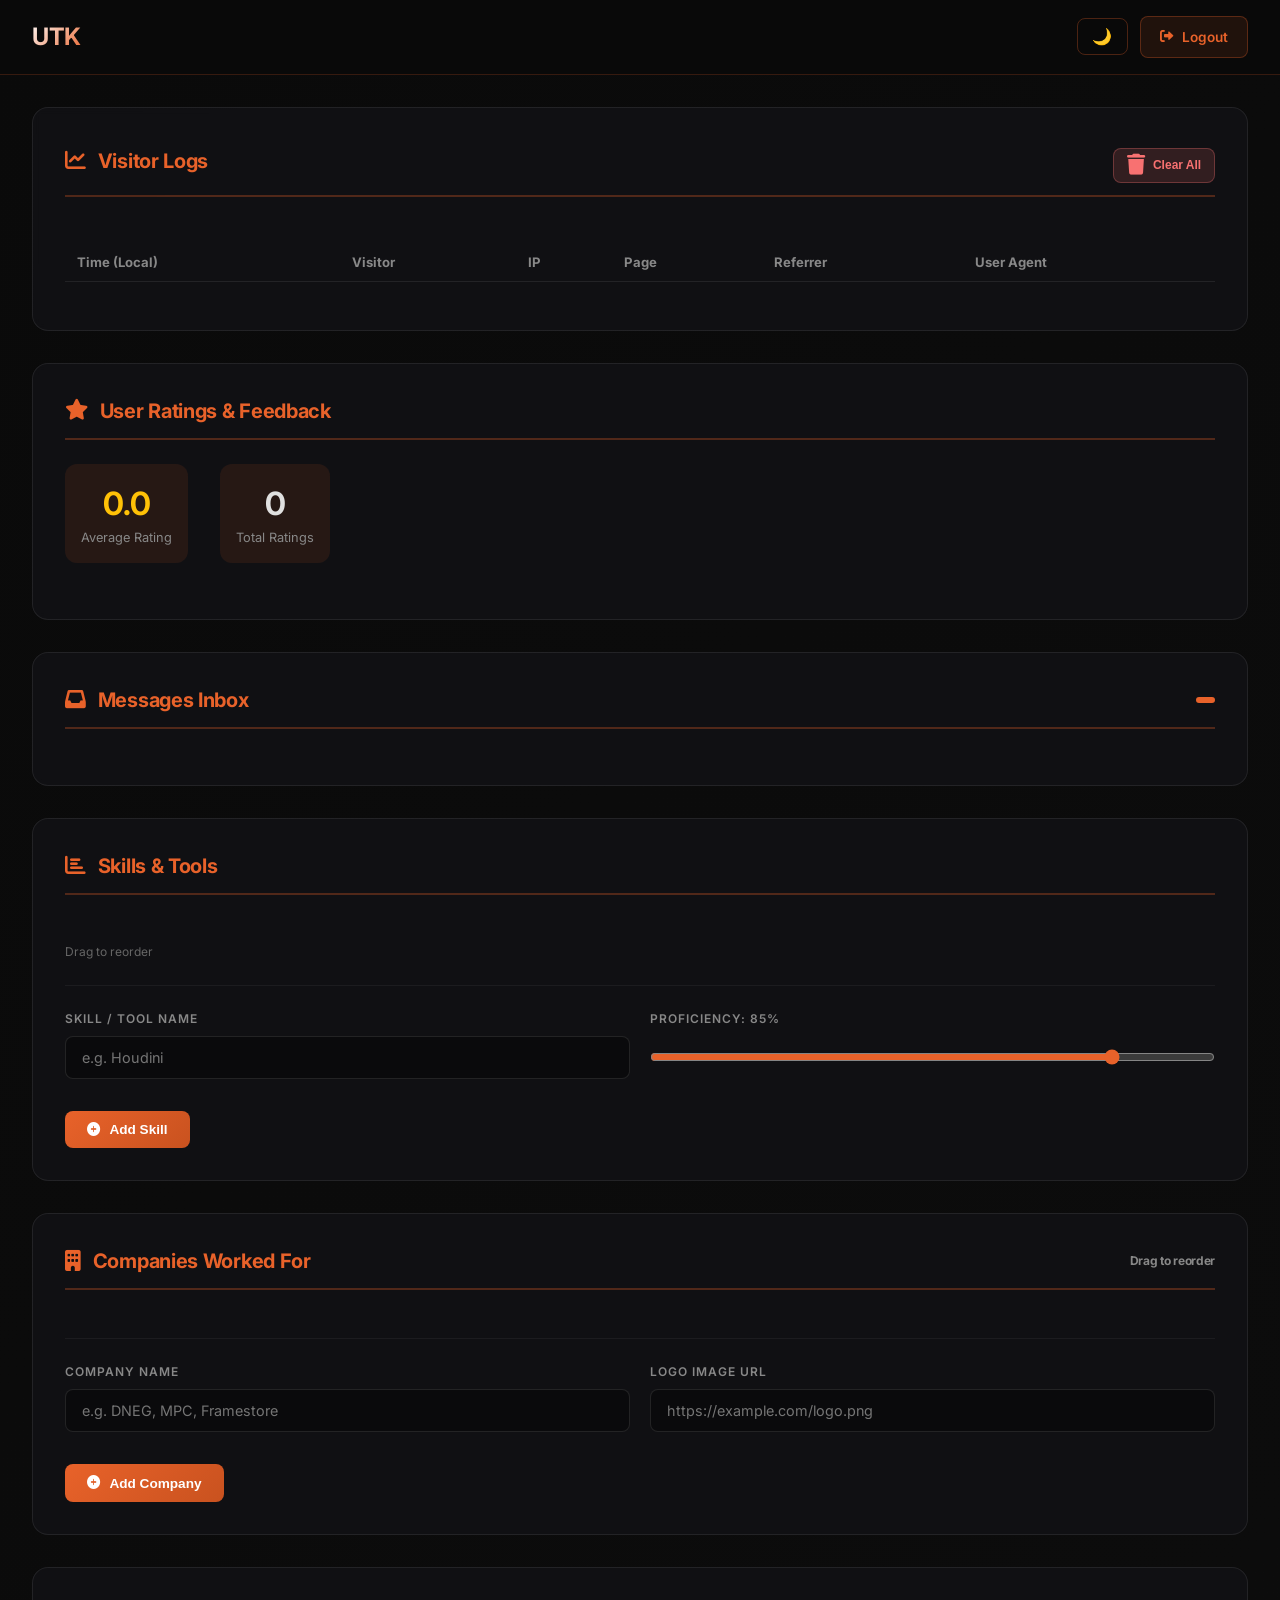
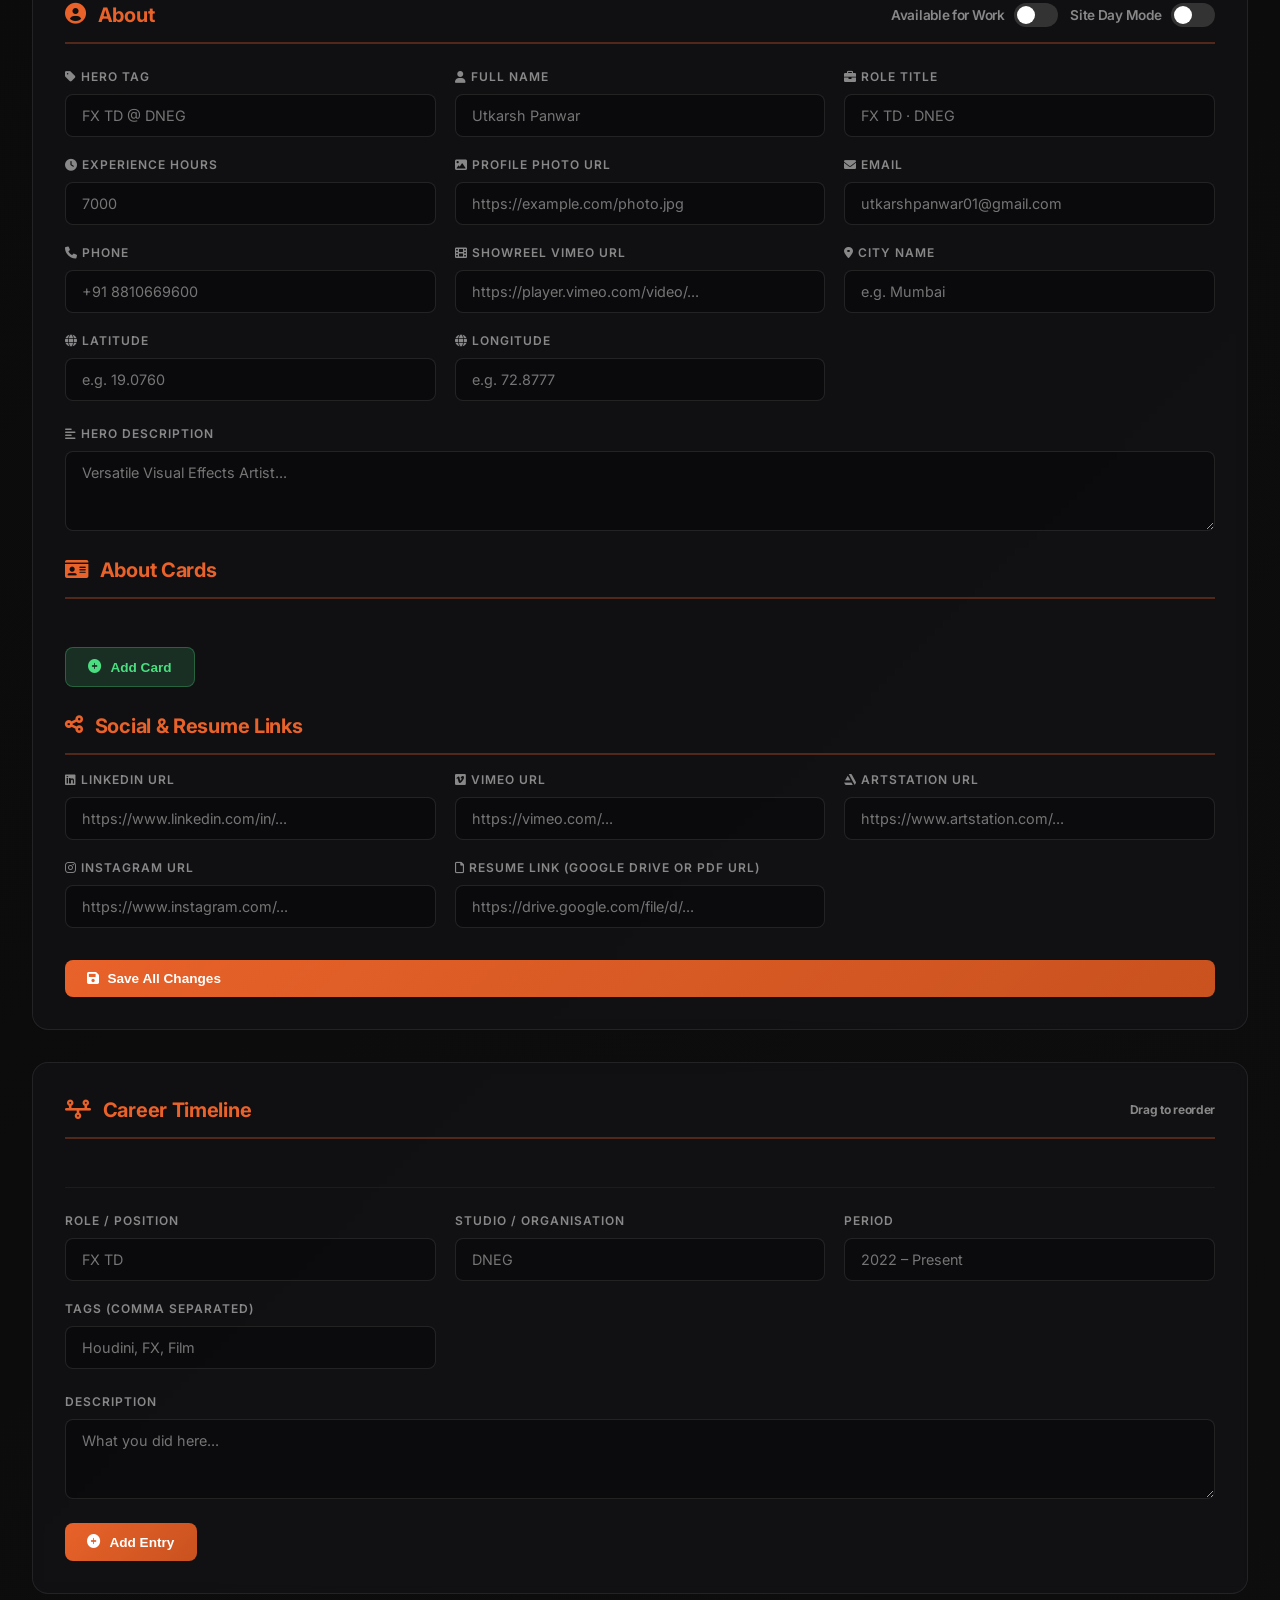
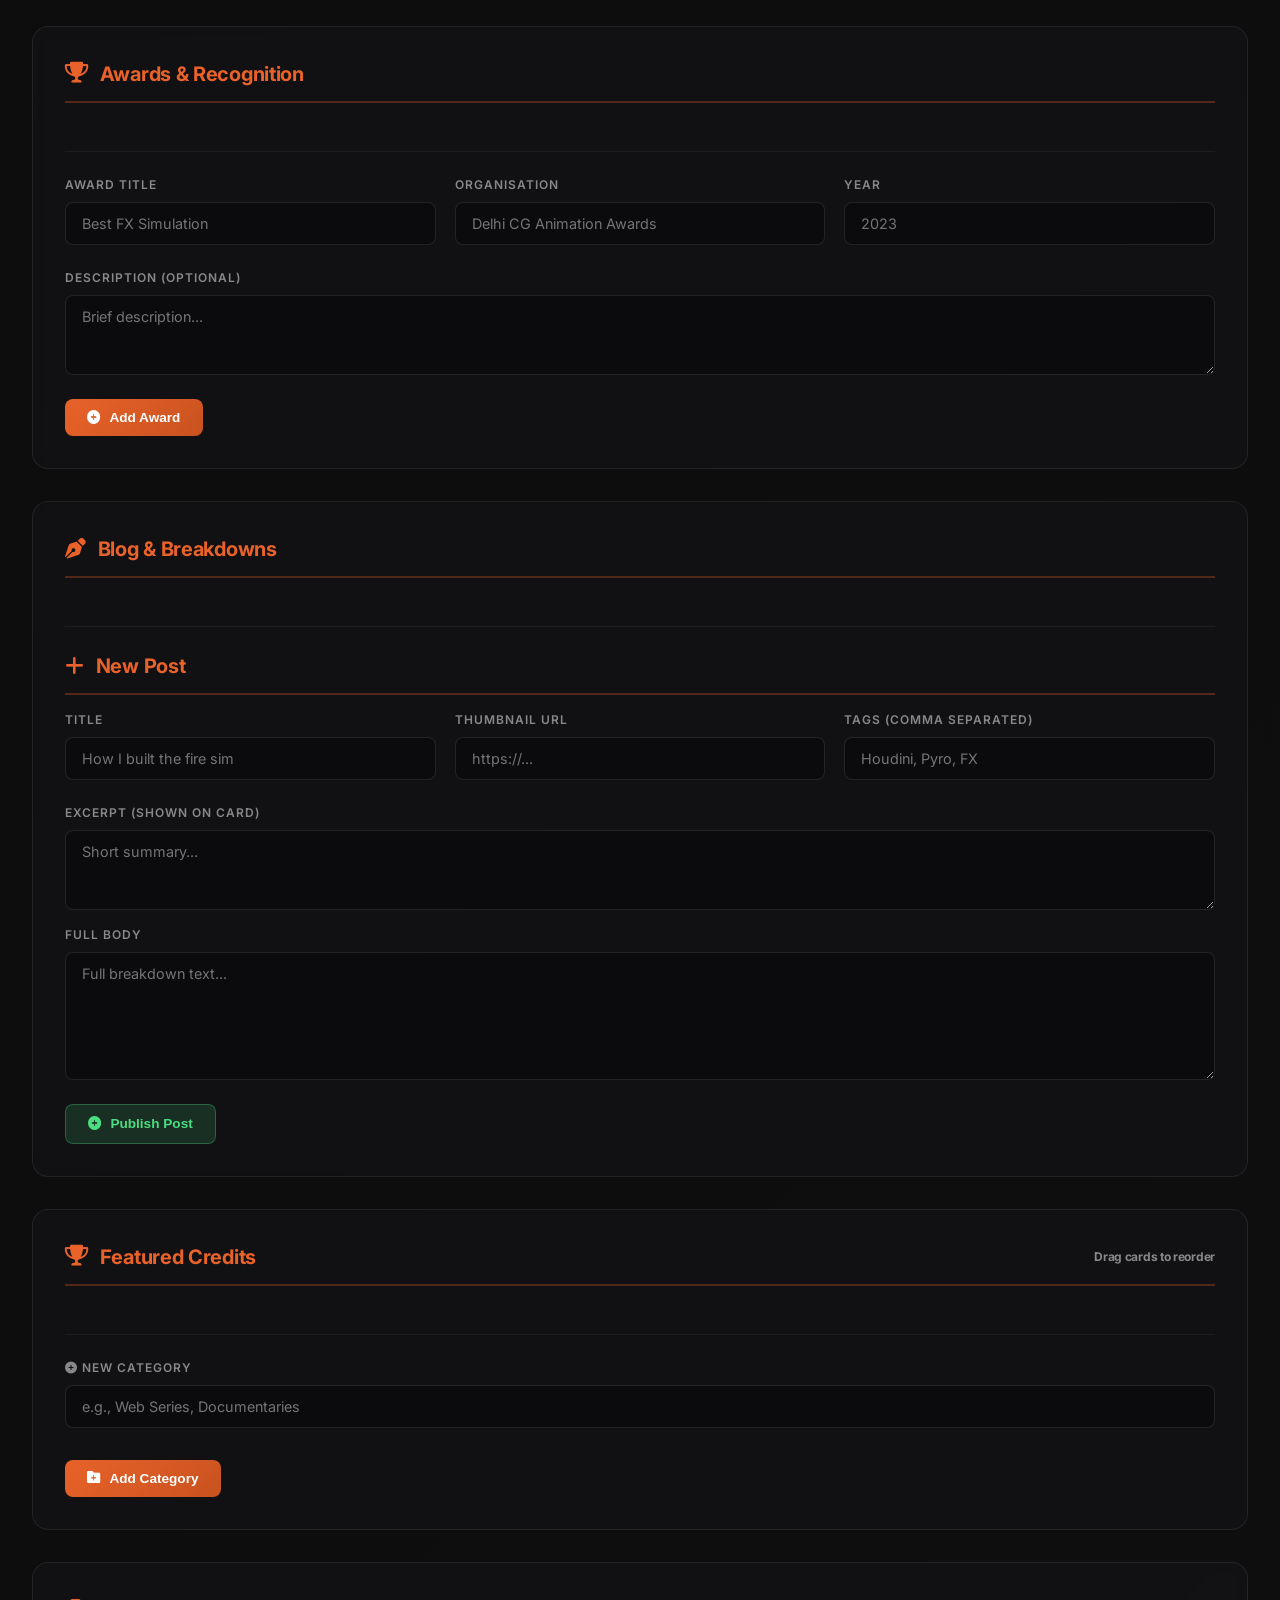
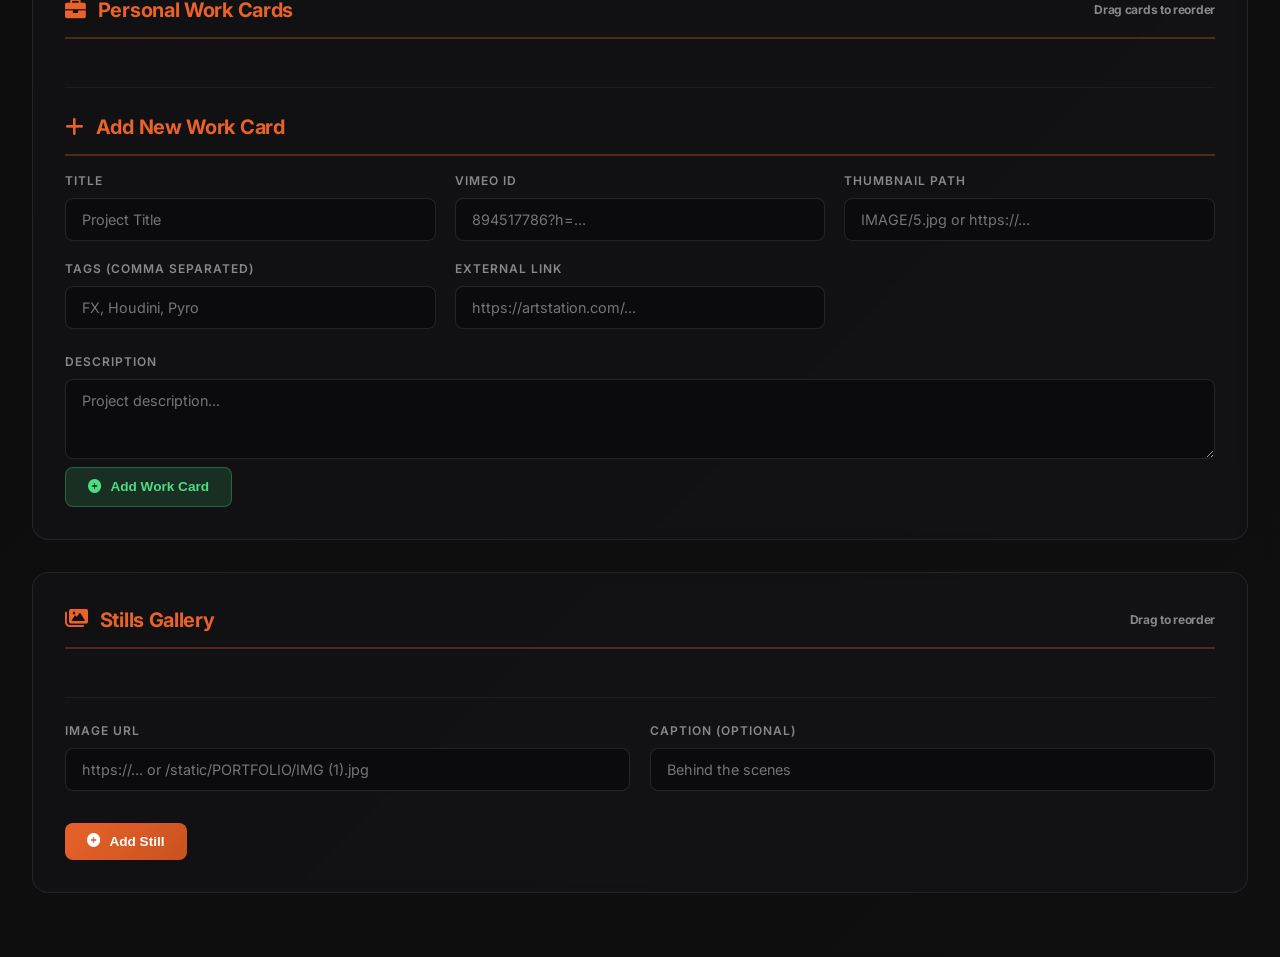
==== commit 39fadaf5: "update" ====
--- a/UTKARSH PANWAR/application/templates/admin.html
+++ b/UTKARSH PANWAR/application/templates/admin.html
@@ -639,6 +639,7 @@
             margin-bottom: 1.5rem;
           "
         ></div>
+        <p style="font-size:0.75rem;color:#666;margin-bottom:0.5rem;">Drag to reorder</p>
         <div class="add-section">
           <div class="form-grid">
             <div class="field">
@@ -800,6 +801,10 @@
             <input id="a-hero_tag" placeholder="FX TD @ DNEG" />
           </div>
           <div class="field">
+            <label><i class="fas fa-user"></i> Full Name</label>
+            <input id="a-name" placeholder="Utkarsh Panwar" />
+          </div>
+          <div class="field">
             <label><i class="fas fa-briefcase"></i> Role Title</label>
             <input id="a-role" placeholder="FX TD · DNEG" />
           </div>
@@ -813,6 +818,18 @@
               id="a-profile_url"
               placeholder="https://example.com/photo.jpg"
             />
+          </div>
+          <div class="field">
+            <label><i class="fas fa-envelope"></i> Email</label>
+            <input id="a-email" placeholder="utkarshpanwar01@gmail.com" />
+          </div>
+          <div class="field">
+            <label><i class="fas fa-phone"></i> Phone</label>
+            <input id="a-phone" placeholder="+91 8810669600" />
+          </div>
+          <div class="field">
+            <label><i class="fas fa-film"></i> Showreel Vimeo URL</label>
+            <input id="a-showreel" placeholder="https://player.vimeo.com/video/..." />
           </div>
           <div class="field">
             <label><i class="fas fa-map-marker-alt"></i> City Name</label>
@@ -852,6 +869,38 @@
             <span>About Cards</span>
           </div>
           <div id="about-cards-wrap" class="cards-grid"></div>
+          <button class="btn btn-success" onclick="addAboutCard()" style="margin-top:1rem;">
+            <i class="fas fa-plus-circle"></i> Add Card
+          </button>
+        </div>
+
+        <div style="margin-top: 1.5rem">
+          <div class="section-title" style="margin-bottom: 1rem">
+            <i class="fas fa-share-alt"></i>
+            <span>Social &amp; Resume Links</span>
+          </div>
+          <div class="form-grid">
+            <div class="field">
+              <label><i class="fa-brands fa-linkedin"></i> LinkedIn URL</label>
+              <input id="a-linkedin" placeholder="https://www.linkedin.com/in/..." />
+            </div>
+            <div class="field">
+              <label><i class="fa-brands fa-vimeo"></i> Vimeo URL</label>
+              <input id="a-vimeo" placeholder="https://vimeo.com/..." />
+            </div>
+            <div class="field">
+              <label><i class="fa-brands fa-artstation"></i> ArtStation URL</label>
+              <input id="a-artstation" placeholder="https://www.artstation.com/..." />
+            </div>
+            <div class="field">
+              <label><i class="fa-brands fa-instagram"></i> Instagram URL</label>
+              <input id="a-instagram" placeholder="https://www.instagram.com/..." />
+            </div>
+            <div class="field">
+              <label><i class="fa-regular fa-file"></i> Resume Link (Google Drive or PDF URL)</label>
+              <input id="a-resume" placeholder="https://drive.google.com/file/d/..." />
+            </div>
+          </div>
         </div>
 
         <div class="field">
@@ -1089,6 +1138,31 @@
         </div>
         <p class="msg" id="work-msg"></p>
       </section>
+      <!-- STILLS SECTION -->
+      <section class="section">
+        <div class="section-title">
+          <i class="fas fa-images"></i>
+          <span>Stills Gallery</span>
+          <span style="font-size: 0.75rem; color: #888; margin-left: auto">Drag to reorder</span>
+        </div>
+        <div id="stills-wrap" class="cards-grid" style="margin-bottom: 1.5rem"></div>
+        <div class="add-section">
+          <div class="form-grid">
+            <div class="field">
+              <label>Image URL</label>
+              <input id="st-url" placeholder="https://... or /static/PORTFOLIO/IMG (1).jpg" />
+            </div>
+            <div class="field">
+              <label>Caption (optional)</label>
+              <input id="st-caption" placeholder="Behind the scenes" />
+            </div>
+          </div>
+          <button class="btn btn-primary" onclick="addStill()">
+            <i class="fas fa-plus-circle"></i> Add Still
+          </button>
+        </div>
+        <p class="msg" id="stills-msg"></p>
+      </section>
     </main>
 
     <script>
@@ -1122,13 +1196,23 @@
         const d = await api("/api/about");
         document.getElementById("a-hero_tag").value = d.hero_tag || "";
         document.getElementById("a-hero_desc").value = d.hero_desc || "";
+        document.getElementById("a-name").value = d.name || "";
         document.getElementById("a-role").value = d.role || "";
         document.getElementById("a-exp_hours").value = d.exp_hours || "";
         document.getElementById("a-profile_url").value = d.profile_url || "";
+        document.getElementById("a-email").value = d.email || "";
+        document.getElementById("a-phone").value = d.phone || "";
+        document.getElementById("a-showreel").value = d.showreel || "";
         const loc = d.location || {};
         document.getElementById("a-loc-city").value = loc.city || "";
         document.getElementById("a-loc-lat").value = loc.lat || "";
         document.getElementById("a-loc-lon").value = loc.lon || "";
+        const s = d.social_links || {};
+        document.getElementById("a-linkedin").value = s.linkedin || "";
+        document.getElementById("a-vimeo").value = s.vimeo || "";
+        document.getElementById("a-artstation").value = s.artstation || "";
+        document.getElementById("a-instagram").value = s.instagram || "";
+        document.getElementById("a-resume").value = s.resume || "";
         aboutCards = d.cards || [];
         renderAboutCards();
       }
@@ -1168,10 +1252,17 @@
         renderAboutCards();
       }
 
+      function addAboutCard() {
+        aboutCards.push({ icon: 'fa-solid fa-star', title: '', text: '' });
+        renderAboutCards();
+        document.getElementById('about-cards-wrap').lastElementChild?.scrollIntoView({ behavior: 'smooth', block: 'nearest' });
+      }
+
       async function saveAbout() {
         const payload = {
           hero_tag: document.getElementById("a-hero_tag").value,
           hero_desc: document.getElementById("a-hero_desc").value,
+          name:     document.getElementById("a-name").value.trim(),
           role: document.getElementById("a-role").value,
           exp_hours:
             parseInt(document.getElementById("a-exp_hours").value) || 0,
@@ -1180,6 +1271,16 @@
             city: document.getElementById("a-loc-city").value.trim(),
             lat: parseFloat(document.getElementById("a-loc-lat").value) || null,
             lon: parseFloat(document.getElementById("a-loc-lon").value) || null,
+          },
+          email:    document.getElementById("a-email").value.trim(),
+          phone:    document.getElementById("a-phone").value.trim(),
+          showreel: document.getElementById("a-showreel").value.trim(),
+          social_links: {
+            linkedin:   document.getElementById("a-linkedin").value.trim(),
+            vimeo:      document.getElementById("a-vimeo").value.trim(),
+            artstation: document.getElementById("a-artstation").value.trim(),
+            instagram:  document.getElementById("a-instagram").value.trim(),
+            resume:     document.getElementById("a-resume").value.trim(),
           },
           cards: aboutCards,
         };
@@ -1293,22 +1394,48 @@
             '<p style="color:#666;font-size:0.85rem;">No awards yet.</p>';
           return;
         }
-        wrap.innerHTML = items
-          .map(
-            (a) => `
-    <div style="display:flex;align-items:flex-start;gap:1rem;background:var(--card-bg);border:1px solid var(--card-border);border-radius:8px;padding:1rem;">
-      <i class="fas fa-trophy" style="color:#e8622a;margin-top:0.2rem;flex-shrink:0;"></i>
-      <div style="flex:1;">
-        <div style="font-weight:700;color:var(--text);">${escapeHtml(a.title)}</div>
-        <div style="font-size:0.8rem;color:#888;margin-top:0.2rem;">${escapeHtml(a.org || "")} ${a.year ? "· " + a.year : ""}</div>
-        ${a.desc ? `<div style="font-size:0.82rem;color:#aaa;margin-top:0.4rem;">${escapeHtml(a.desc)}</div>` : ""}
-      </div>
-      <button class="btn btn-danger" onclick="deleteAward('${a._id}')" style="padding:0.35rem 0.6rem;font-size:0.75rem;margin-top:0;">
-        <i class="fas fa-times"></i>
-      </button>
-    </div>`,
-          )
-          .join("");
+        wrap.innerHTML = '';
+        items.forEach((a) => {
+          const div = document.createElement('div');
+          div.className = 'admin-card';
+          div.id = 'award-' + a._id;
+          div.innerHTML = `
+            <div class="card-header">
+              <span class="card-title"><i class="fas fa-trophy"></i> ${escapeHtml(a.title)}</span>
+              <div style="display:flex;gap:0.5rem;">
+                <button class="btn btn-warning" onclick="toggleAwardEdit('${a._id}')" style="margin-top:0;padding:0.35rem 0.7rem;"><i class="fas fa-edit"></i></button>
+                <button class="btn btn-danger" onclick="deleteAward('${a._id}')" style="margin-top:0;padding:0.35rem 0.6rem;"><i class="fas fa-times"></i></button>
+              </div>
+            </div>
+            <div style="font-size:0.8rem;color:#888;">${escapeHtml(a.org || '')} ${a.year ? '· ' + a.year : ''}</div>
+            ${a.desc ? `<div style="font-size:0.82rem;color:#aaa;margin-top:0.4rem;">${escapeHtml(a.desc)}</div>` : ''}
+            <div id="award-edit-${a._id}" style="display:none;margin-top:1rem;">
+              <div class="form-grid">
+                <div class="field"><label>Title</label><input id="awt-${a._id}" value="${escapeHtml(a.title)}" /></div>
+                <div class="field"><label>Organisation</label><input id="awo-${a._id}" value="${escapeHtml(a.org || '')}" /></div>
+                <div class="field"><label>Year</label><input id="awy-${a._id}" value="${escapeHtml(a.year || '')}" /></div>
+              </div>
+              <div class="field" style="margin-bottom:0.75rem;"><label>Description</label><textarea id="awd-${a._id}" rows="2">${escapeHtml(a.desc || '')}</textarea></div>
+              <button class="btn btn-primary" onclick="updateAward('${a._id}')" style="margin-top:0;"><i class="fas fa-save"></i> Save</button>
+            </div>`;
+          wrap.appendChild(div);
+        });
+      }
+
+      function toggleAwardEdit(id) {
+        const el = document.getElementById('award-edit-' + id);
+        el.style.display = el.style.display === 'none' ? 'block' : 'none';
+      }
+
+      async function updateAward(id) {
+        const r = await api(`/api/admin/awards/${id}`, 'PUT', {
+          title: document.getElementById('awt-' + id).value,
+          org:   document.getElementById('awo-' + id).value,
+          year:  document.getElementById('awy-' + id).value,
+          desc:  document.getElementById('awd-' + id).value,
+        });
+        showMsg('awards-msg', r.error ? '\u274c ' + r.error : '\u2705 Award updated', !!r.error);
+        if (!r.error) loadAwards();
       }
 
       async function addAward() {
@@ -1539,10 +1666,11 @@
         let videosHtml = (cat.videos || [])
           .map(
             (v, i) => `
-    <div class="video-row">
+    <div class="video-row" draggable="true" data-vidx="${i}" style="cursor:grab;">
+      <i class="fas fa-grip-vertical" style="color:#555;flex-shrink:0;cursor:grab;"></i>
       <input value="${escapeHtml(v.embed)}" placeholder="Embed URL" id="ve-${cat._id}-${i}" />
       <input value="${escapeHtml(v.caption)}" placeholder="Caption" id="vc-${cat._id}-${i}" />
-      <button class="btn btn-danger" onclick="deleteVideo('${cat._id}',${i})" style="padding: 0.5rem;">
+      <button class="btn btn-danger" onclick="deleteVideo('${cat._id}',${i})" style="padding: 0.5rem;margin-top:0;">
         <i class="fas fa-times"></i>
       </button>
     </div>
@@ -1567,12 +1695,51 @@
     <div class="video-row" style="margin-top: 1rem;">
       <input id="ne-${cat._id}" placeholder="New embed URL" />
       <input id="nc-${cat._id}" placeholder="Caption" />
-      <button class="btn btn-success" onclick="addVideo('${cat._id}')" style="white-space: nowrap;">
+      <button class="btn btn-success" onclick="addVideo('${cat._id}')" style="white-space: nowrap;margin-top:0;">
         <i class="fas fa-plus"></i> Add Video
       </button>
     </div>
   `;
+        // attach drag-to-reorder on the videos container after innerHTML is set
+        setTimeout(() => enableVideoDrag(cat._id), 0);
         return div;
+      }
+
+      function enableVideoDrag(catId) {
+        const container = document.getElementById('videos-' + catId);
+        if (!container) return;
+        let dragged = null;
+        container.addEventListener('dragstart', (e) => {
+          dragged = e.target.closest('[data-vidx]');
+          setTimeout(() => dragged && (dragged.style.opacity = '0.4'), 0);
+          e.stopPropagation(); // prevent category card drag from firing
+        });
+        container.addEventListener('dragend', (e) => {
+          if (dragged) dragged.style.opacity = '1';
+          dragged = null;
+          saveVideoOrder(catId);
+        });
+        container.addEventListener('dragover', (e) => {
+          e.preventDefault();
+          e.stopPropagation();
+          const target = e.target.closest('[data-vidx]');
+          if (target && target !== dragged) {
+            const rect = target.getBoundingClientRect();
+            const after = e.clientY > rect.top + rect.height / 2;
+            container.insertBefore(dragged, after ? target.nextSibling : target);
+          }
+        });
+      }
+
+      async function saveVideoOrder(catId) {
+        const container = document.getElementById('videos-' + catId);
+        if (!container) return;
+        const order = [...container.querySelectorAll('[data-vidx]')].map((el) =>
+          parseInt(el.dataset.vidx)
+        );
+        await api(`/api/admin/credits/${catId}/videos/reorder`, 'POST', { order });
+        showMsg('credits-msg', '✅ Video order saved');
+        loadCredits();
       }
 
       function escapeHtml(str) {
@@ -1895,21 +2062,25 @@
             '<p style="color:#666;font-size:0.85rem;">No skills yet.</p>';
           return;
         }
-        wrap.innerHTML = skills
-          .map(
-            (s) => `
-    <div style="display:flex;align-items:center;gap:0.75rem;background:rgba(15,15,20,0.8);border:1px solid rgba(255,255,255,0.08);border-radius:8px;padding:0.75rem 1rem;">
-      <span style="flex:1;font-size:0.9rem;color:#fff;font-weight:600;">${escapeHtml(s.name)}</span>
-      <div style="flex:2;height:4px;background:rgba(255,255,255,0.07);border-radius:2px;overflow:hidden;">
-        <div style="width:${s.level}%;height:100%;background:linear-gradient(90deg,#e8622a,#ff9a5c);border-radius:2px;"></div>
-      </div>
-      <span style="font-size:0.85rem;color:#e8622a;font-weight:700;width:36px;text-align:right;">${s.level}%</span>
-      <button class="btn btn-danger" onclick="deleteSkill('${s._id}')" style="padding:0.35rem 0.6rem;font-size:0.75rem;">
-        <i class="fas fa-times"></i>
-      </button>
-    </div>`,
-          )
-          .join("");
+        wrap.innerHTML = '';
+        skills.forEach((s) => {
+          const div = document.createElement('div');
+          div.setAttribute('draggable', 'true');
+          div.dataset.id = s._id;
+          div.style.cssText = 'display:flex;align-items:center;gap:0.75rem;background:rgba(15,15,20,0.8);border:1px solid rgba(255,255,255,0.08);border-radius:8px;padding:0.75rem 1rem;cursor:grab;';
+          div.innerHTML = `
+            <i class="fas fa-grip-vertical" style="color:#555;flex-shrink:0;"></i>
+            <span style="flex:1;font-size:0.9rem;color:#fff;font-weight:600;">${escapeHtml(s.name)}</span>
+            <div style="flex:2;height:4px;background:rgba(255,255,255,0.07);border-radius:2px;overflow:hidden;">
+              <div style="width:${s.level}%;height:100%;background:linear-gradient(90deg,#e8622a,#ff9a5c);border-radius:2px;"></div>
+            </div>
+            <span style="font-size:0.85rem;color:#e8622a;font-weight:700;width:36px;text-align:right;">${s.level}%</span>
+            <button class="btn btn-danger" onclick="deleteSkill('${s._id}')" style="padding:0.35rem 0.6rem;font-size:0.75rem;margin-top:0;">
+              <i class="fas fa-times"></i>
+            </button>`;
+          wrap.appendChild(div);
+        });
+        enableDrag('skills-wrap', '/api/admin/skills/reorder');
       }
 
       async function addSkill() {
@@ -2083,6 +2254,66 @@
         loadRatingsAdmin();
       }
 
+      // STILLS
+      async function loadStills() {
+        const items = await api('/api/stills');
+        const wrap = document.getElementById('stills-wrap');
+        if (!items.length) {
+          wrap.innerHTML = '<p style="color:#666;font-size:0.85rem;">No stills yet.</p>';
+          return;
+        }
+        wrap.innerHTML = '';
+        items.forEach((s) => {
+          const div = document.createElement('div');
+          div.className = 'admin-card';
+          div.id = 'still-' + s._id;
+          div.setAttribute('draggable', 'true');
+          div.dataset.id = s._id;
+          div.innerHTML = `
+            <div class="card-header">
+              <span class="card-title"><i class="fas fa-grip-vertical" style="color:#555;margin-right:0.5rem;cursor:grab;"></i><i class="fas fa-image"></i></span>
+              <button class="btn btn-danger" onclick="deleteStill('${s._id}')" style="margin-top:0;"><i class="fas fa-trash"></i></button>
+            </div>
+            <img src="${escapeHtml(s.url)}" style="width:100%;height:120px;object-fit:cover;border-radius:6px;margin-bottom:0.75rem;" onerror="this.style.display='none'" />
+            <div class="field" style="margin-bottom:0.5rem;"><label>Image URL</label><input id="stu-${s._id}" value="${escapeHtml(s.url)}" /></div>
+            <div class="field" style="margin-bottom:0.75rem;"><label>Caption</label><input id="stc-${s._id}" value="${escapeHtml(s.caption || '')}" /></div>
+            <button class="btn btn-primary" onclick="updateStill('${s._id}')" style="margin-top:0;"><i class="fas fa-save"></i> Save</button>
+          `;
+          wrap.appendChild(div);
+        });
+        enableDrag('stills-wrap', '/api/admin/stills/reorder');
+      }
+
+      async function addStill() {
+        const url = document.getElementById('st-url').value.trim();
+        if (!url) return showMsg('stills-msg', 'Image URL required', true);
+        const r = await api('/api/admin/stills', 'POST', {
+          url,
+          caption: document.getElementById('st-caption').value.trim(),
+        });
+        if (r.error) return showMsg('stills-msg', r.error, true);
+        document.getElementById('st-url').value = '';
+        document.getElementById('st-caption').value = '';
+        showMsg('stills-msg', '✅ Still added');
+        loadStills();
+      }
+
+      async function updateStill(id) {
+        const r = await api(`/api/admin/stills/${id}`, 'PUT', {
+          url:     document.getElementById('stu-' + id).value.trim(),
+          caption: document.getElementById('stc-' + id).value.trim(),
+        });
+        showMsg('stills-msg', r.error ? '❌ ' + r.error : '✅ Still updated', !!r.error);
+        if (!r.error) loadStills();
+      }
+
+      async function deleteStill(id) {
+        if (!confirm('Delete this still?')) return;
+        await api(`/api/admin/stills/${id}`, 'DELETE');
+        document.getElementById('still-' + id)?.remove();
+        showMsg('stills-msg', '✅ Still deleted');
+      }
+
       // Initialize — must be last, after all functions are defined
       loadAbout();
       loadRatingsAdmin();
@@ -2097,6 +2328,7 @@
       loadInbox();
       loadVisitStats();
       loadVisits();
+      loadStills();
     </script>
   </body>
 </html>
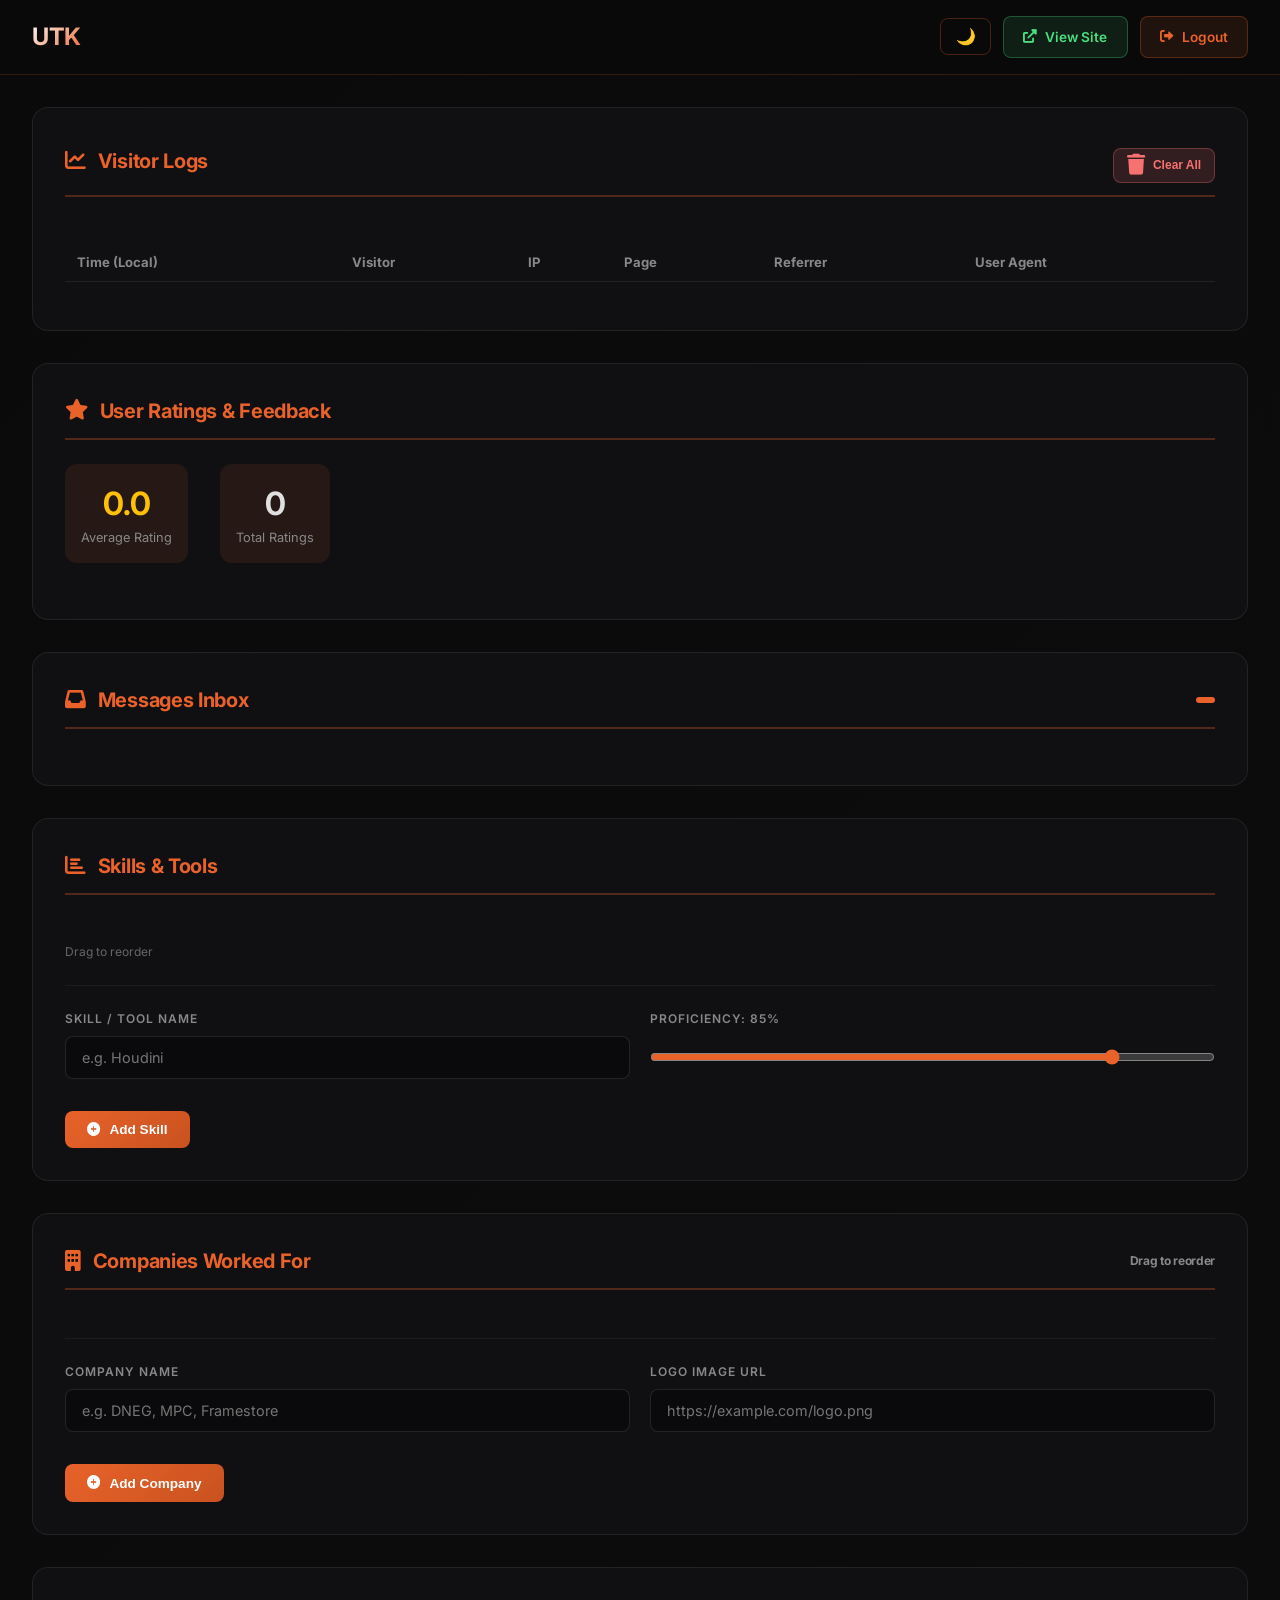
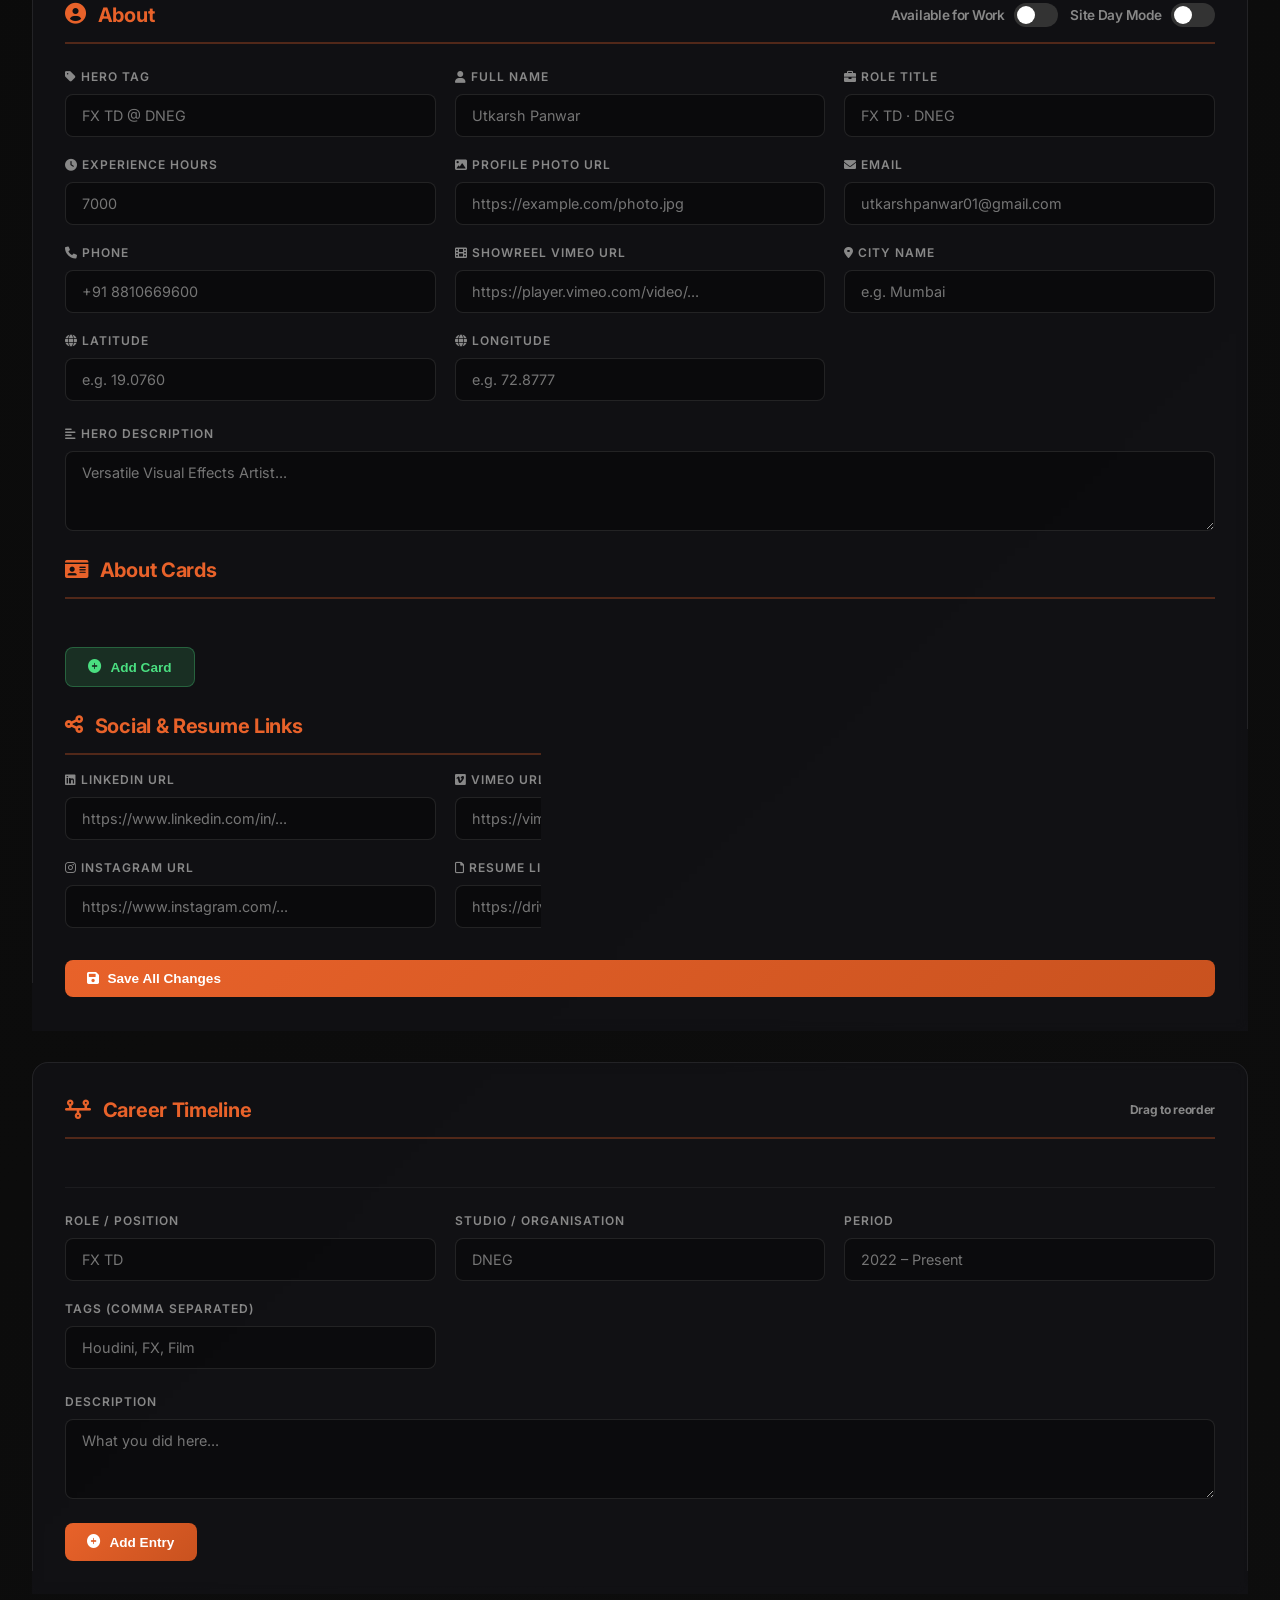
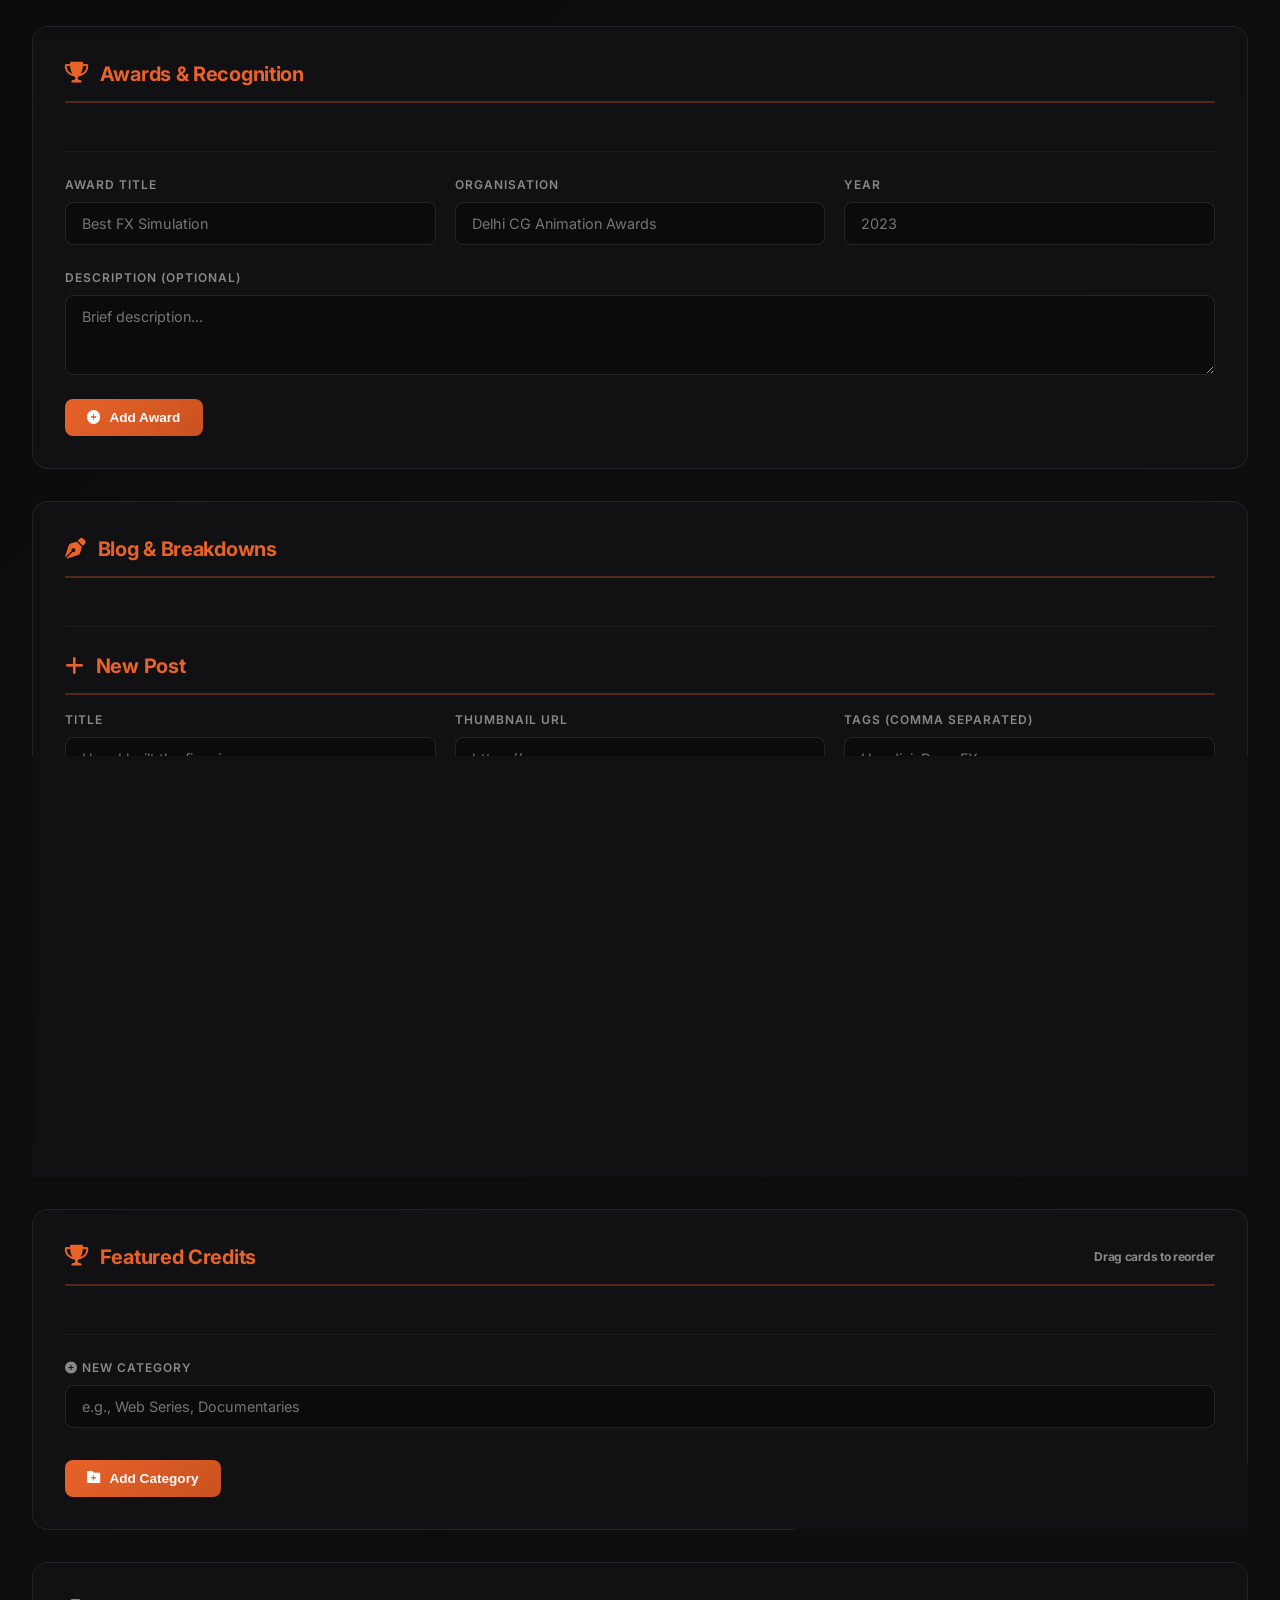
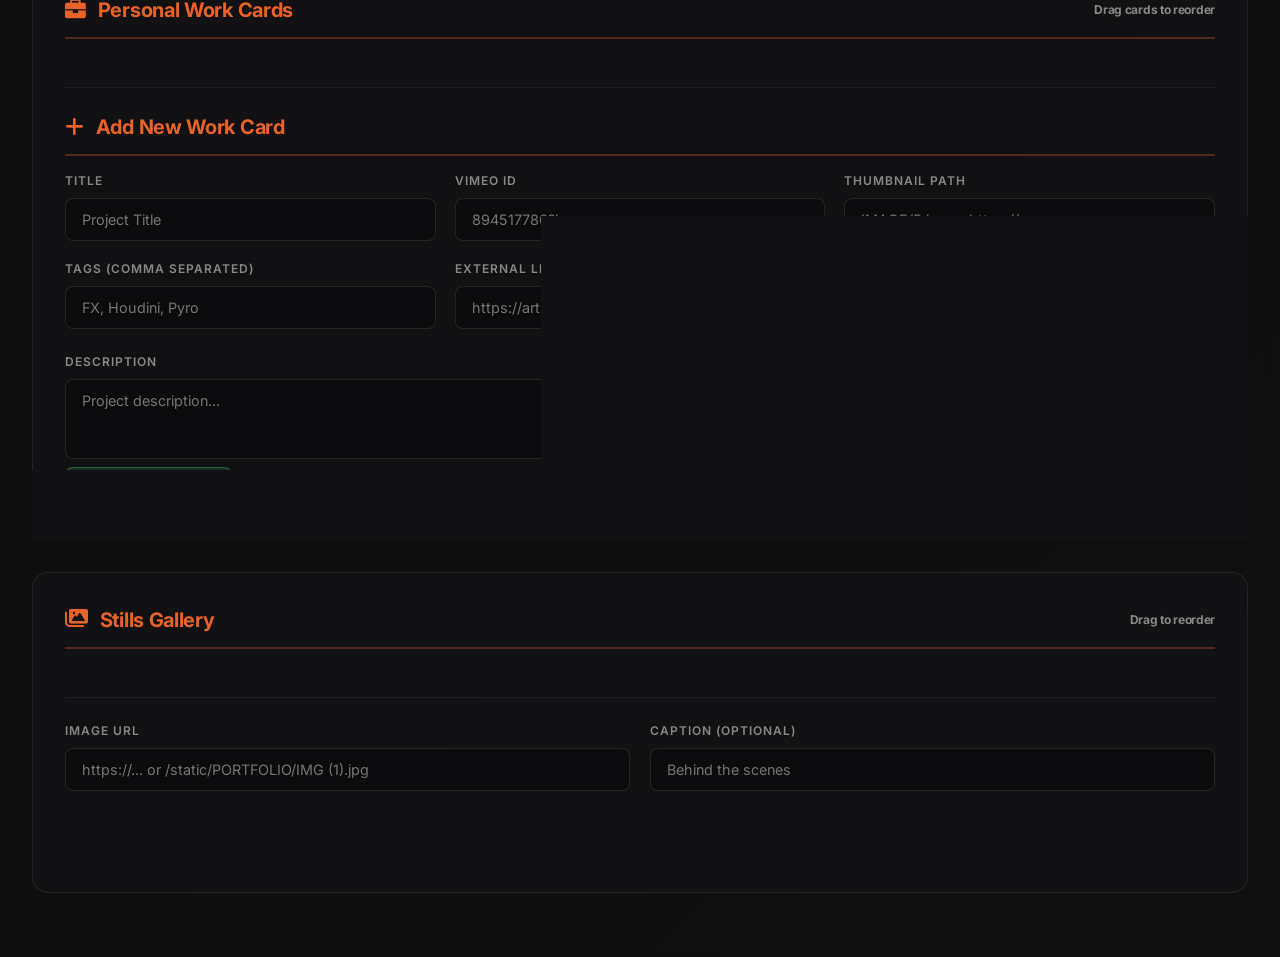
==== commit 8f7b5559: "update" ====
--- a/UTKARSH PANWAR/application/templates/admin.html
+++ b/UTKARSH PANWAR/application/templates/admin.html
@@ -481,6 +481,10 @@
         >
           🌙
         </button>
+        <a href="/" target="_blank" rel="noopener noreferrer" class="logout-btn" style="background: rgba(74,222,128,0.1); border-color: rgba(74,222,128,0.3); color: #4ade80;">
+          <i class="fas fa-external-link-alt"></i>
+          View Site
+        </a>
         <a href="/logout" class="logout-btn">
           <i class="fas fa-sign-out-alt"></i>
           Logout
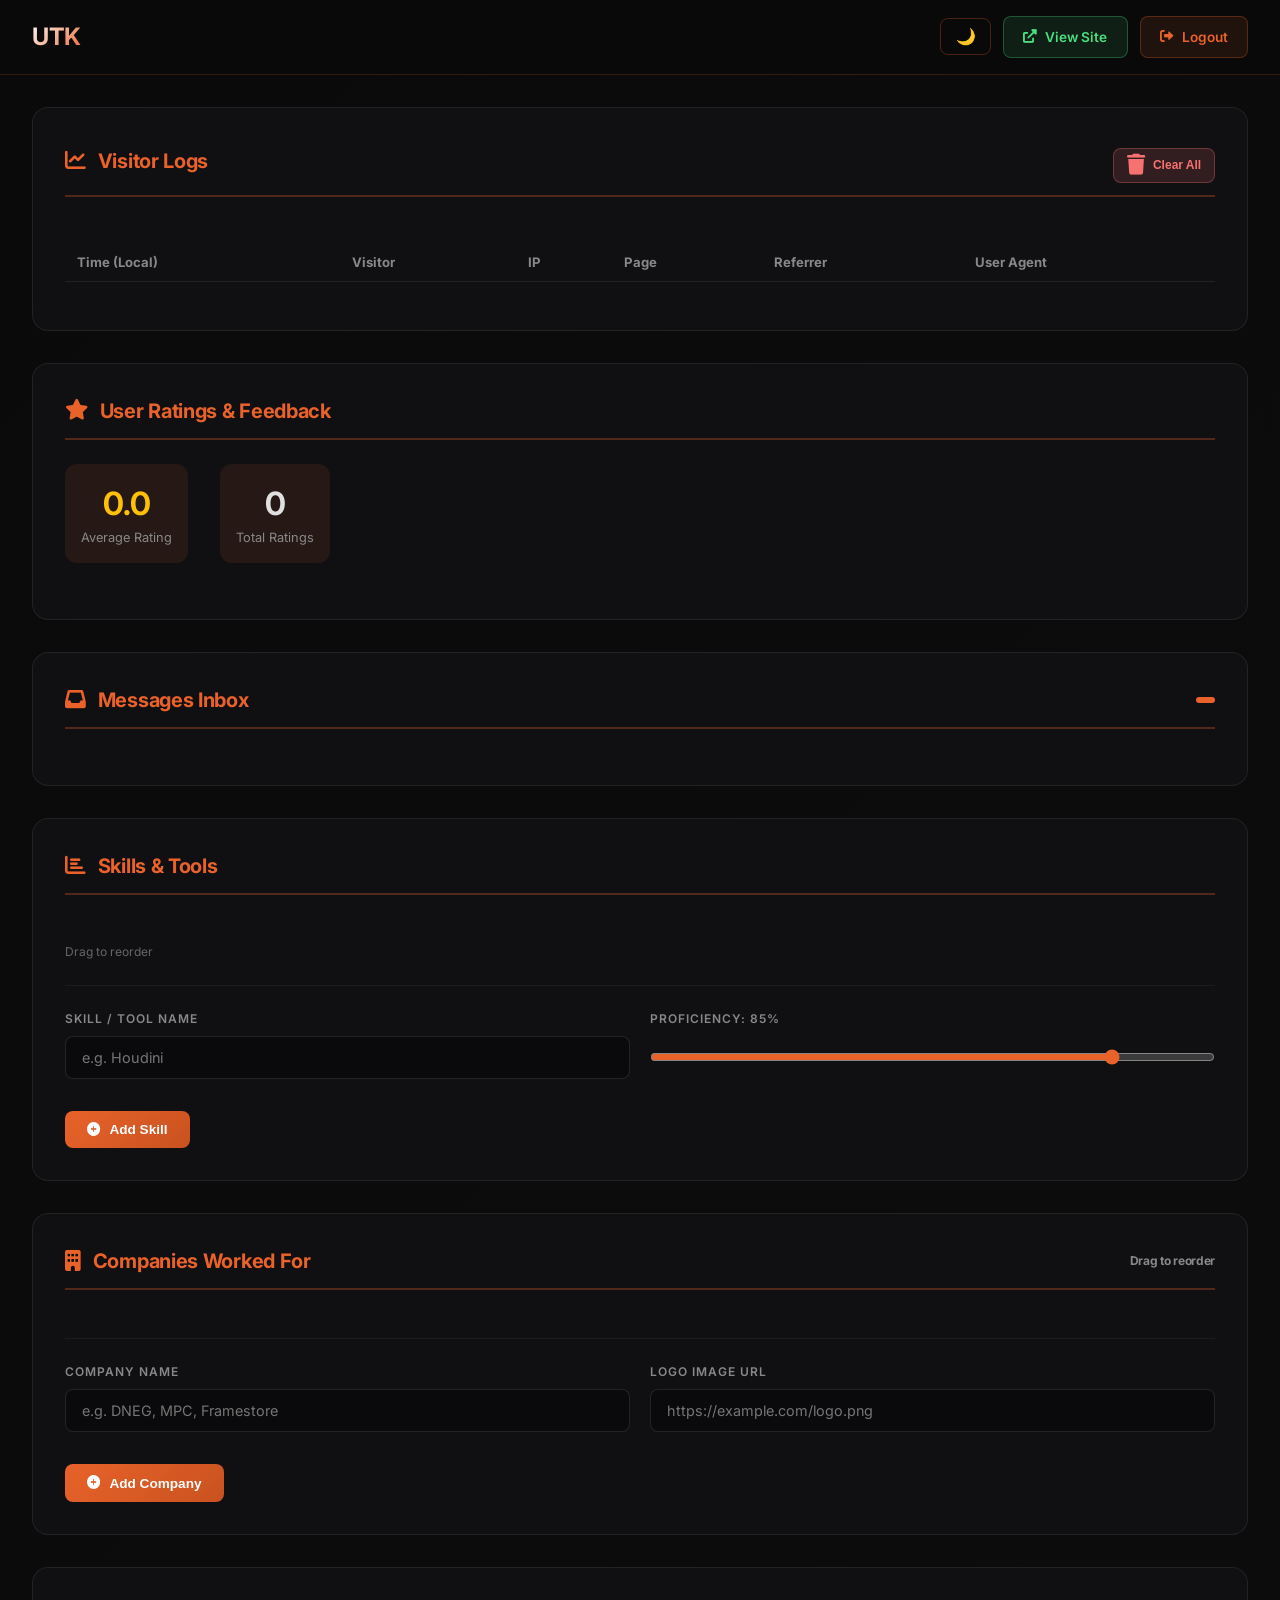
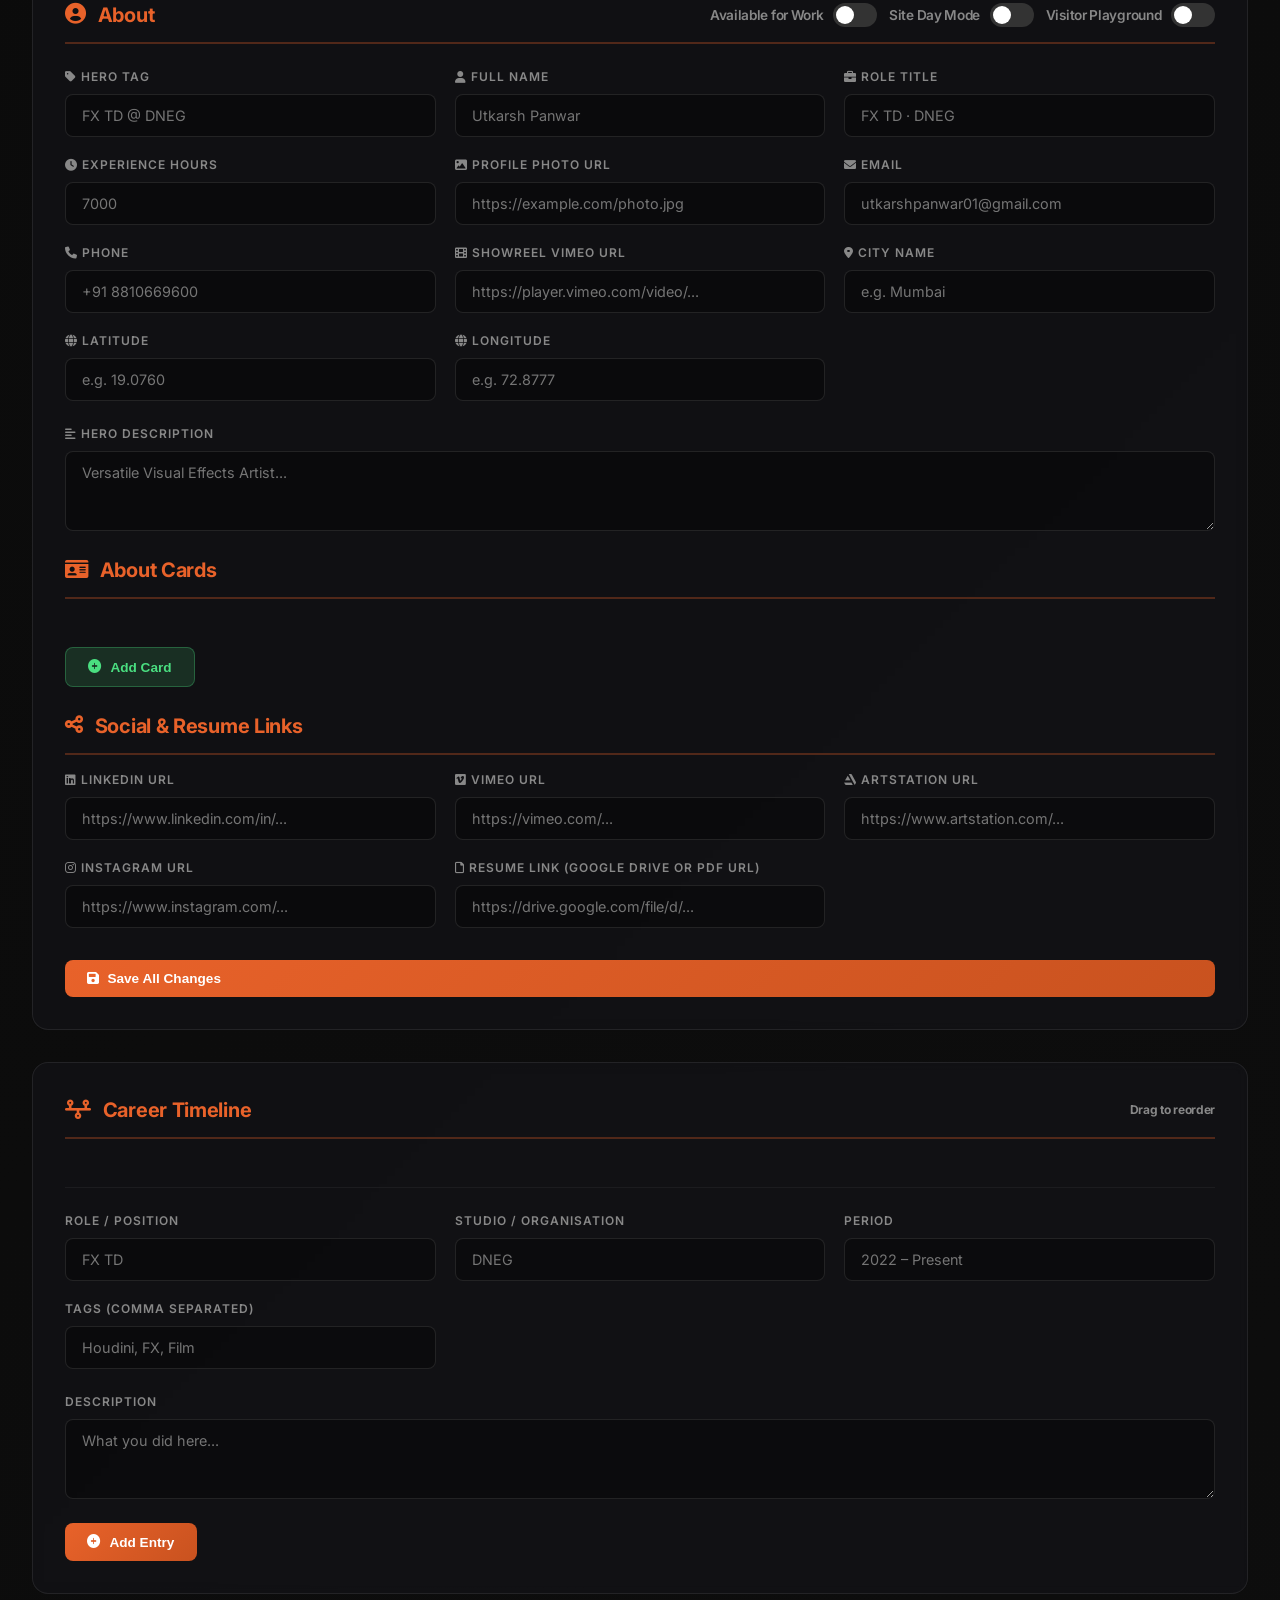
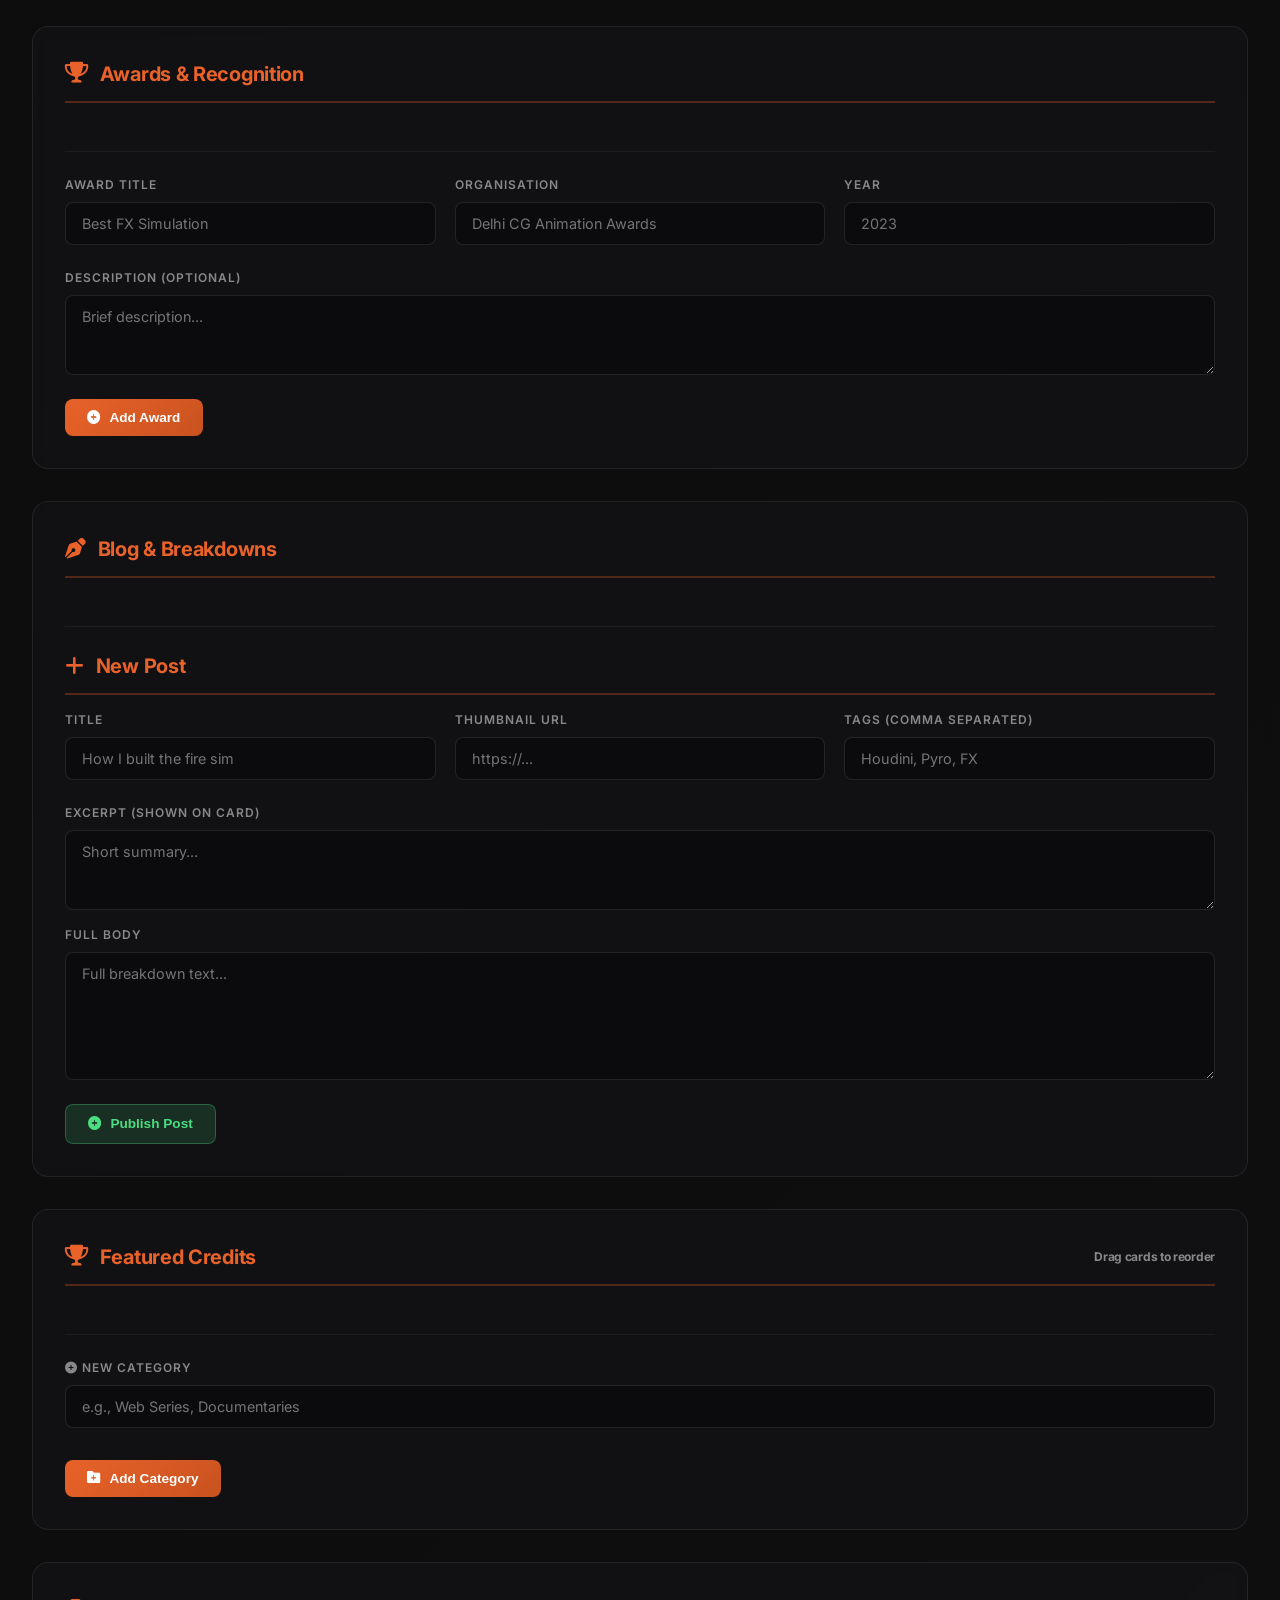
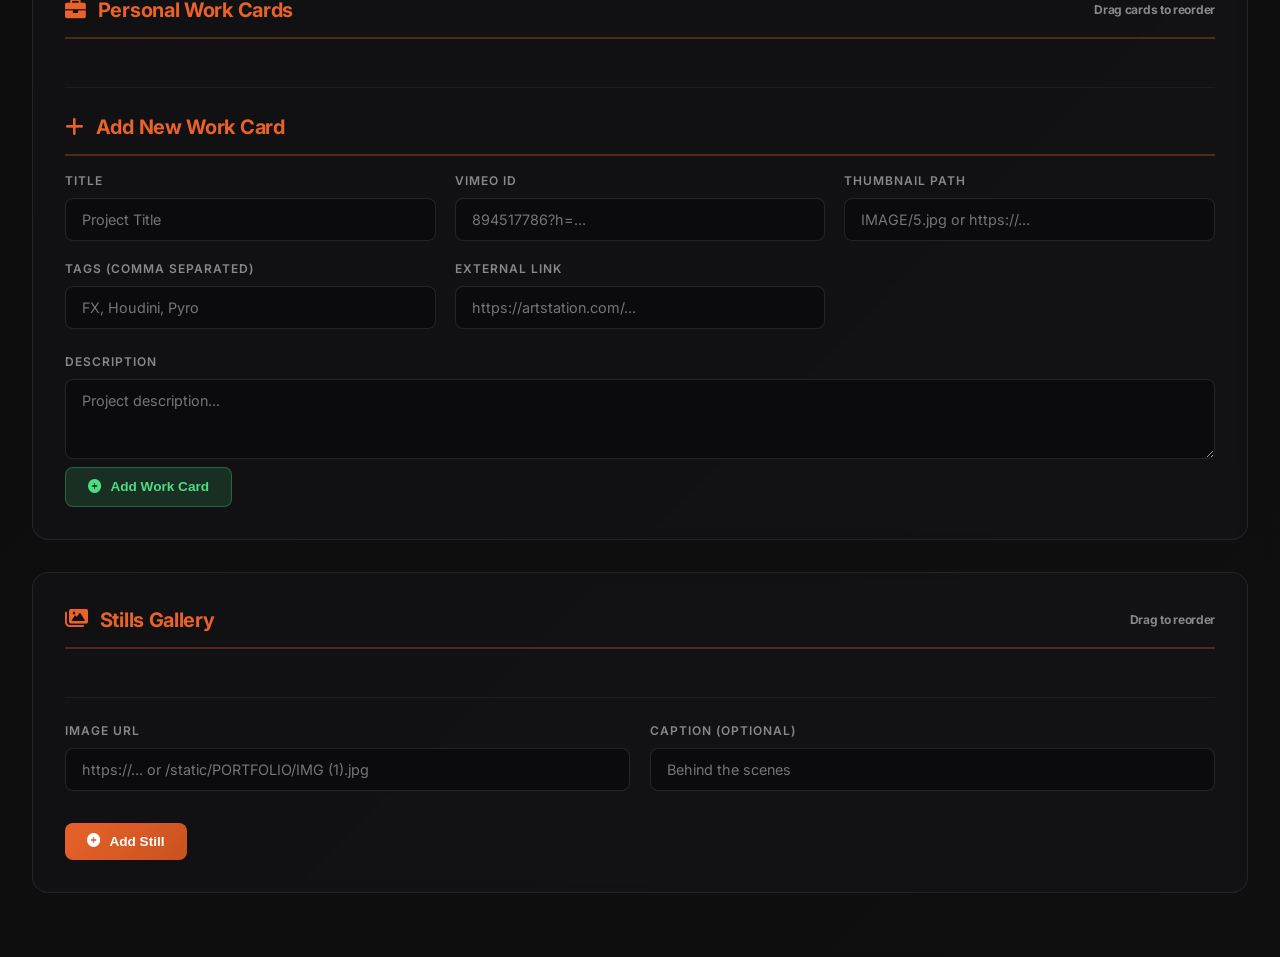
==== commit 9276de93: "update" ====
--- a/UTKARSH PANWAR/application/templates/admin.html
+++ b/UTKARSH PANWAR/application/templates/admin.html
@@ -798,6 +798,46 @@
               ></div>
             </div>
           </label>
+          <label
+            style="
+              display: flex;
+              align-items: center;
+              gap: 0.6rem;
+              cursor: pointer;
+              font-size: 0.85rem;
+              font-weight: 600;
+            "
+          >
+            <span style="color: #888">Visitor Playground</span>
+            <div
+              id="playground-toggle"
+              onclick="togglePlayground()"
+              style="
+                width: 44px;
+                height: 24px;
+                border-radius: 100px;
+                background: #333;
+                position: relative;
+                cursor: pointer;
+                transition: background 0.3s;
+                flex-shrink: 0;
+              "
+            >
+              <div
+                id="playground-knob"
+                style="
+                  width: 18px;
+                  height: 18px;
+                  border-radius: 50%;
+                  background: #fff;
+                  position: absolute;
+                  top: 3px;
+                  left: 3px;
+                  transition: transform 0.3s;
+                "
+              ></div>
+            </div>
+          </label>
         </div>
         <div class="form-grid">
           <div class="field">
@@ -2027,12 +2067,17 @@
         const st = document.getElementById("theme-site-toggle");
         const sk = document.getElementById("theme-site-knob");
         st.style.background = siteThemeDay ? "#e8622a" : "#333";
-        sk.style.transform = siteThemeDay
-          ? "translateX(20px)"
-          : "translateX(0)";
+        sk.style.transform = siteThemeDay ? "translateX(20px)" : "translateX(0)";
+
+        playgroundState = !!d.playground;
+        const pt = document.getElementById("playground-toggle");
+        const pk = document.getElementById("playground-knob");
+        pt.style.background = playgroundState ? "#a855f7" : "#333";
+        pk.style.transform  = playgroundState ? "translateX(20px)" : "translateX(0)";
       }
 
       let siteThemeDay = false;
+      let playgroundState = false;
 
       async function toggleSiteTheme() {
         siteThemeDay = !siteThemeDay;
@@ -2040,9 +2085,16 @@
         const st = document.getElementById("theme-site-toggle");
         const sk = document.getElementById("theme-site-knob");
         st.style.background = siteThemeDay ? "#e8622a" : "#333";
-        sk.style.transform = siteThemeDay
-          ? "translateX(20px)"
-          : "translateX(0)";
+        sk.style.transform = siteThemeDay ? "translateX(20px)" : "translateX(0)";
+      }
+
+      async function togglePlayground() {
+        playgroundState = !playgroundState;
+        await api("/api/admin/about", "POST", { playground: playgroundState });
+        const toggle = document.getElementById("playground-toggle");
+        const knob   = document.getElementById("playground-knob");
+        toggle.style.background = playgroundState ? "#a855f7" : "#333";
+        knob.style.transform    = playgroundState ? "translateX(20px)" : "translateX(0)";
       }
 
       async function toggleAvailable() {
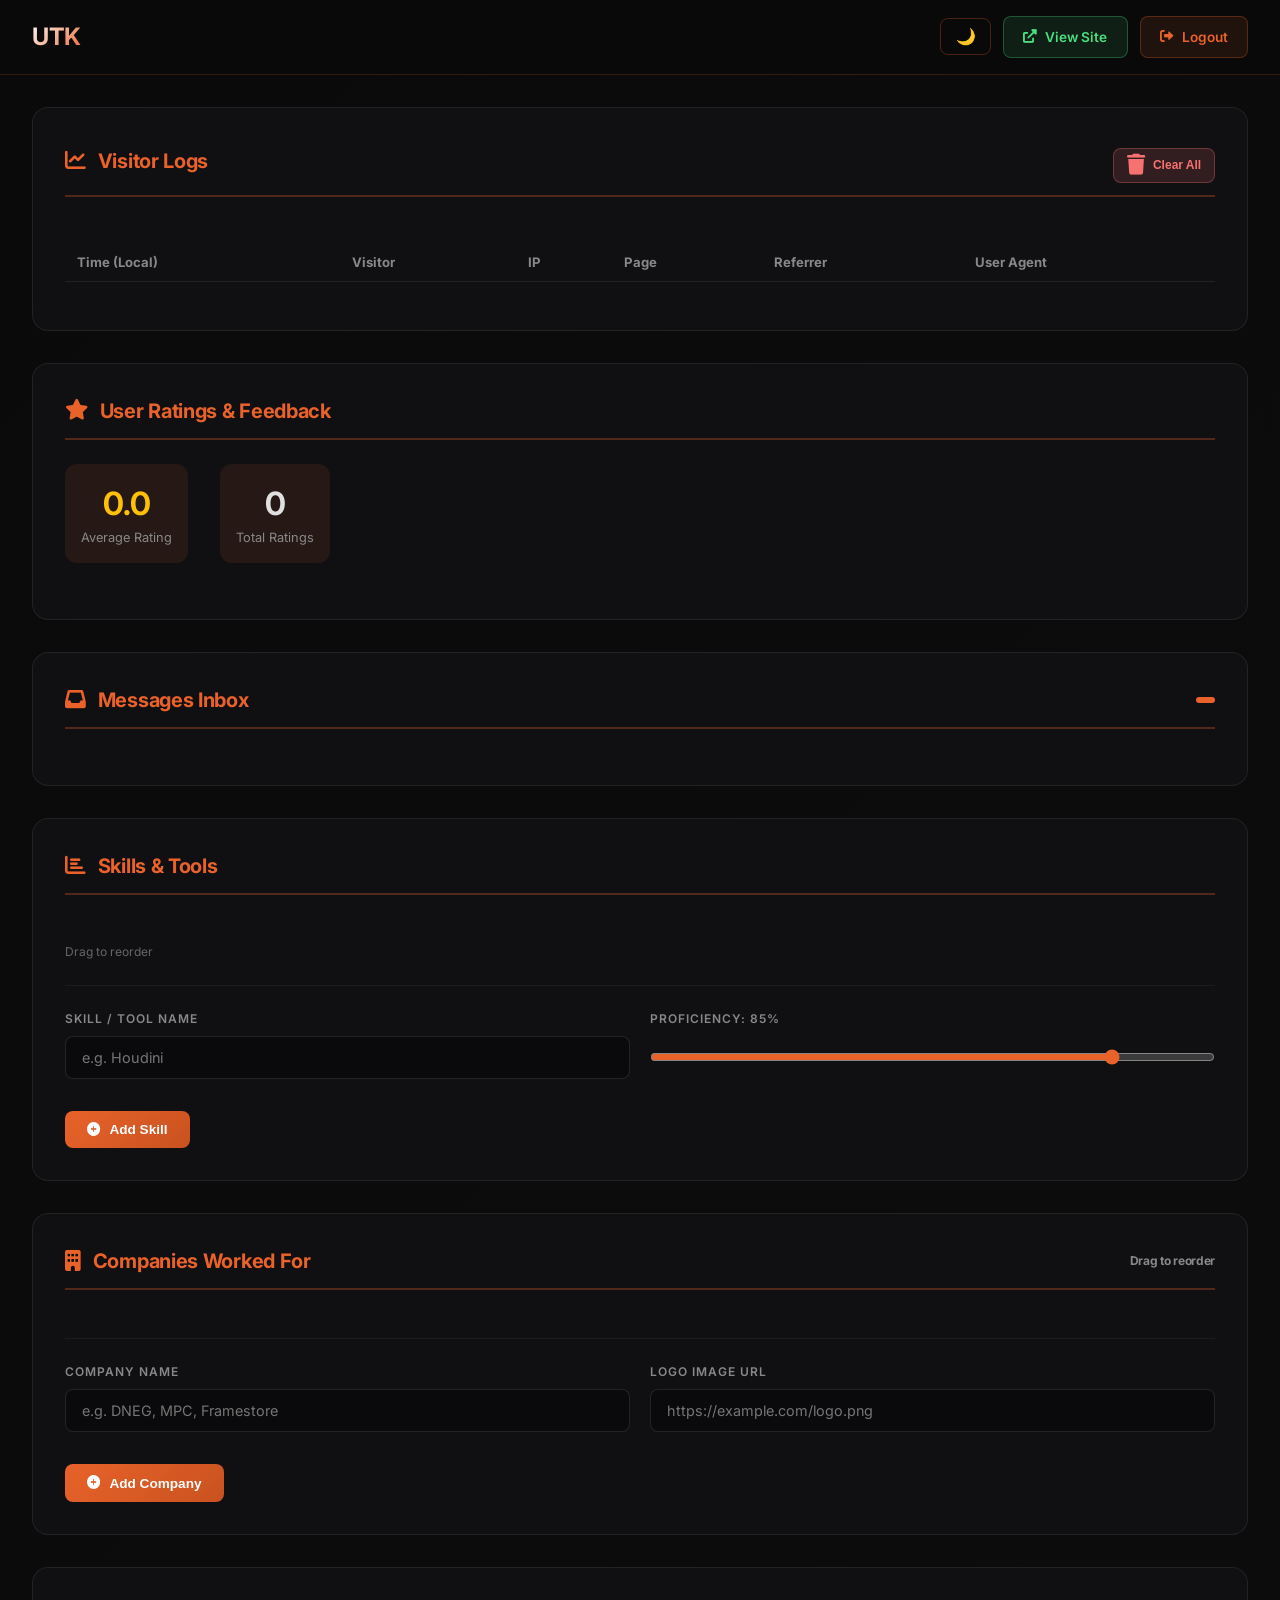
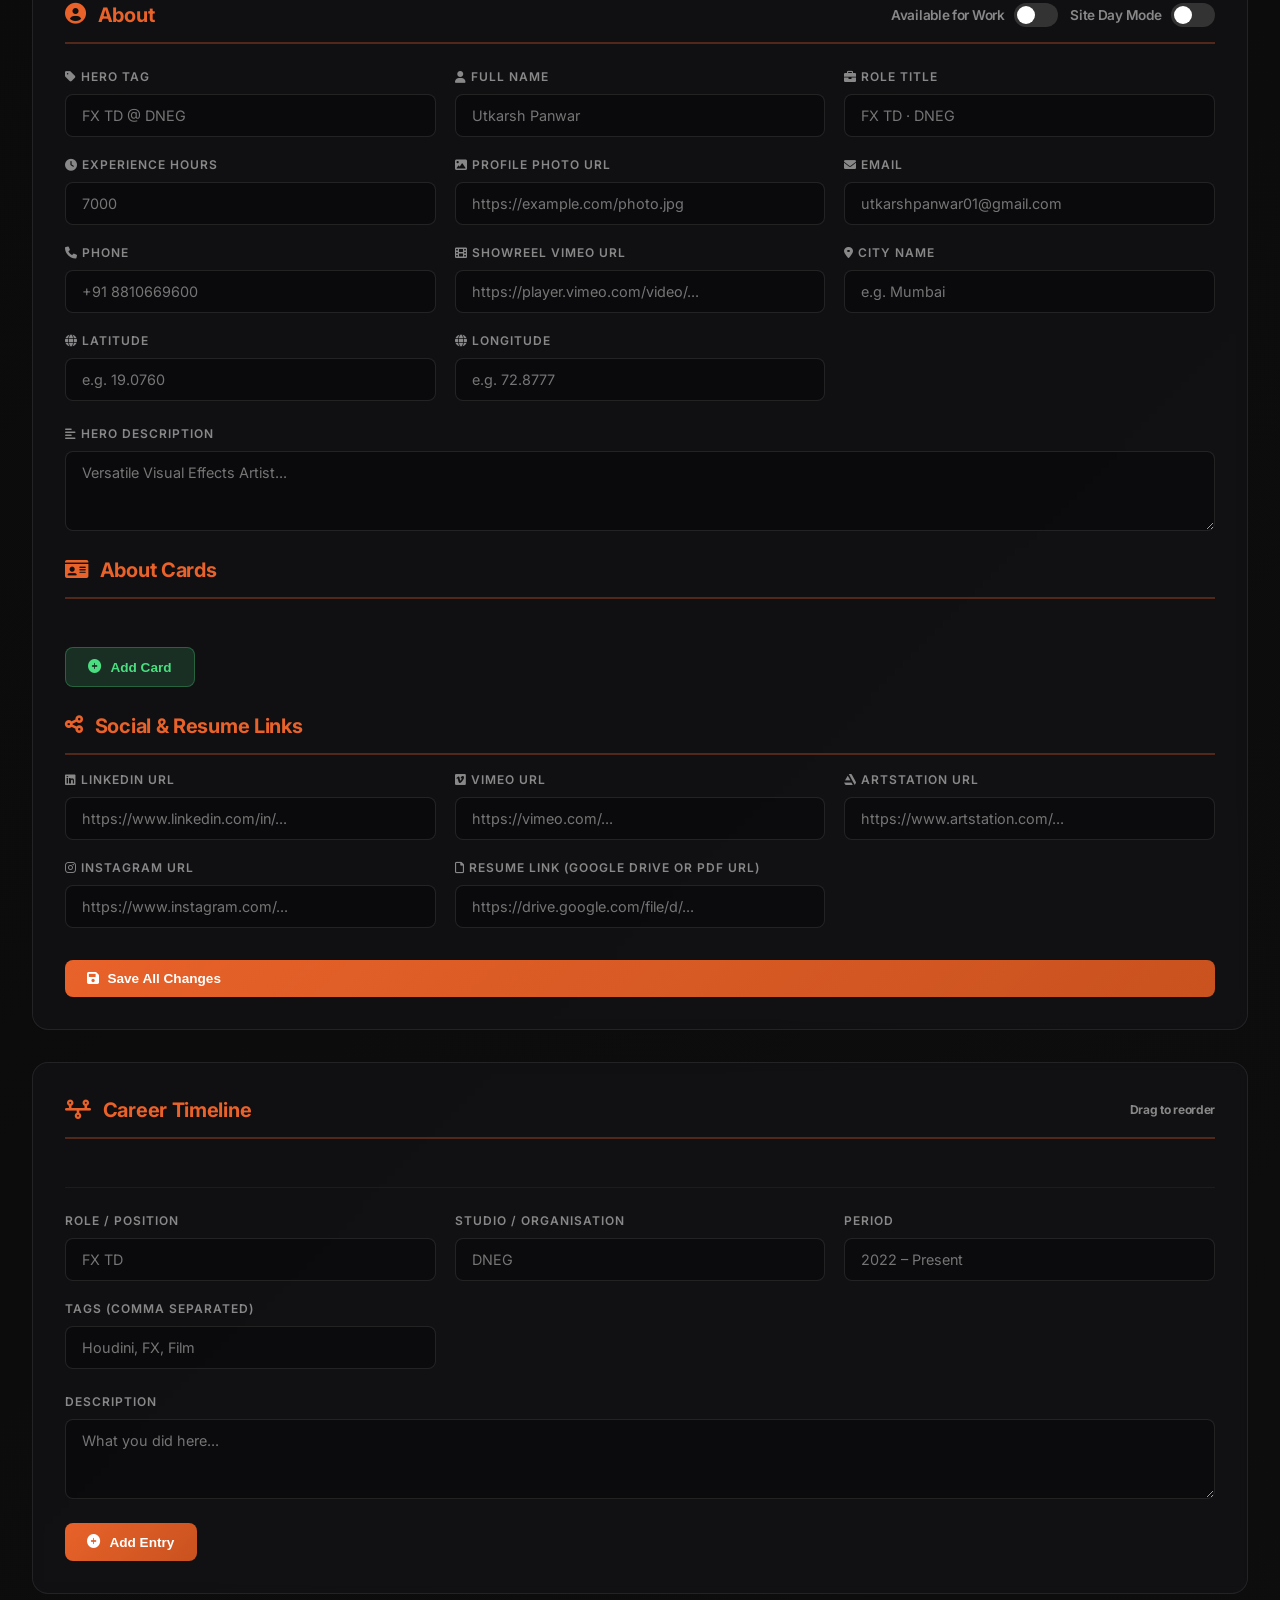
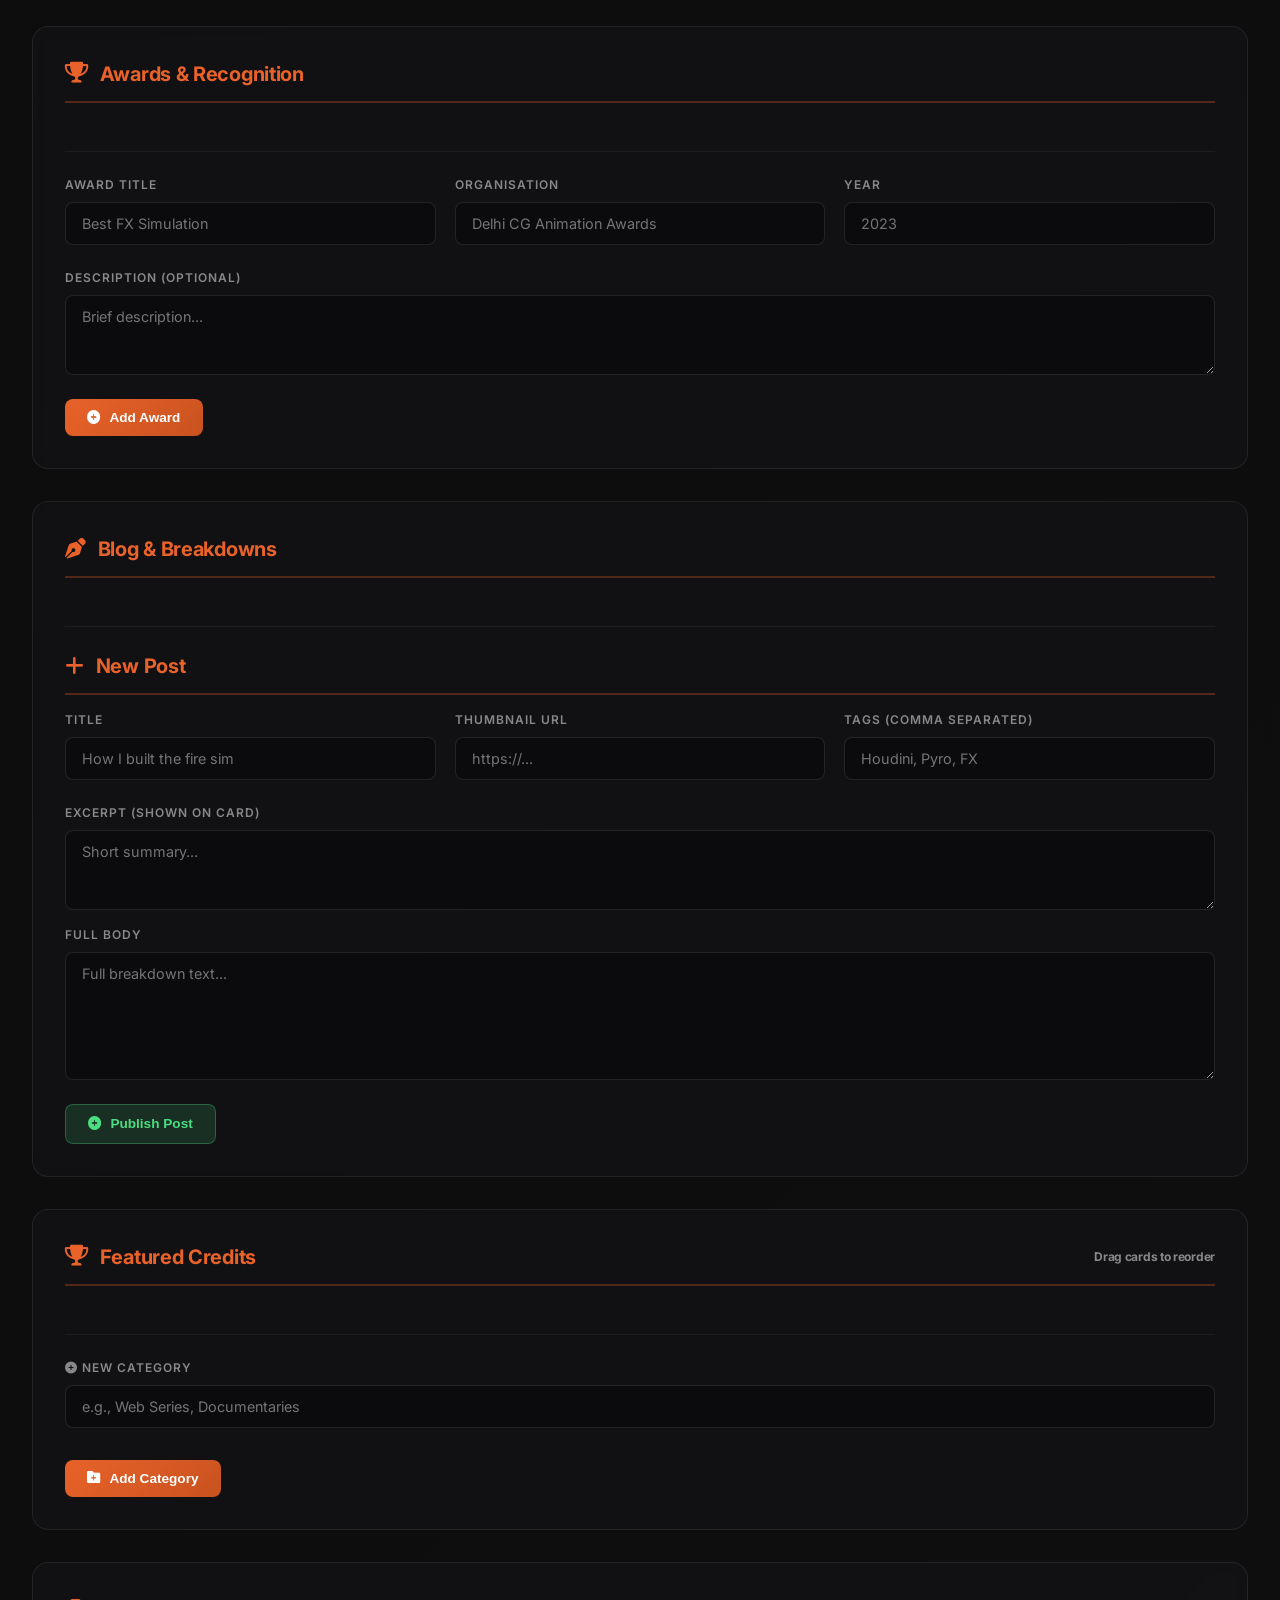
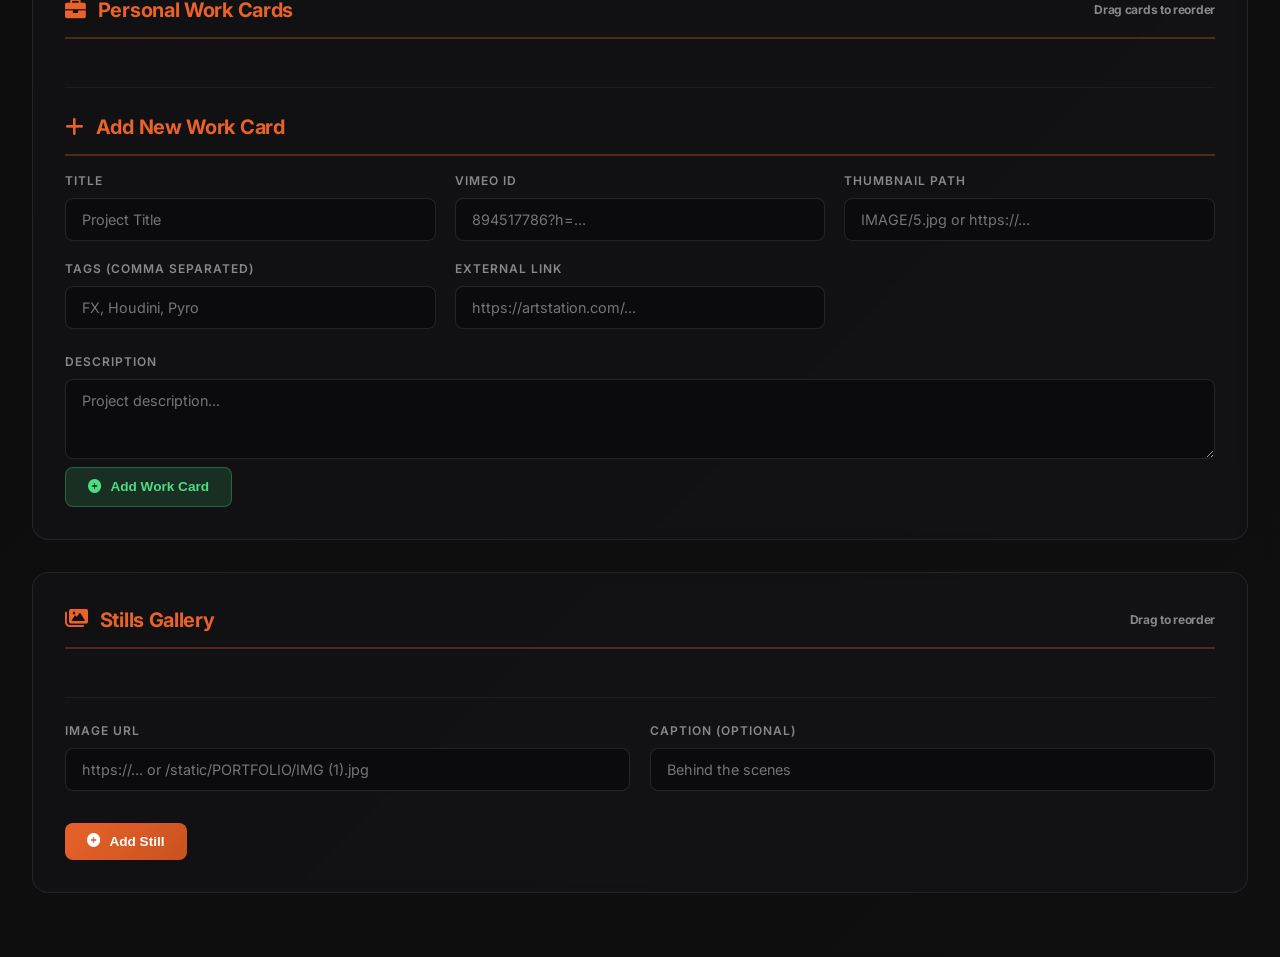
==== commit 9ffb3d9e: "update" ====
--- a/UTKARSH PANWAR/application/templates/admin.html
+++ b/UTKARSH PANWAR/application/templates/admin.html
@@ -798,46 +798,6 @@
               ></div>
             </div>
           </label>
-          <label
-            style="
-              display: flex;
-              align-items: center;
-              gap: 0.6rem;
-              cursor: pointer;
-              font-size: 0.85rem;
-              font-weight: 600;
-            "
-          >
-            <span style="color: #888">Visitor Playground</span>
-            <div
-              id="playground-toggle"
-              onclick="togglePlayground()"
-              style="
-                width: 44px;
-                height: 24px;
-                border-radius: 100px;
-                background: #333;
-                position: relative;
-                cursor: pointer;
-                transition: background 0.3s;
-                flex-shrink: 0;
-              "
-            >
-              <div
-                id="playground-knob"
-                style="
-                  width: 18px;
-                  height: 18px;
-                  border-radius: 50%;
-                  background: #fff;
-                  position: absolute;
-                  top: 3px;
-                  left: 3px;
-                  transition: transform 0.3s;
-                "
-              ></div>
-            </div>
-          </label>
         </div>
         <div class="form-grid">
           <div class="field">
@@ -2067,17 +2027,12 @@
         const st = document.getElementById("theme-site-toggle");
         const sk = document.getElementById("theme-site-knob");
         st.style.background = siteThemeDay ? "#e8622a" : "#333";
-        sk.style.transform = siteThemeDay ? "translateX(20px)" : "translateX(0)";
-
-        playgroundState = !!d.playground;
-        const pt = document.getElementById("playground-toggle");
-        const pk = document.getElementById("playground-knob");
-        pt.style.background = playgroundState ? "#a855f7" : "#333";
-        pk.style.transform  = playgroundState ? "translateX(20px)" : "translateX(0)";
+        sk.style.transform = siteThemeDay
+          ? "translateX(20px)"
+          : "translateX(0)";
       }
 
       let siteThemeDay = false;
-      let playgroundState = false;
 
       async function toggleSiteTheme() {
         siteThemeDay = !siteThemeDay;
@@ -2085,16 +2040,9 @@
         const st = document.getElementById("theme-site-toggle");
         const sk = document.getElementById("theme-site-knob");
         st.style.background = siteThemeDay ? "#e8622a" : "#333";
-        sk.style.transform = siteThemeDay ? "translateX(20px)" : "translateX(0)";
-      }
-
-      async function togglePlayground() {
-        playgroundState = !playgroundState;
-        await api("/api/admin/about", "POST", { playground: playgroundState });
-        const toggle = document.getElementById("playground-toggle");
-        const knob   = document.getElementById("playground-knob");
-        toggle.style.background = playgroundState ? "#a855f7" : "#333";
-        knob.style.transform    = playgroundState ? "translateX(20px)" : "translateX(0)";
+        sk.style.transform = siteThemeDay
+          ? "translateX(20px)"
+          : "translateX(0)";
       }
 
       async function toggleAvailable() {
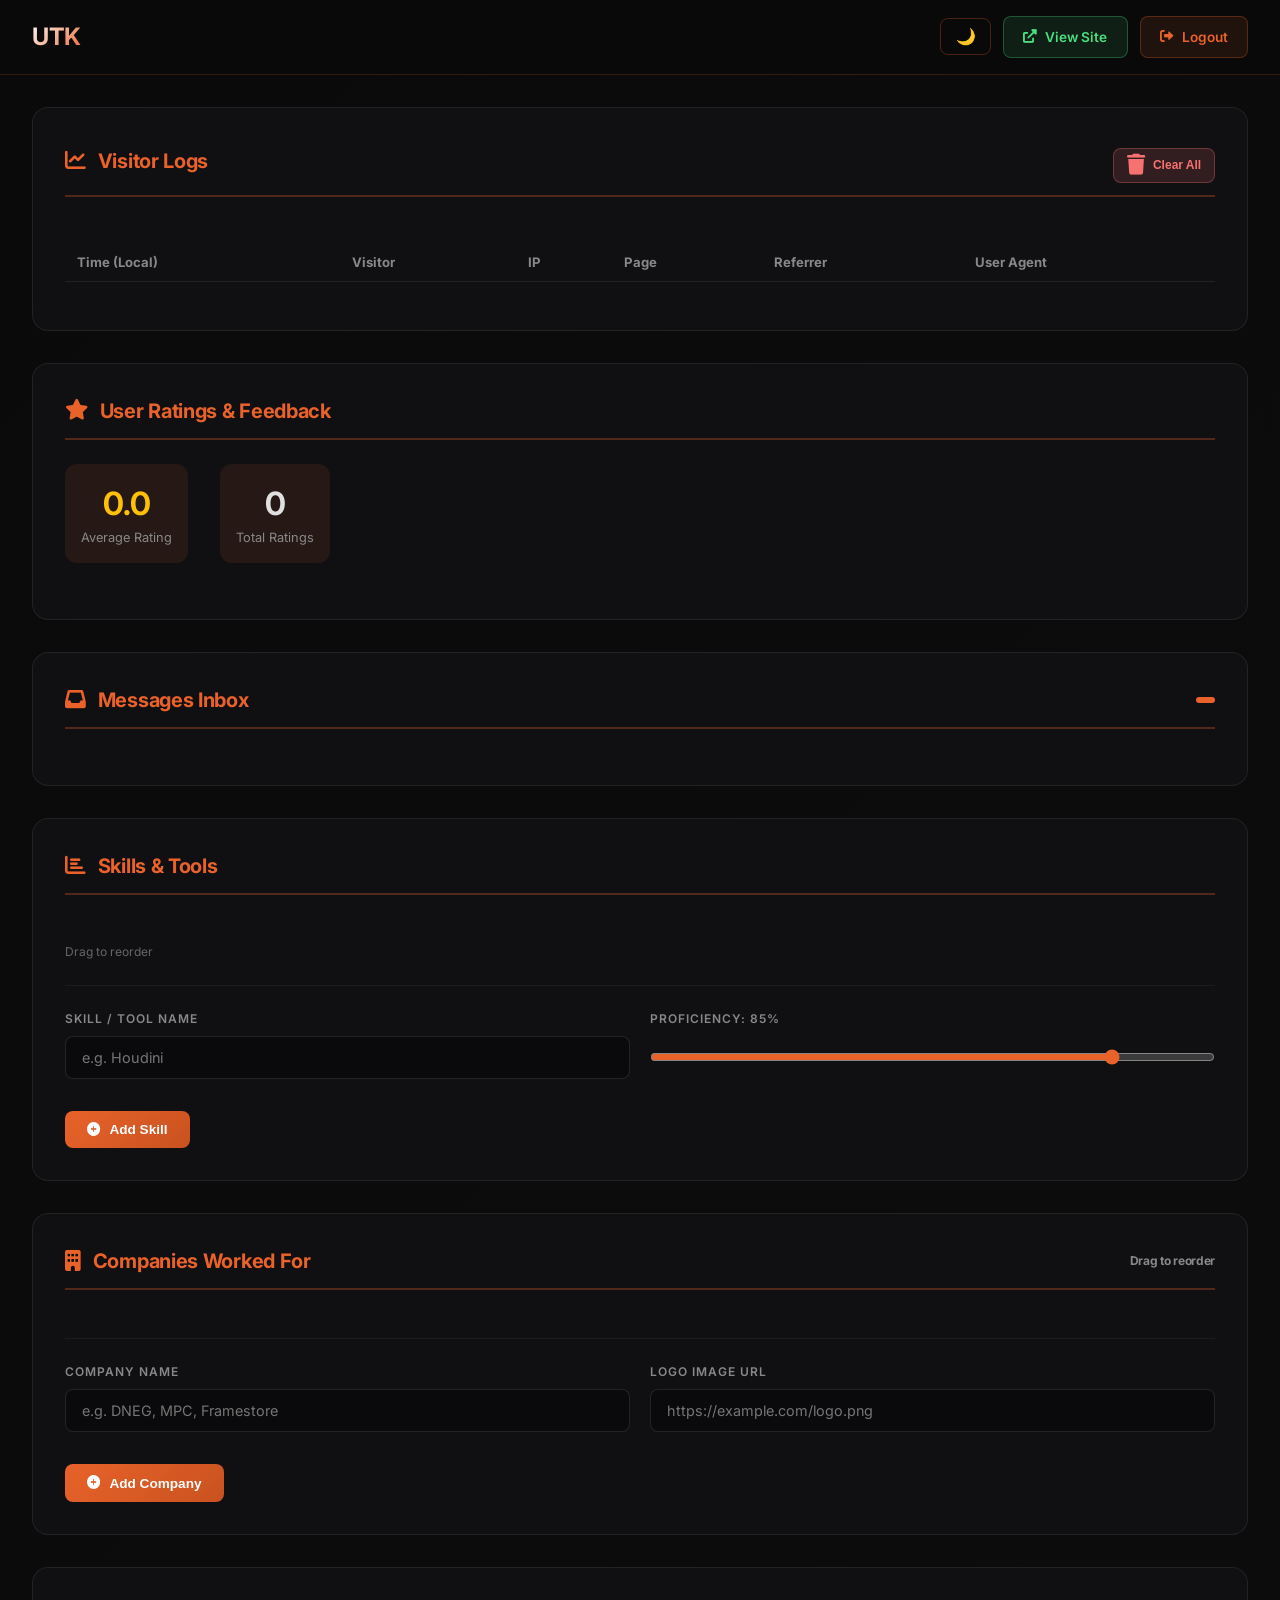
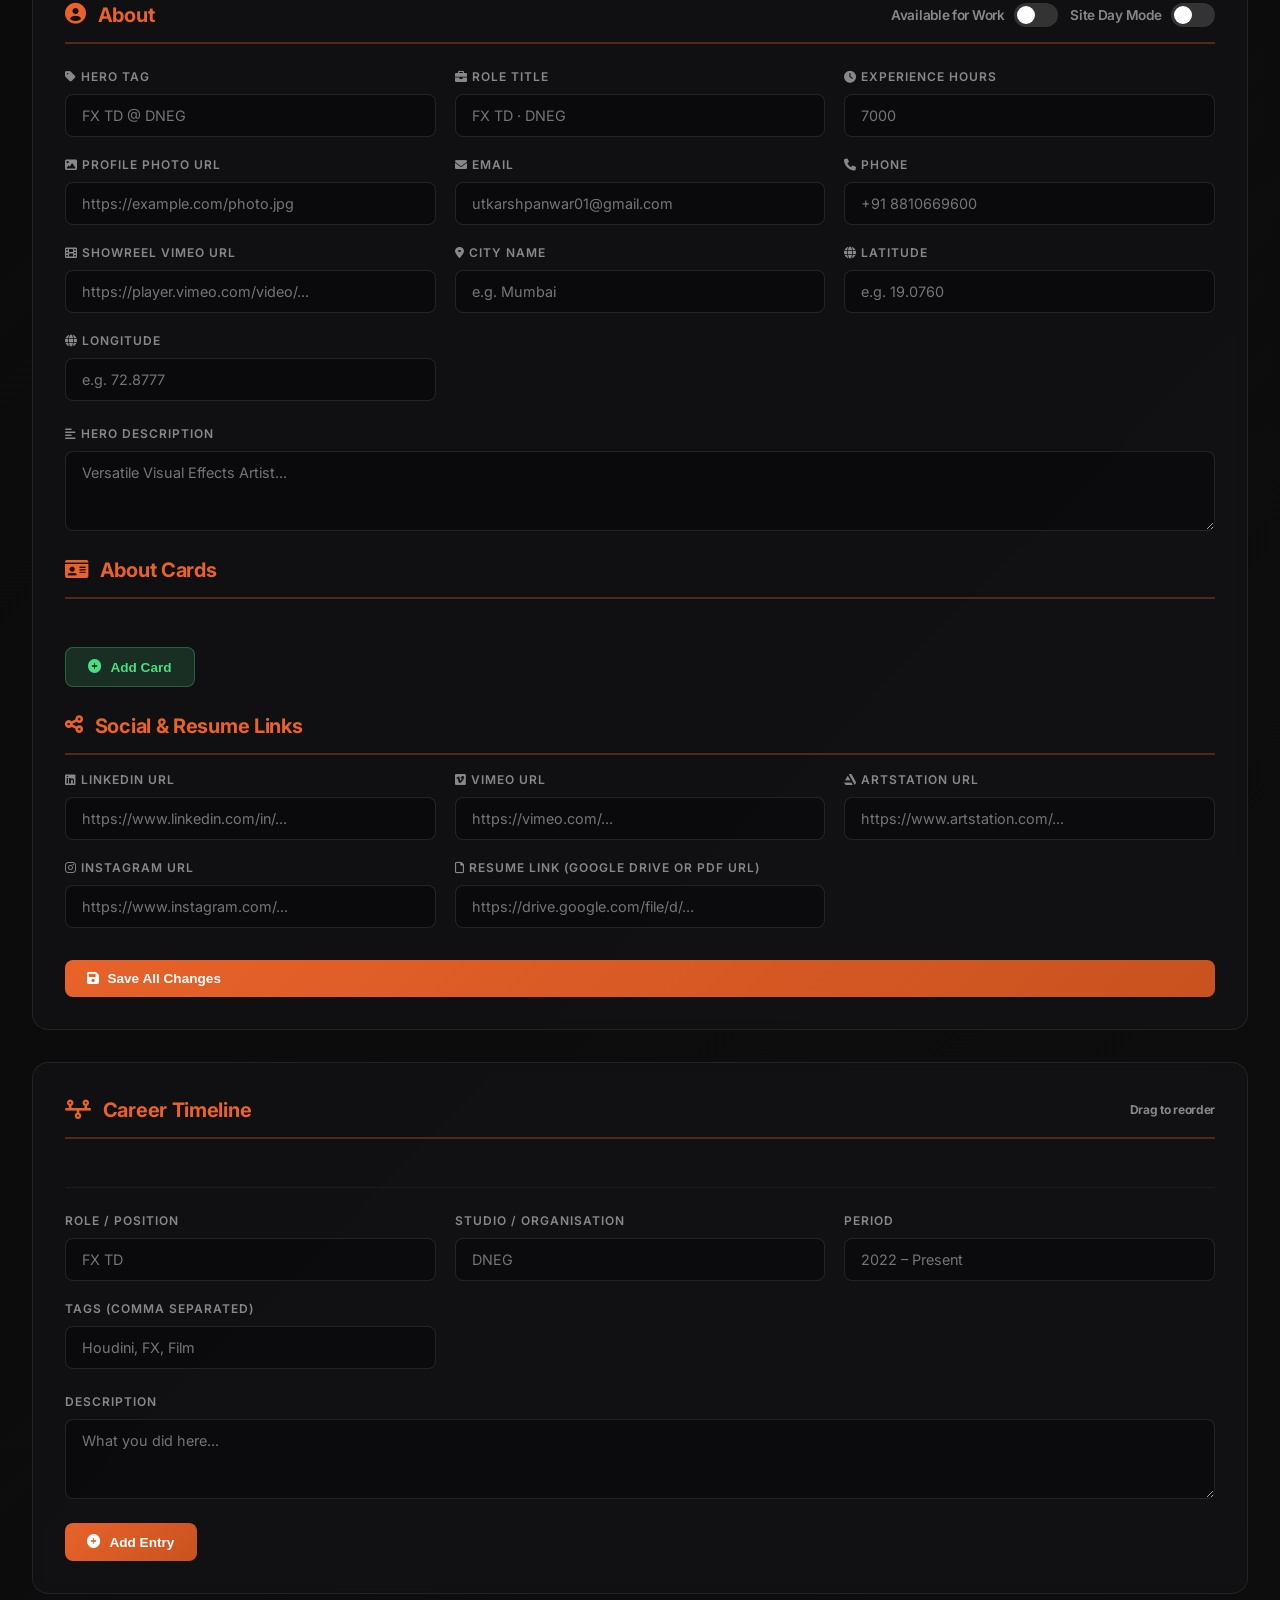
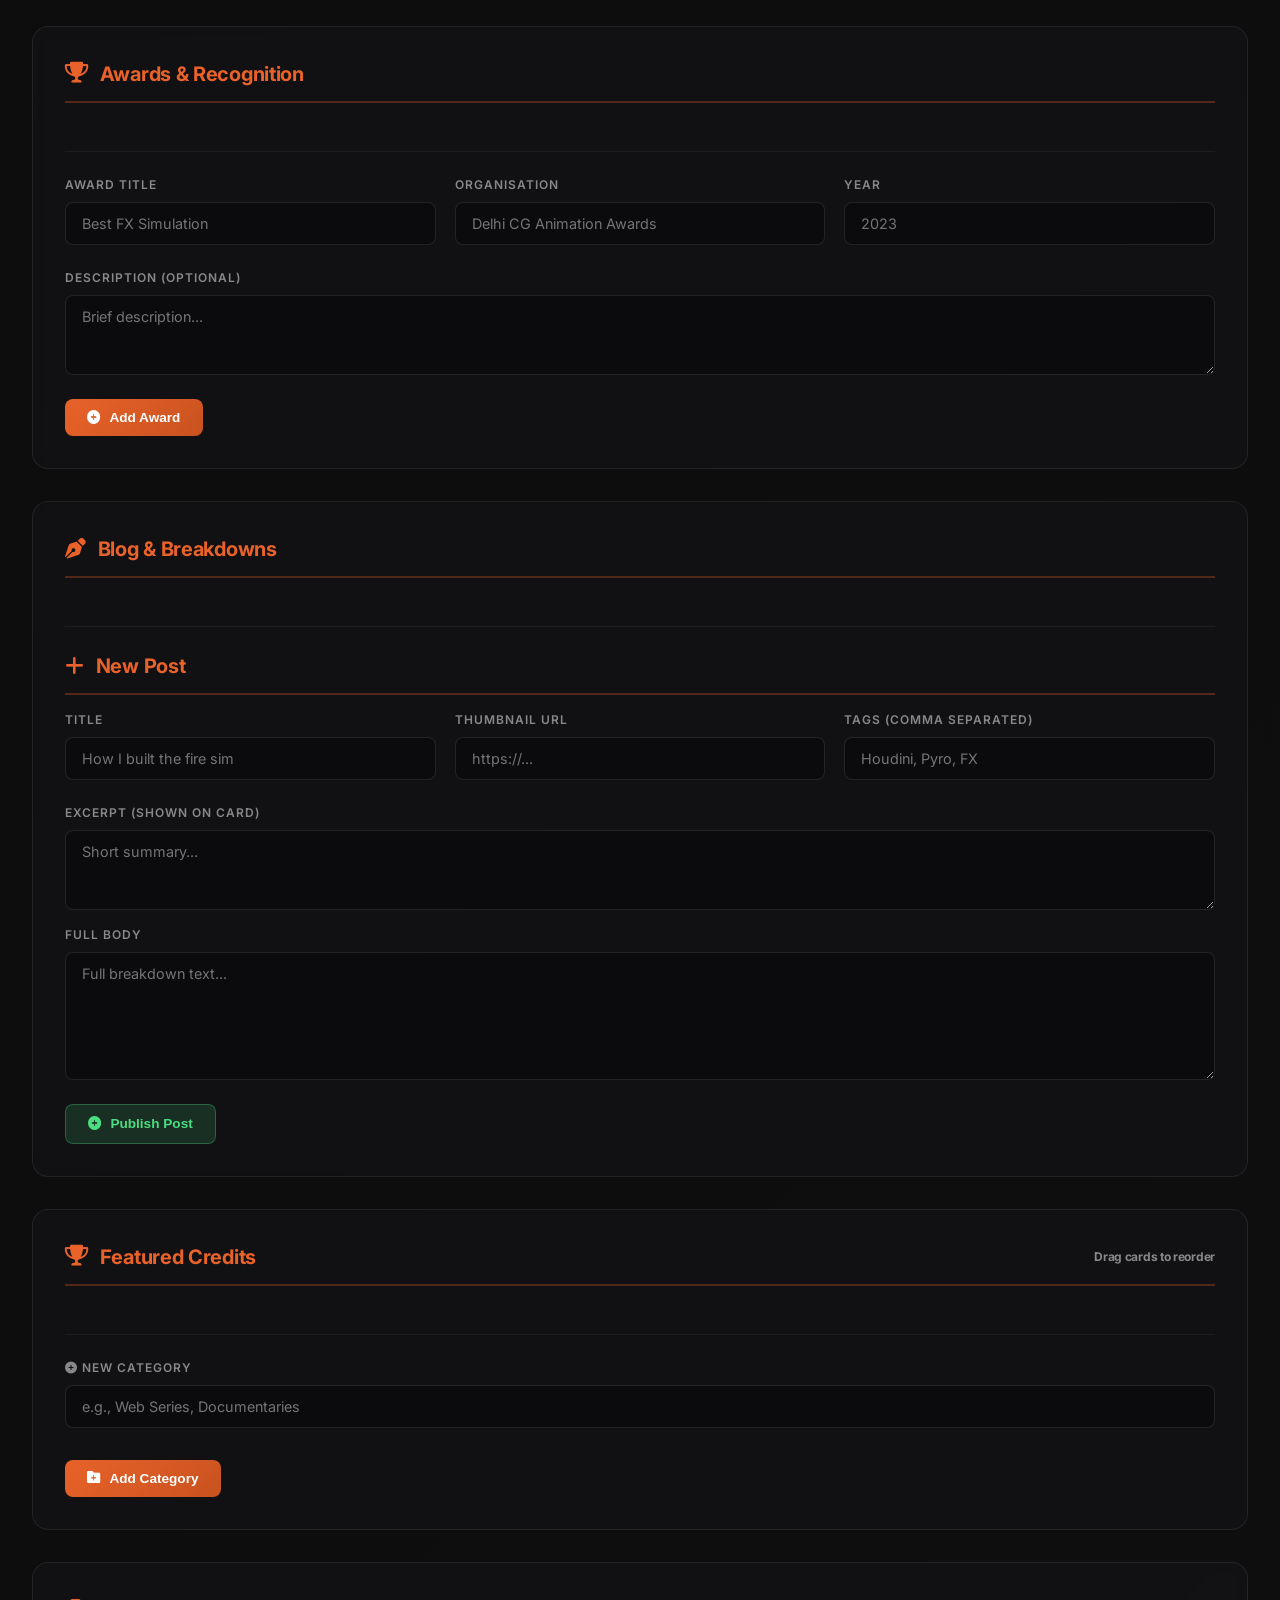
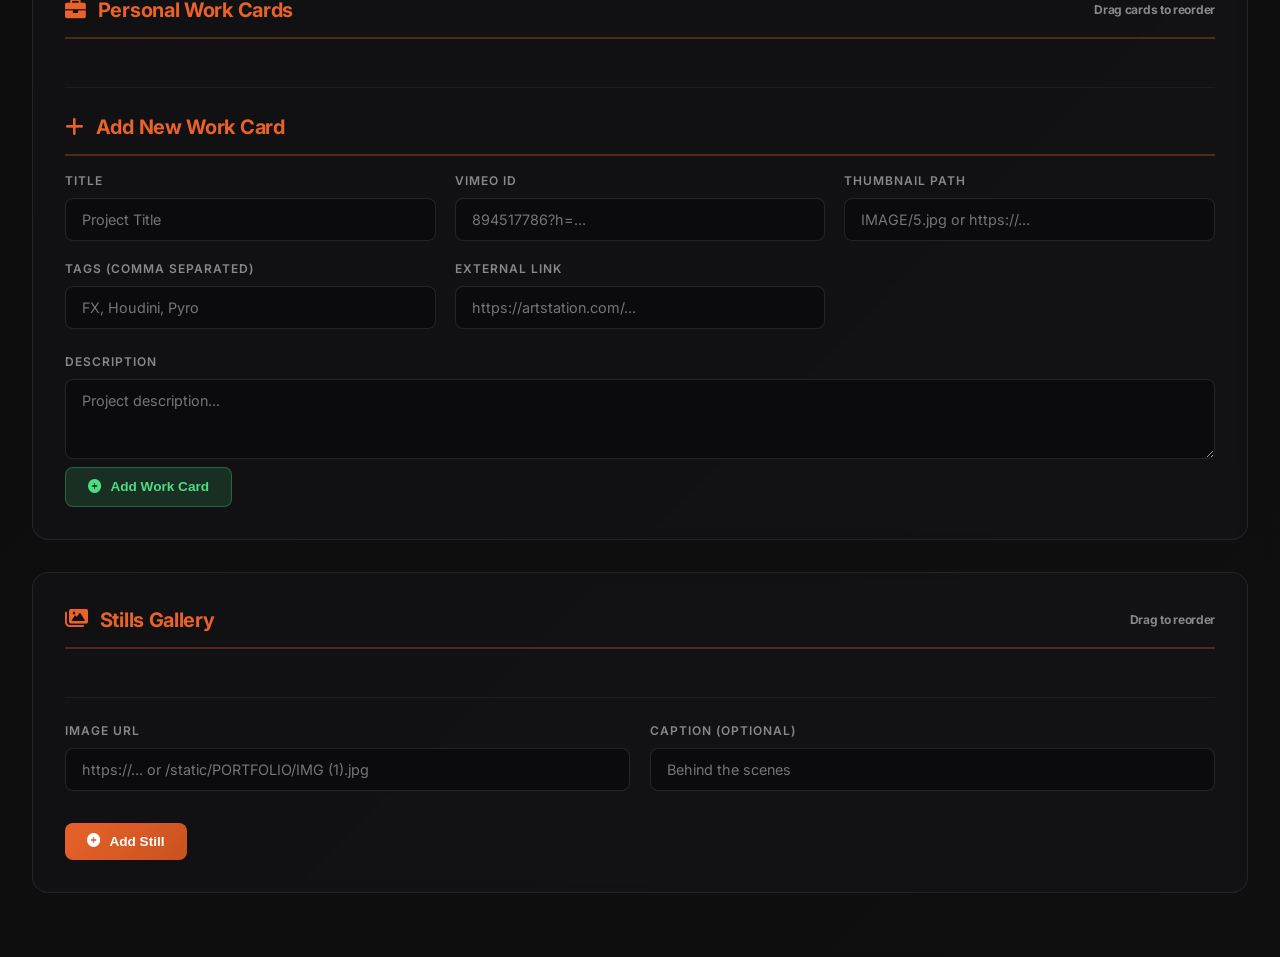
==== commit 137c0f40: "update" ====
--- a/UTKARSH PANWAR/application/templates/admin.html
+++ b/UTKARSH PANWAR/application/templates/admin.html
@@ -805,10 +805,6 @@
             <input id="a-hero_tag" placeholder="FX TD @ DNEG" />
           </div>
           <div class="field">
-            <label><i class="fas fa-user"></i> Full Name</label>
-            <input id="a-name" placeholder="Utkarsh Panwar" />
-          </div>
-          <div class="field">
             <label><i class="fas fa-briefcase"></i> Role Title</label>
             <input id="a-role" placeholder="FX TD · DNEG" />
           </div>
@@ -1200,7 +1196,6 @@
         const d = await api("/api/about");
         document.getElementById("a-hero_tag").value = d.hero_tag || "";
         document.getElementById("a-hero_desc").value = d.hero_desc || "";
-        document.getElementById("a-name").value = d.name || "";
         document.getElementById("a-role").value = d.role || "";
         document.getElementById("a-exp_hours").value = d.exp_hours || "";
         document.getElementById("a-profile_url").value = d.profile_url || "";
@@ -1266,7 +1261,6 @@
         const payload = {
           hero_tag: document.getElementById("a-hero_tag").value,
           hero_desc: document.getElementById("a-hero_desc").value,
-          name:     document.getElementById("a-name").value.trim(),
           role: document.getElementById("a-role").value,
           exp_hours:
             parseInt(document.getElementById("a-exp_hours").value) || 0,
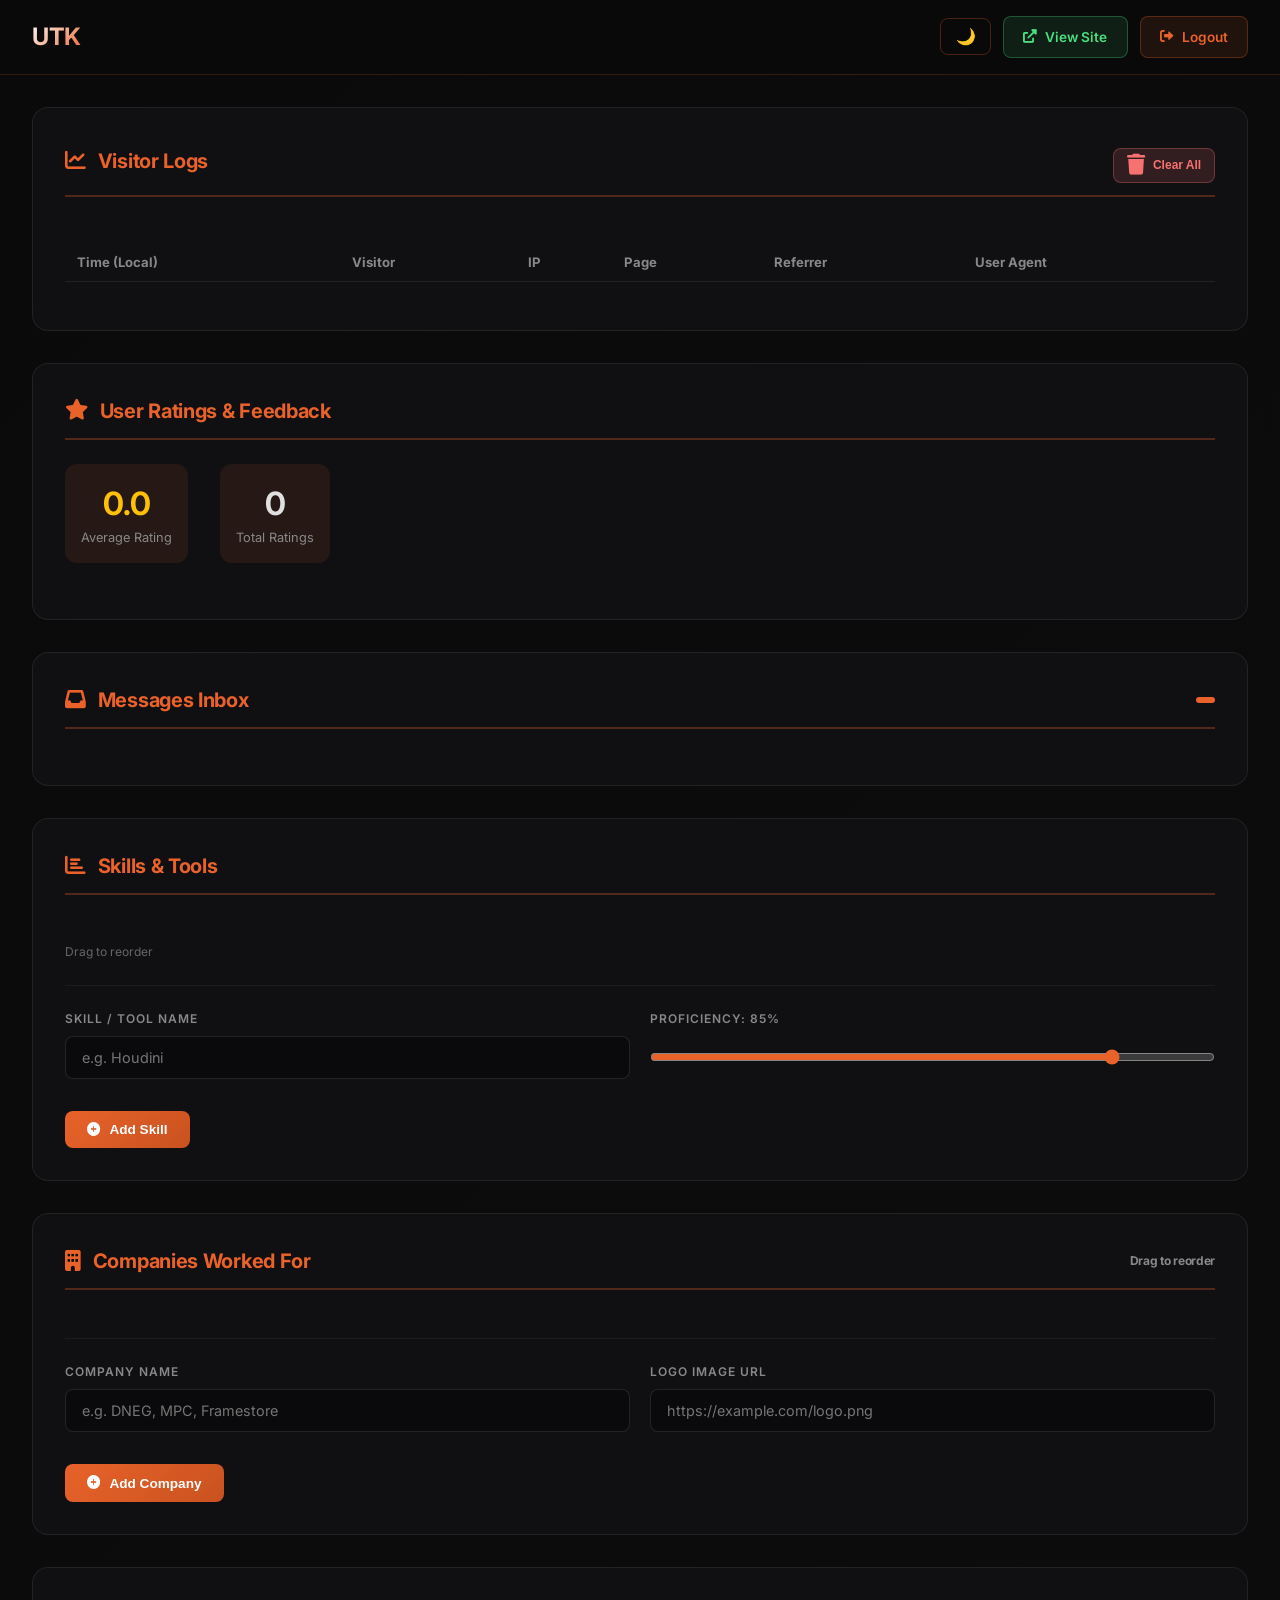
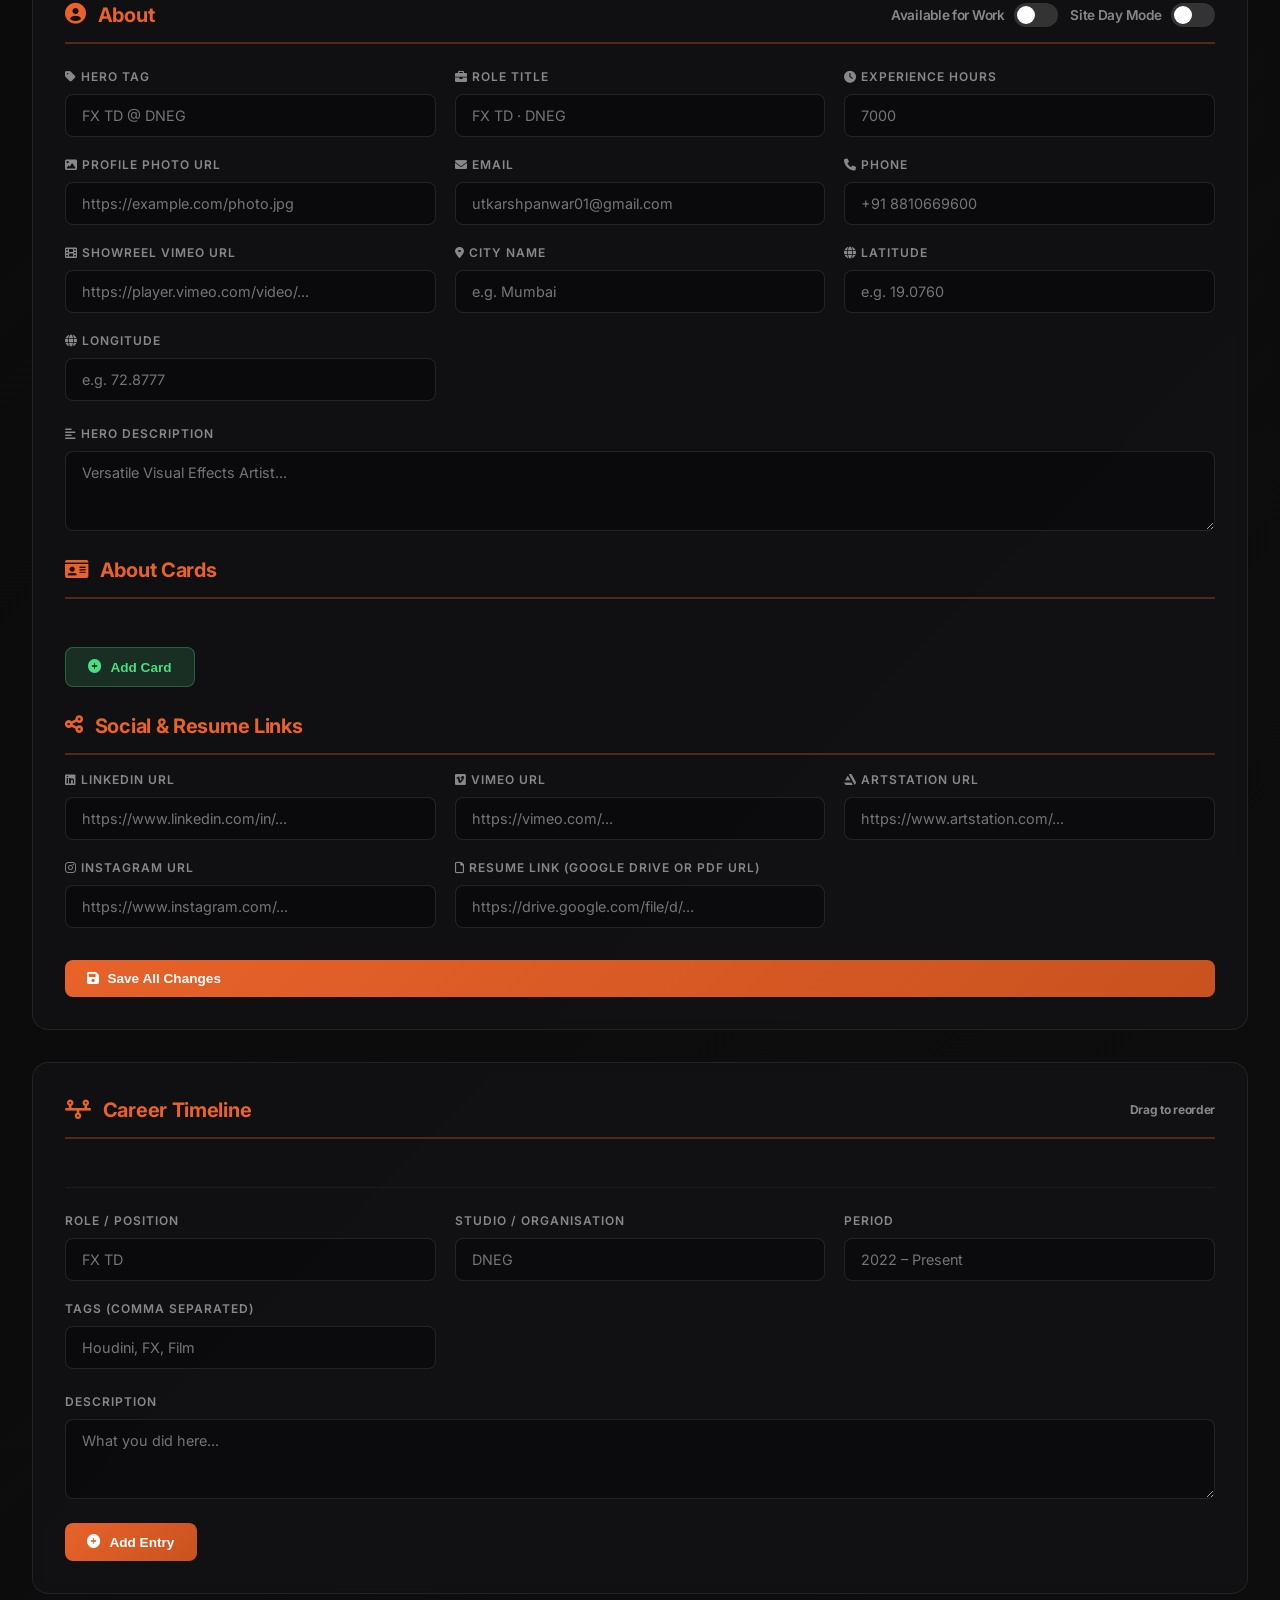
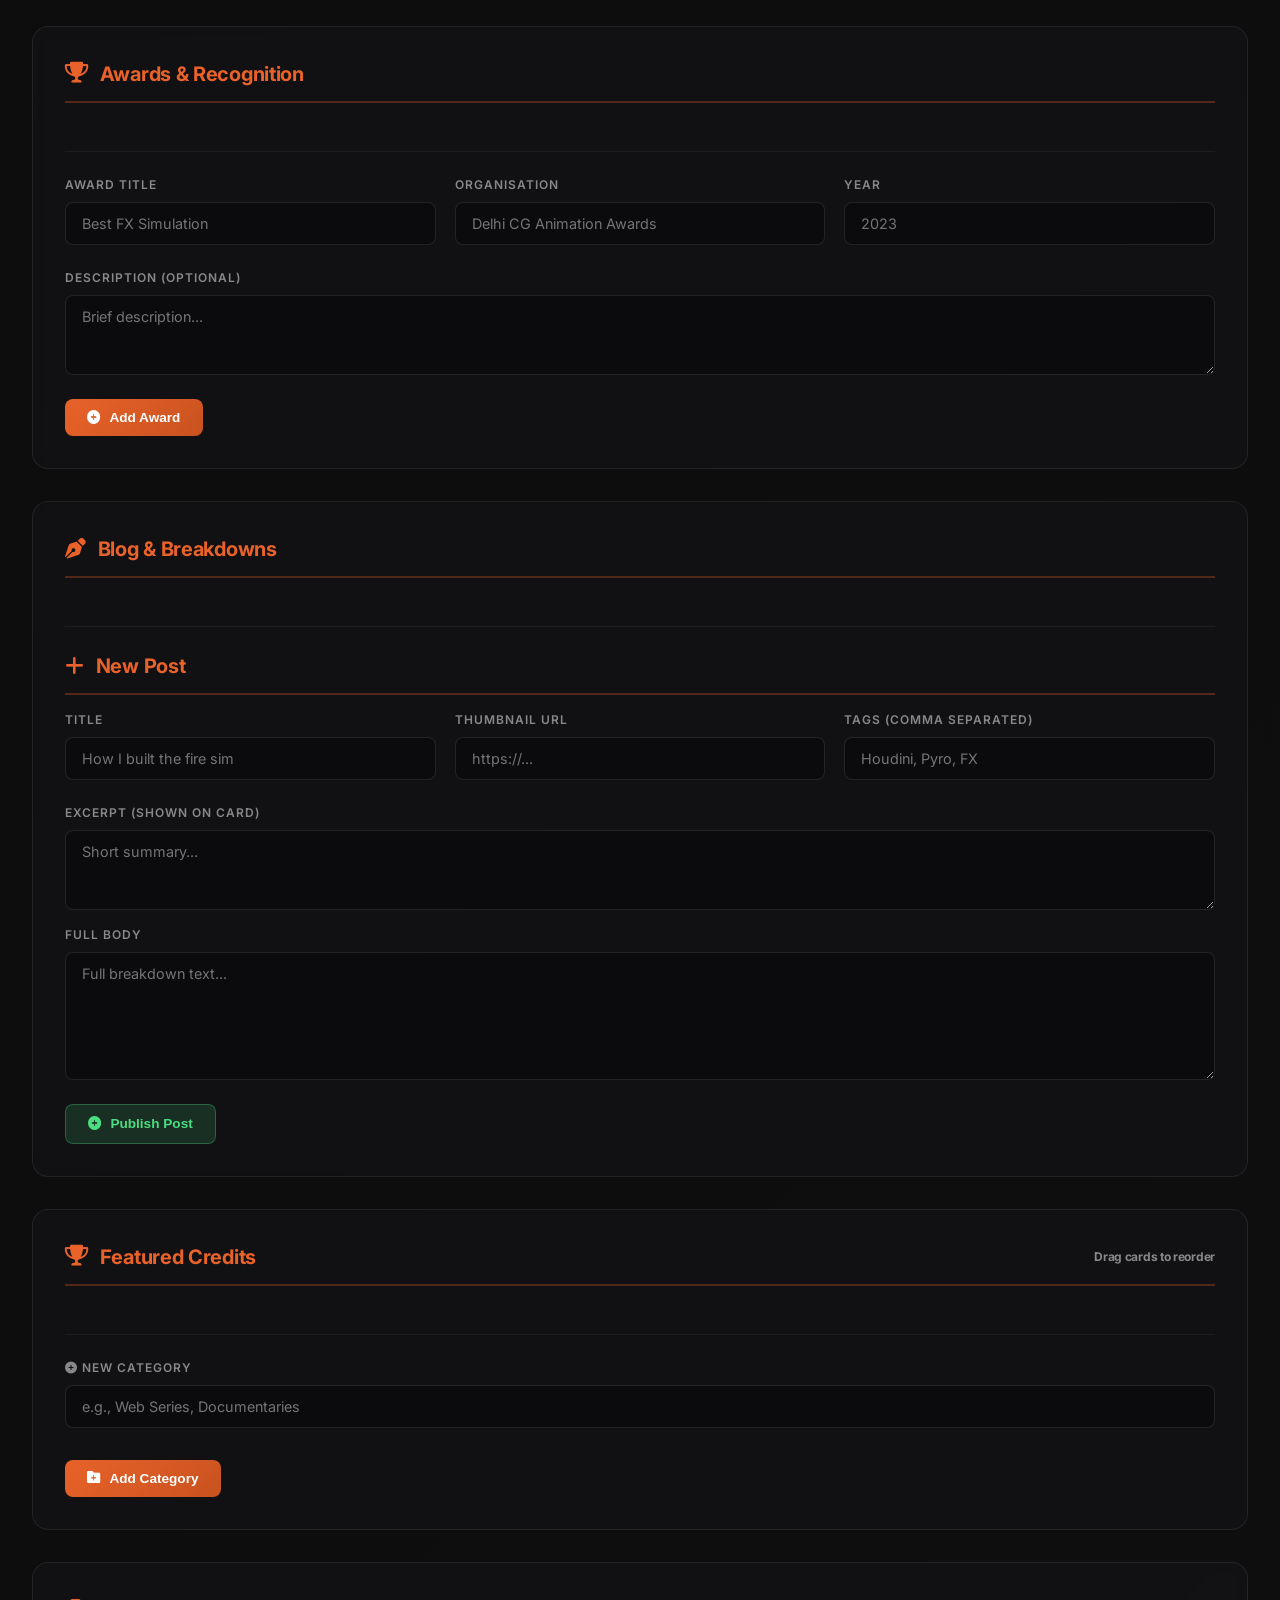
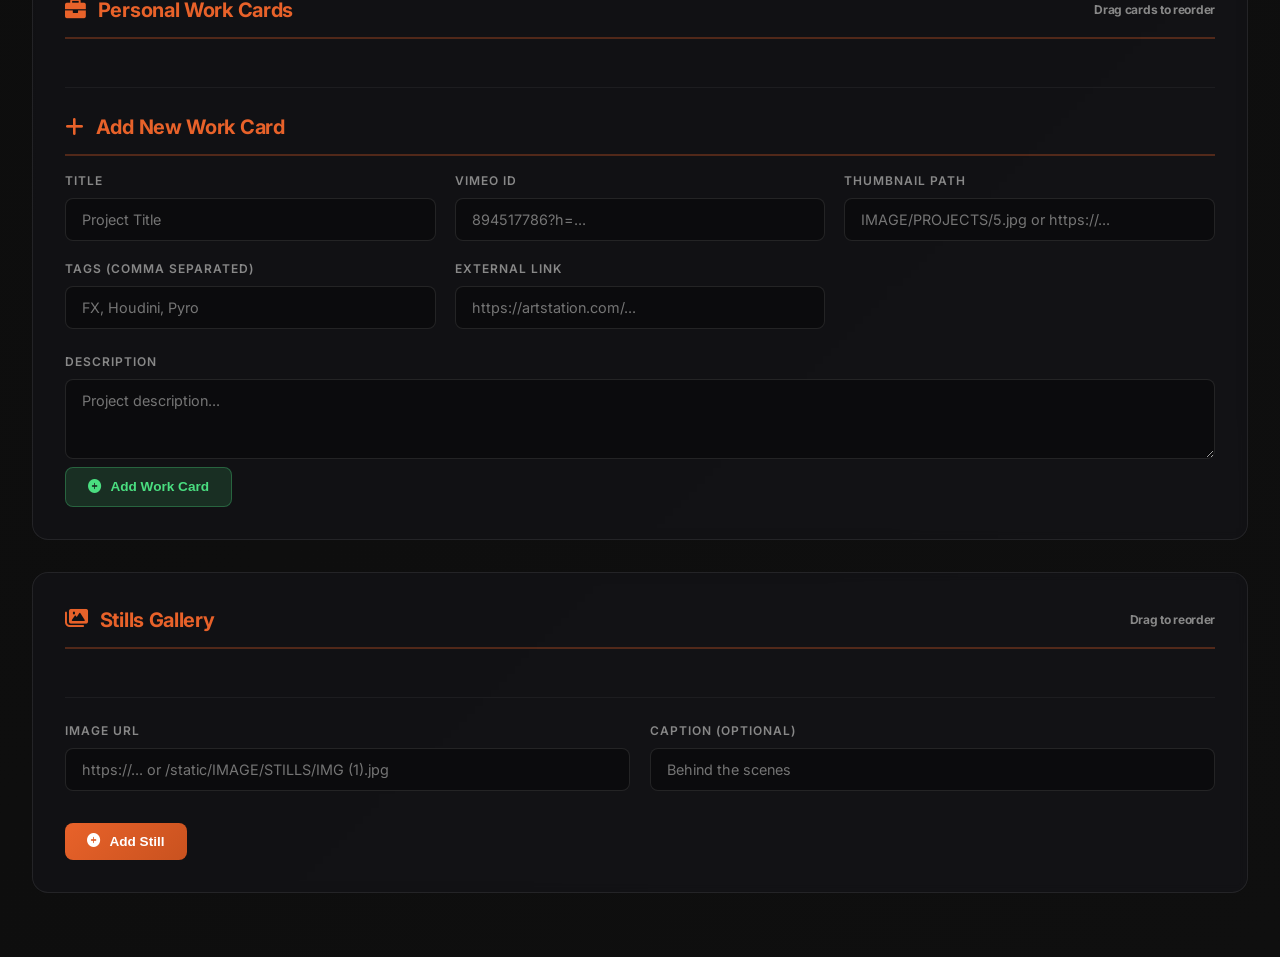
==== commit cfbe8b65: "update" ====
--- a/UTKARSH PANWAR/application/templates/admin.html
+++ b/UTKARSH PANWAR/application/templates/admin.html
@@ -1113,7 +1113,7 @@
             </div>
             <div class="field">
               <label>Thumbnail Path</label>
-              <input id="w-thumb" placeholder="IMAGE/5.jpg or https://..." />
+              <input id="w-thumb" placeholder="IMAGE/PROJECTS/5.jpg or https://..." />
             </div>
             <div class="field">
               <label>Tags (comma separated)</label>
@@ -1150,7 +1150,7 @@
           <div class="form-grid">
             <div class="field">
               <label>Image URL</label>
-              <input id="st-url" placeholder="https://... or /static/PORTFOLIO/IMG (1).jpg" />
+              <input id="st-url" placeholder="https://... or /static/IMAGE/STILLS/IMG (1).jpg" />
             </div>
             <div class="field">
               <label>Caption (optional)</label>
